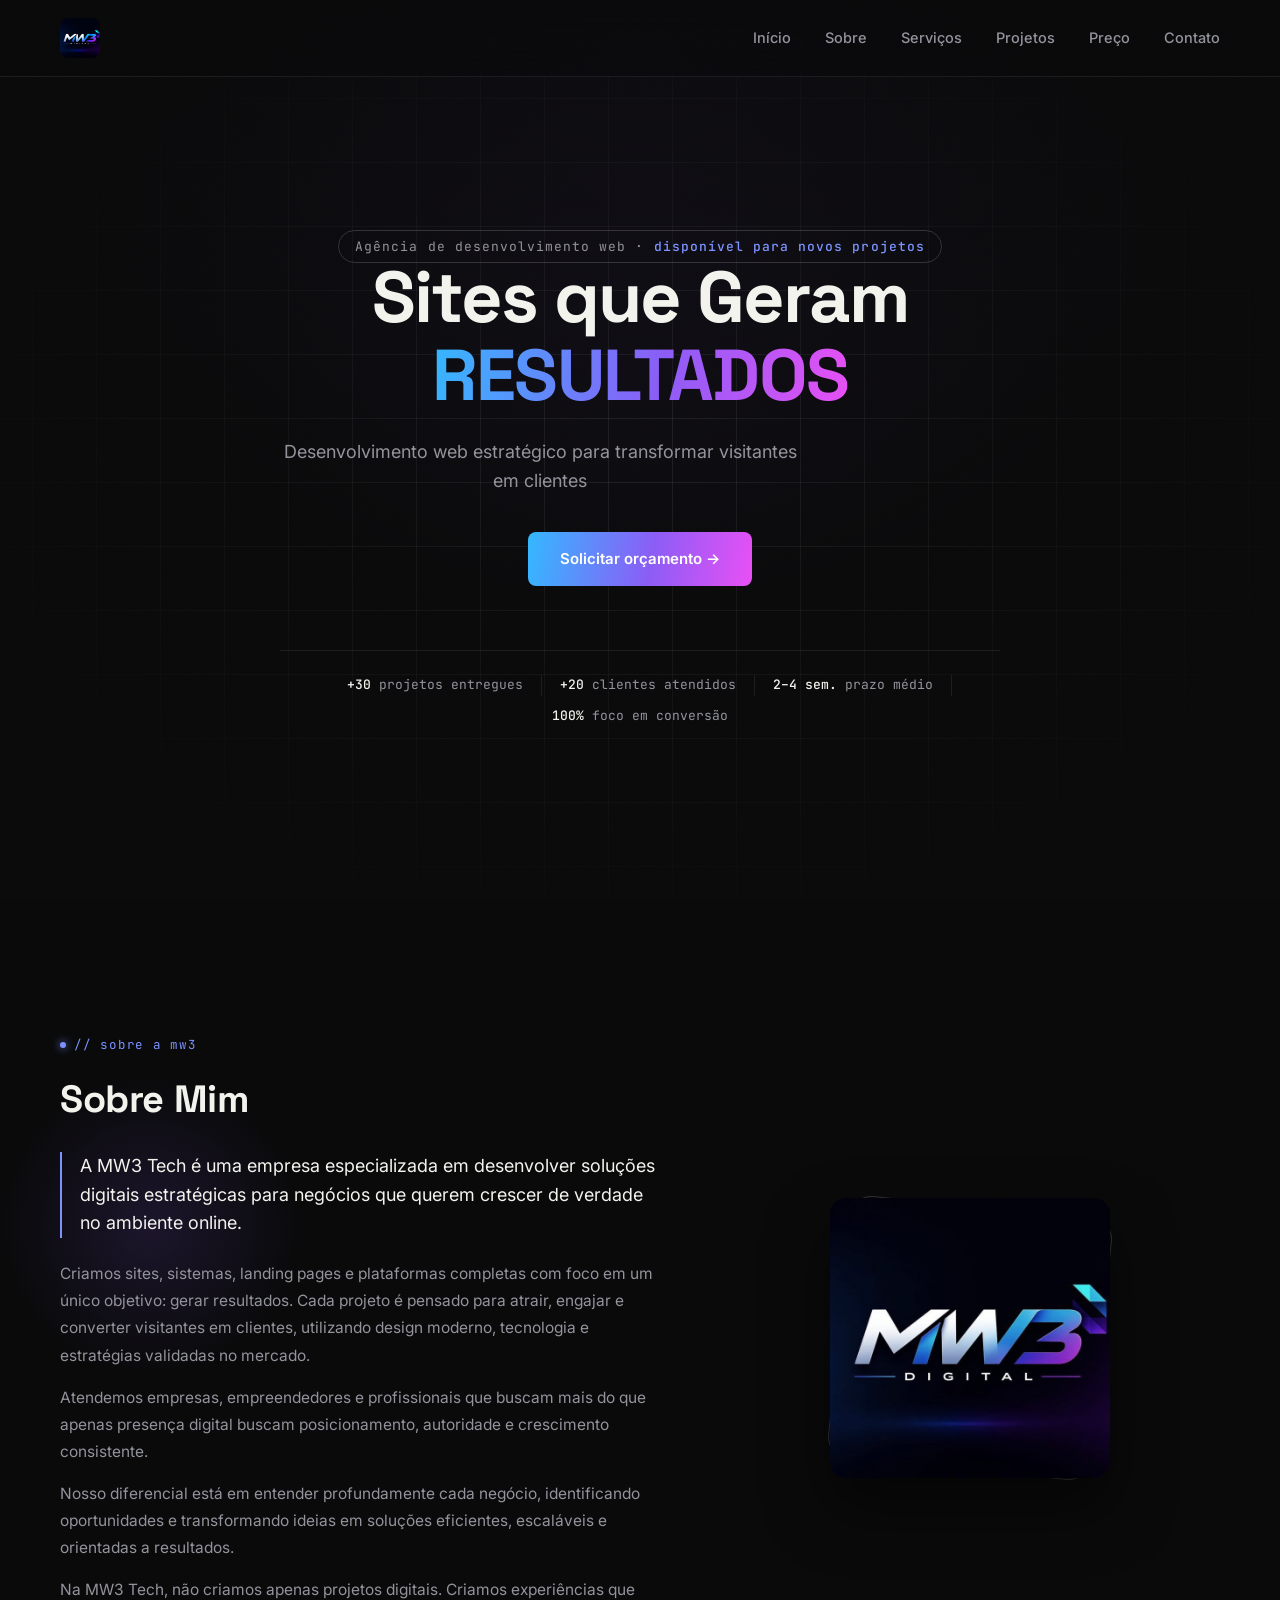
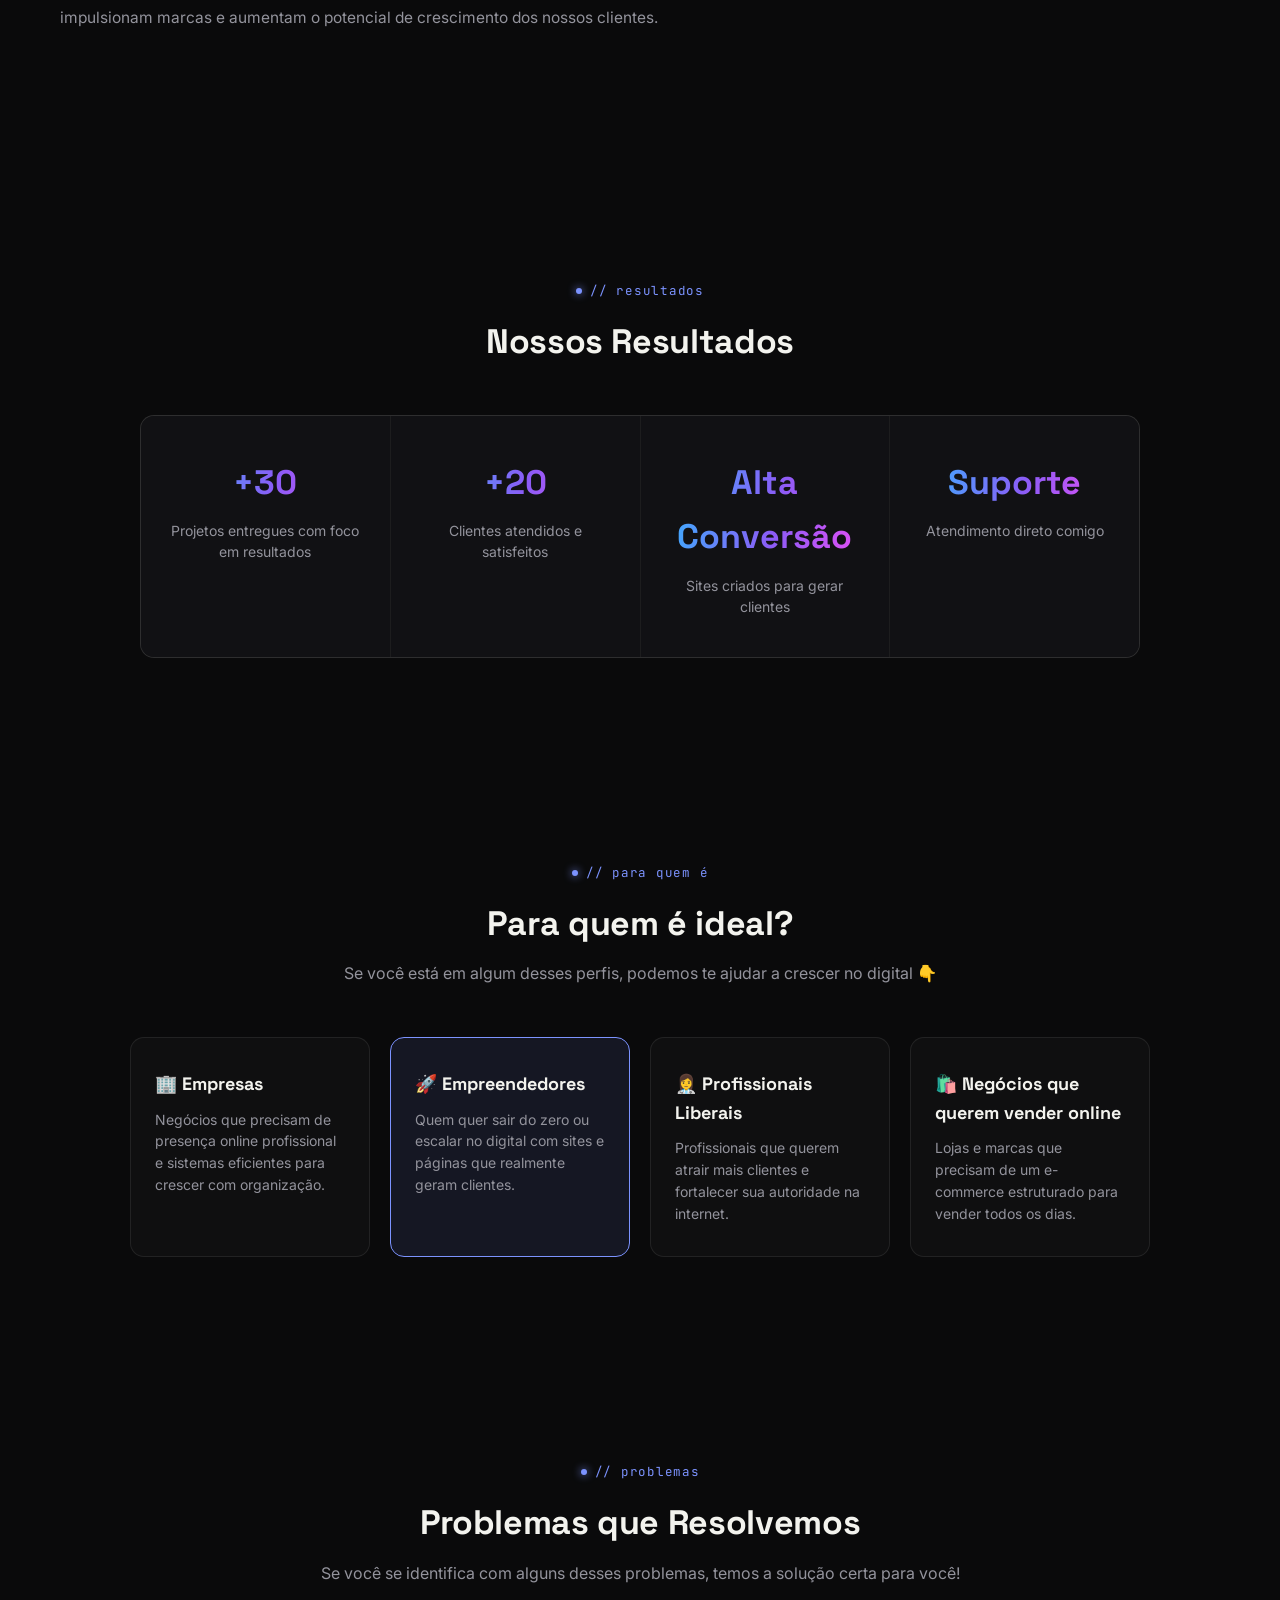
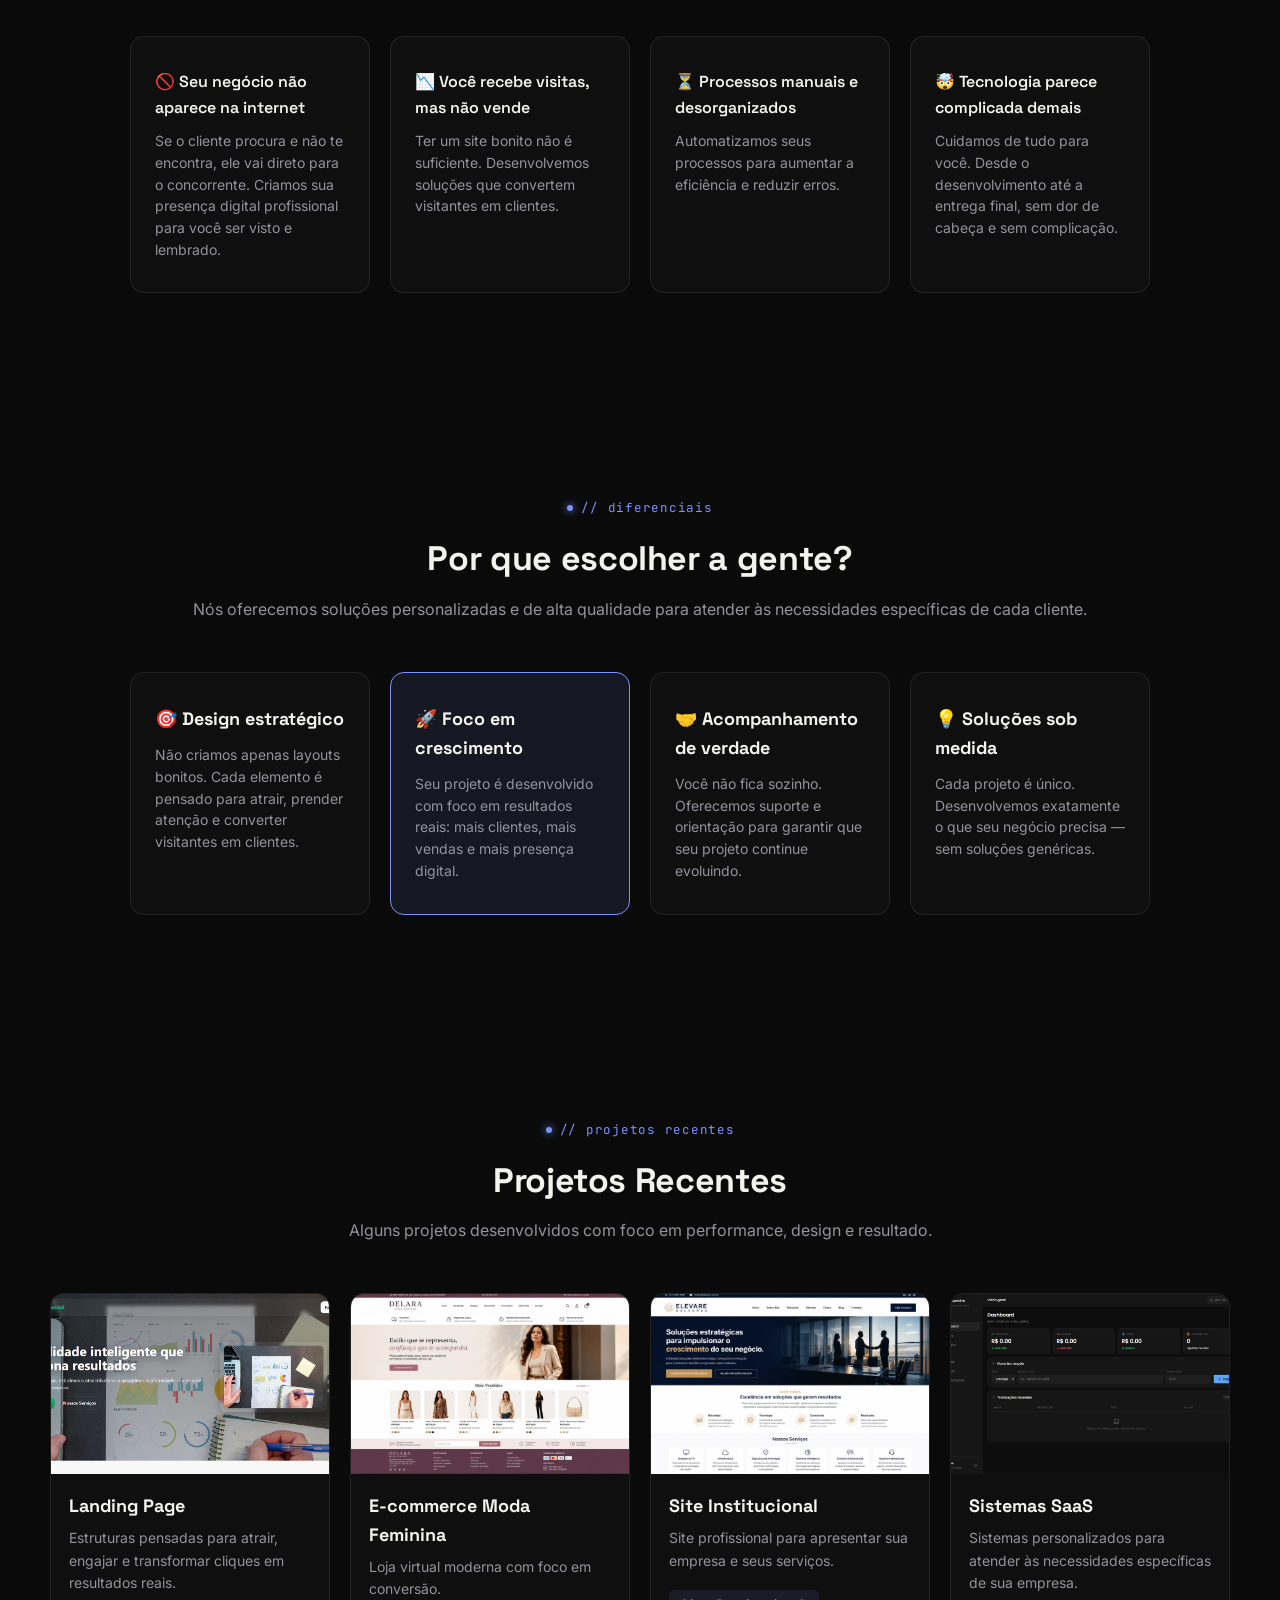
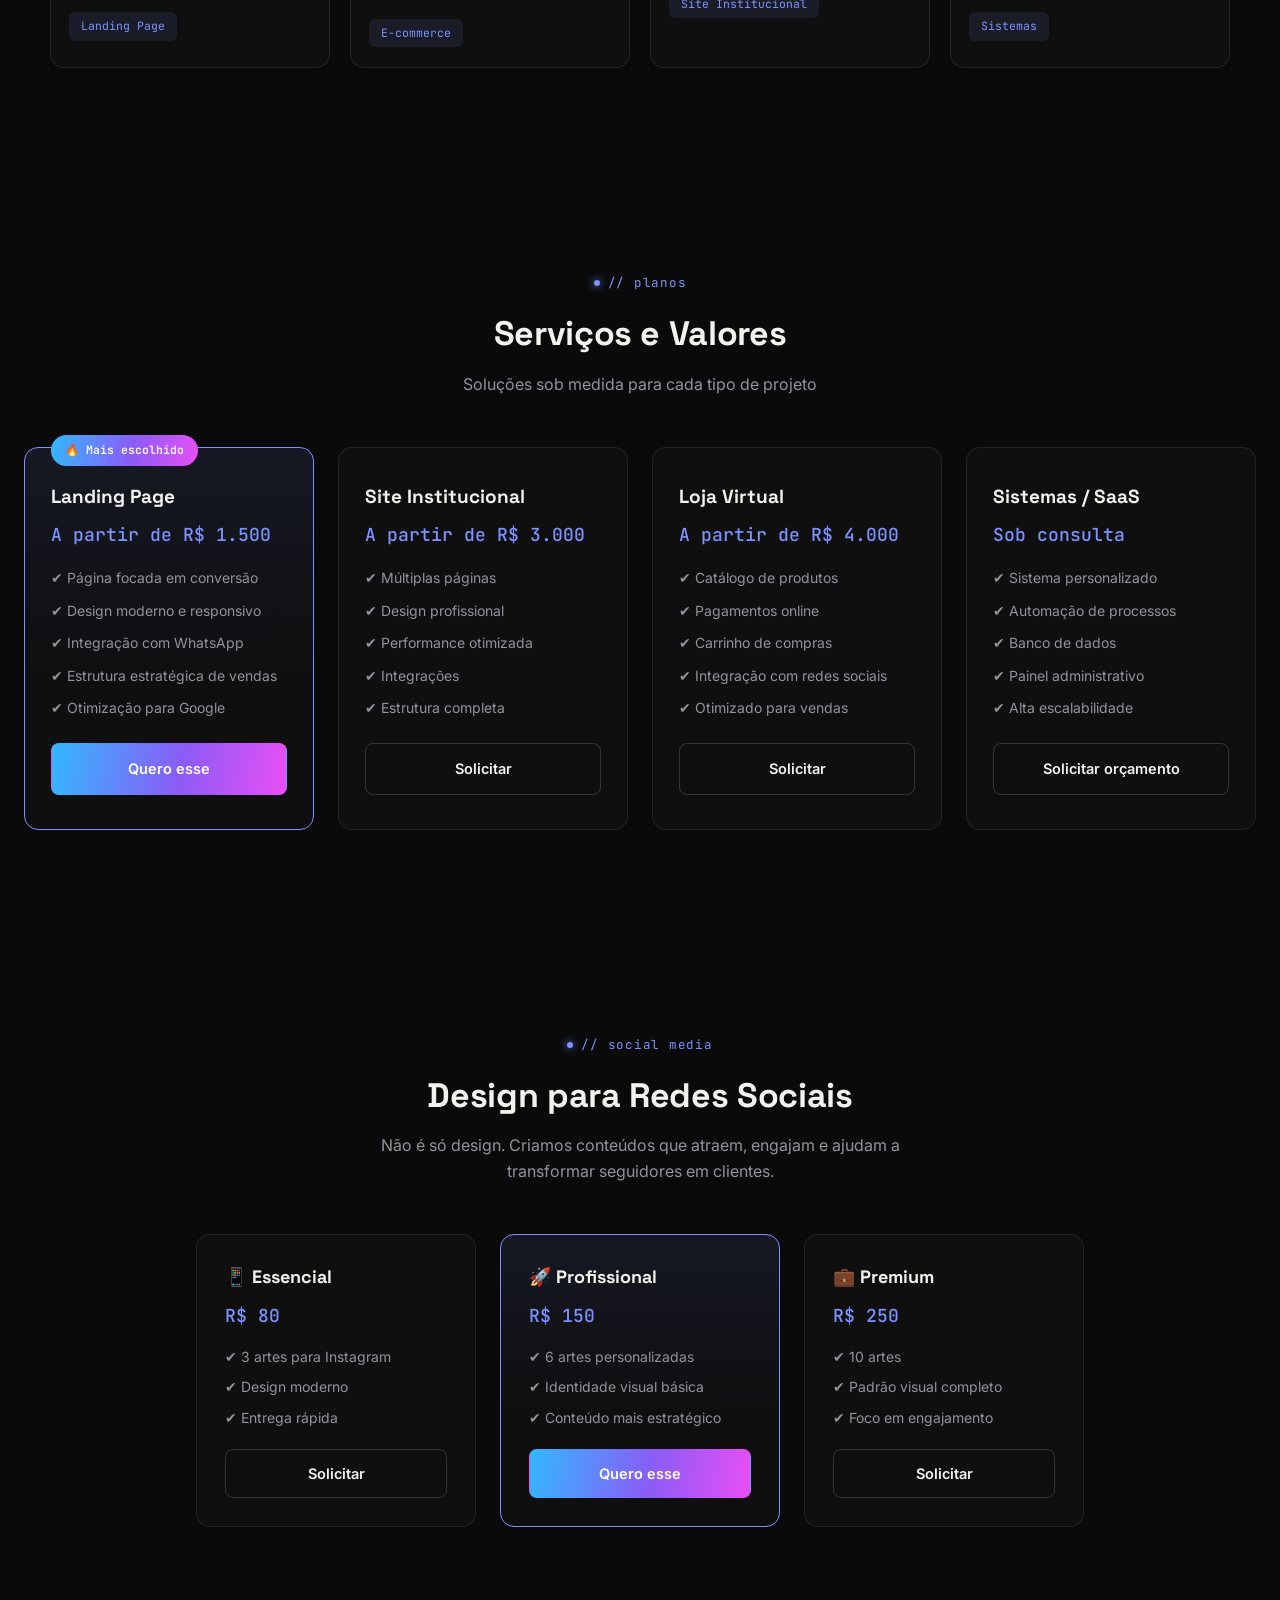
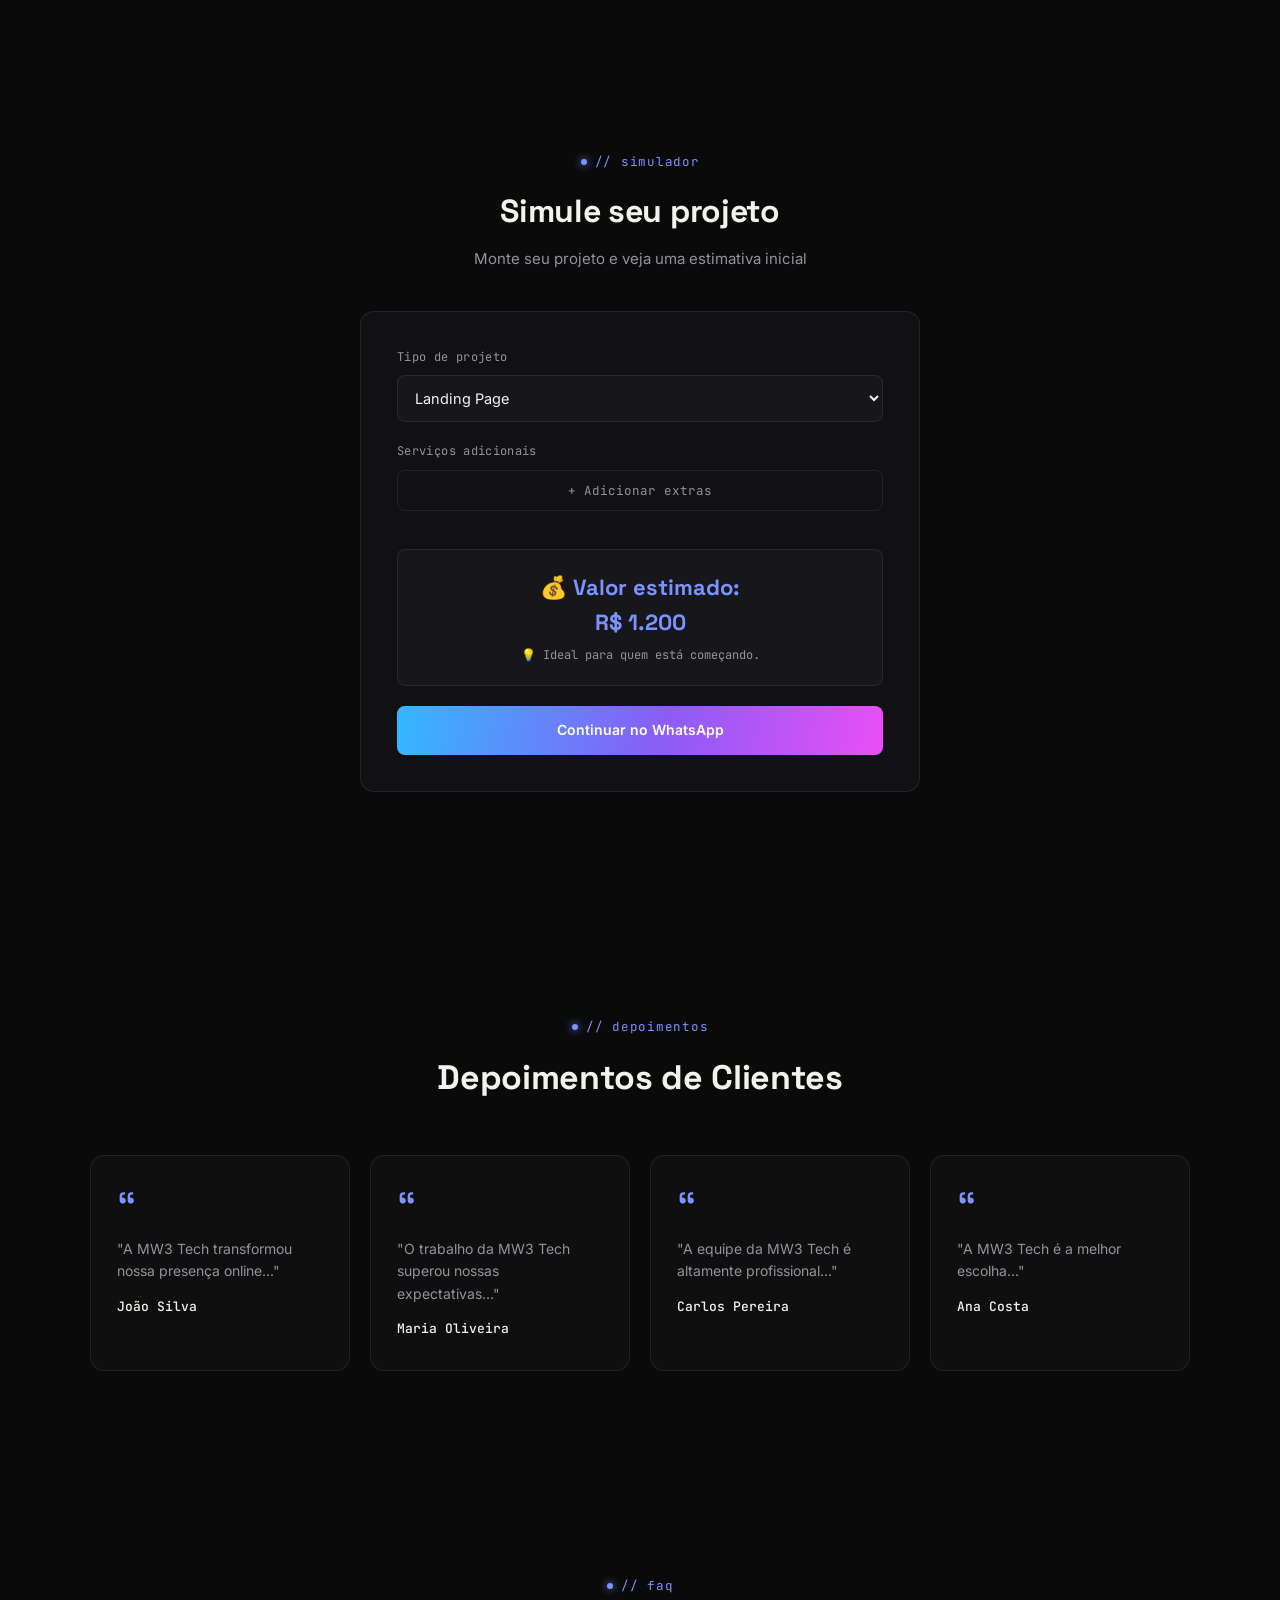
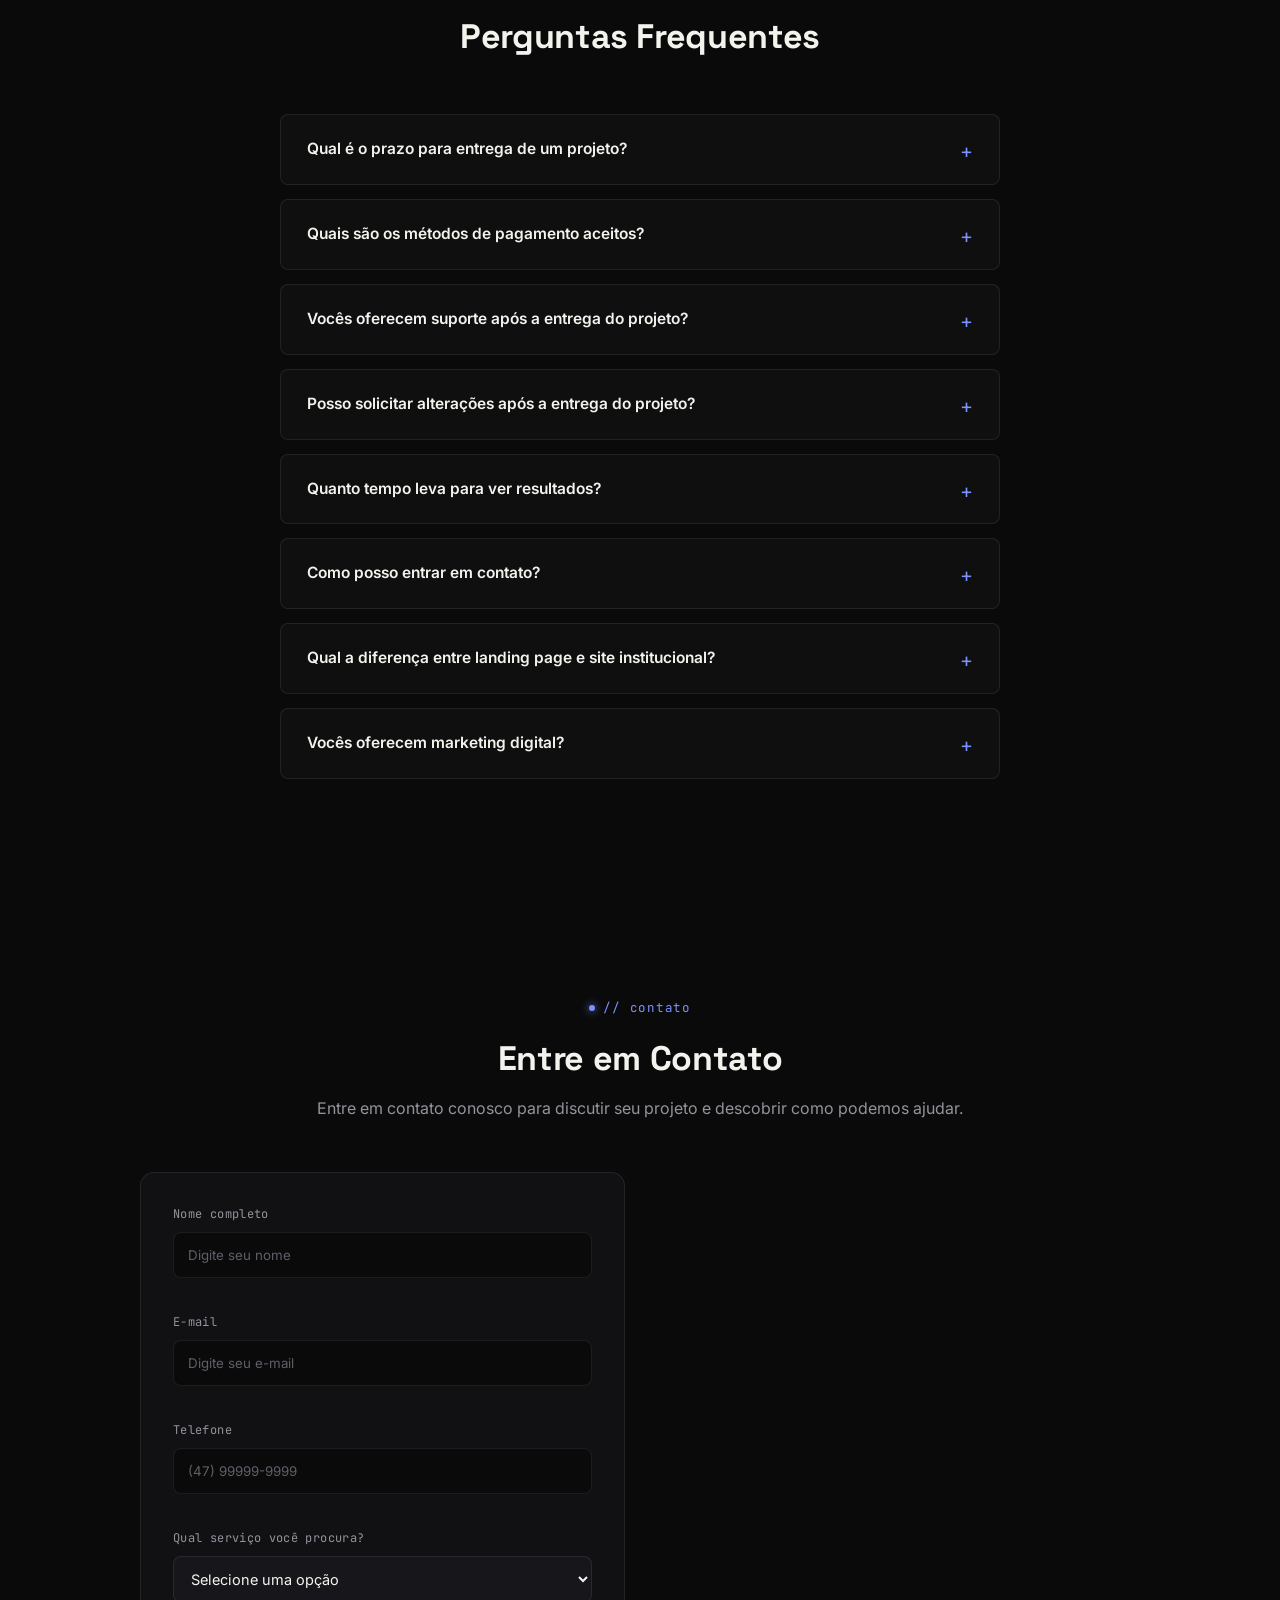
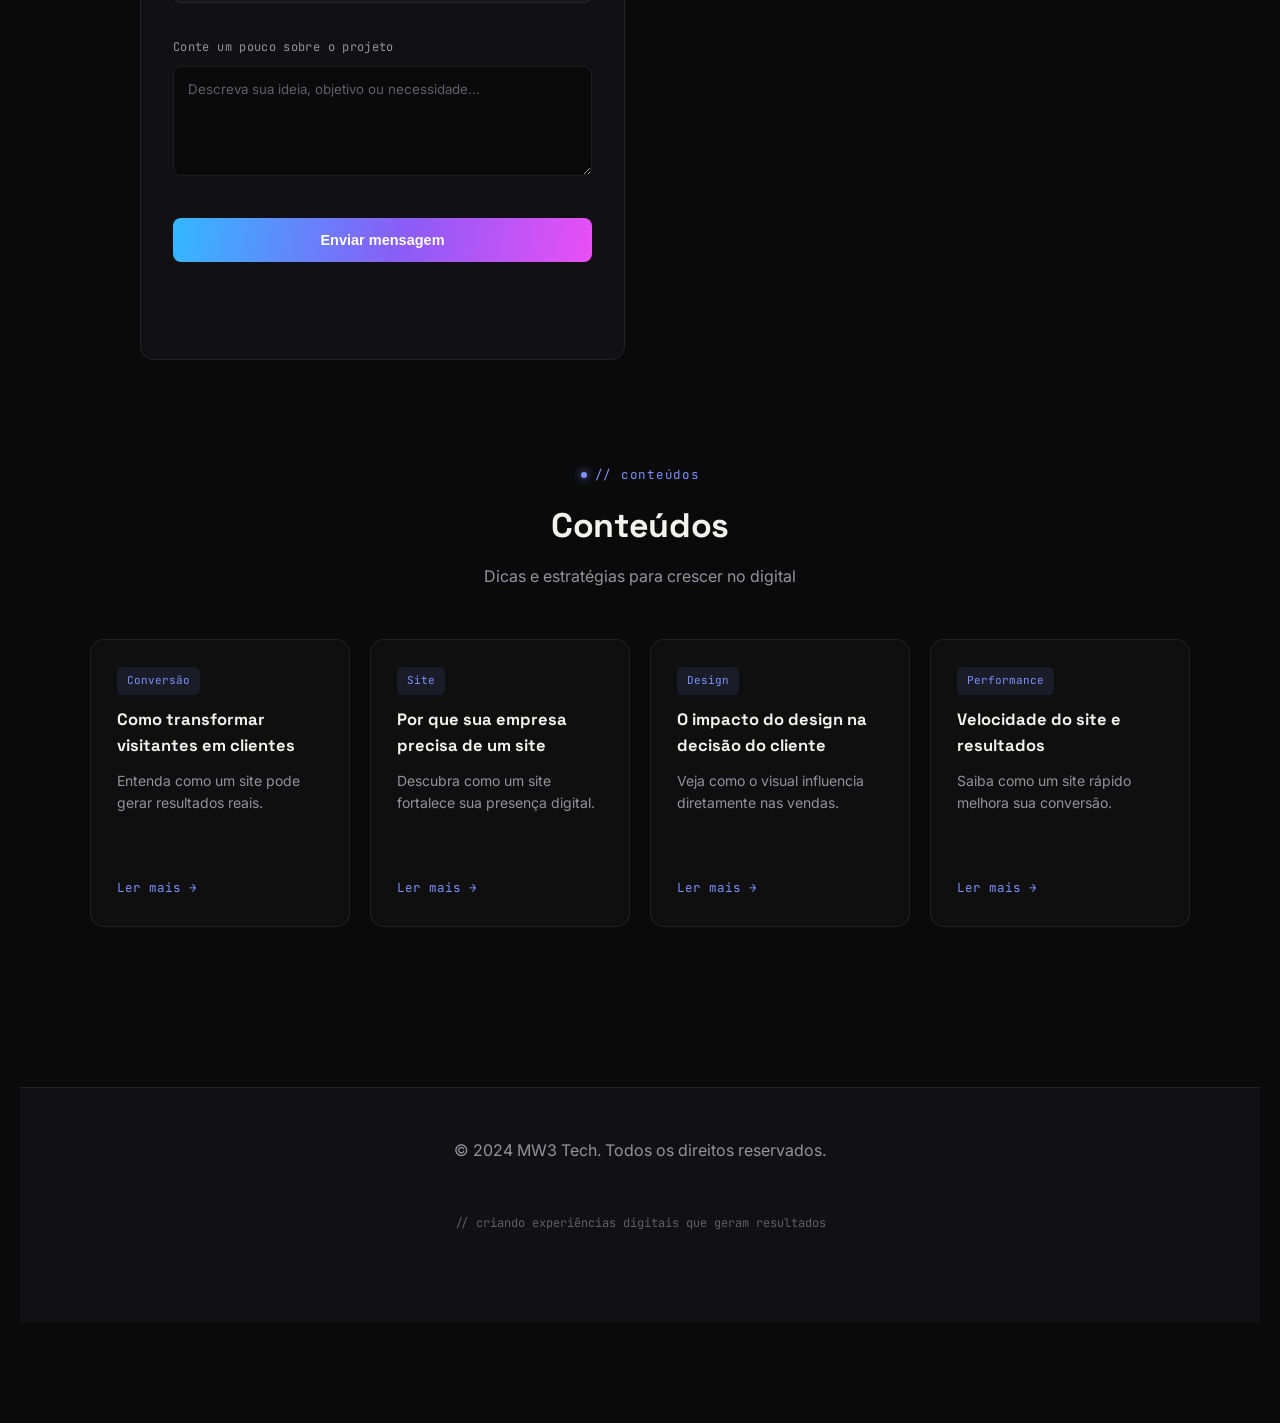
==== index.html @ eff92e8e "primeiro commit" ====
<!DOCTYPE html>
<html lang="pt-br">
<head>
    <meta charset="UTF-8">
    <meta name="viewport" content="width=device-width, initial-scale=1.0">
    <title>MW3 Digital</title>
    <link rel="preconnect" href="https://fonts.googleapis.com">
    <link href="https://fonts.googleapis.com/css2?family=Space+Grotesk:wght@500;600;700&family=Inter:wght@400;500;600;700&family=JetBrains+Mono:wght@400;500;600&display=swap" rel="stylesheet">
    <link rel="stylesheet" href="style.css">

</head>
<body>
    <header class="hero">

    <nav class="navbar">
        <div class="nav-brand">
            <img src="img/logo.jpg" alt="MW3 Digital" class="nav-logo">
        </div>

        <ul class="nav-menu">
            <li><a href="#inicio">Início</a></li>
            <li><a href="#sobre">Sobre</a></li>
            <li><a href="#servicos">Serviços</a></li>
            <li><a href="#projetos">Projetos</a></li>
            <li><a href="#preco">Preço</a></li>
            <li><a href="#contato">Contato</a></li>
        </ul>
    </nav>

    <div class="hero-content">

    

        <span class="hero-eyebrow">Agência de desenvolvimento web · <strong>disponível para novos projetos</strong></span>

        <h1 class="hero-title">
            Sites que Geram <br>
            <span>RESULTADOS</span>
        </h1>
        <p class="hero-subtitle">
            Desenvolvimento web estratégico para transformar visitantes em clientes
        </p>

        <a href="#contato" class="hero-btn">Solicitar orçamento →</a>

        <div class="hero-stats">
            <span><b>+30</b> projetos entregues</span>
            <span><b>+20</b> clientes atendidos</span>
            <span><b>2–4 sem.</b> prazo médio</span>
            <span><b>100%</b> foco em conversão</span>
        </div>
    </div>
</header>
    <section id="sobre" class="sobre">
        <div class="container">
            <span class="eyebrow">// sobre a mw3</span>
            <h2>Sobre Mim</h2>
            <p class="highlight">A MW3 Tech é uma empresa especializada em desenvolver soluções digitais estratégicas para negócios que querem crescer de verdade no ambiente online.</p>
            <p>Criamos sites, sistemas, landing pages e plataformas completas com foco em um único objetivo: gerar resultados. Cada projeto é pensado para atrair, engajar e converter visitantes em clientes, utilizando design moderno, tecnologia e estratégias validadas no mercado.</p>
            <p>Atendemos empresas, empreendedores e profissionais que buscam mais do que apenas presença digital buscam posicionamento, autoridade e crescimento consistente.</p>
            <p>Nosso diferencial está em entender profundamente cada negócio, identificando oportunidades e transformando ideias em soluções eficientes, escaláveis e orientadas a resultados.</p>
            <p>Na MW3 Tech, não criamos apenas projetos digitais. Criamos experiências que impulsionam marcas e aumentam o potencial de crescimento dos nossos clientes.</p>
        </div>
        <div class="sobre-image">
            <img src="img/logo.jpg" alt="Foto de perfil">
        </div>
    </section>

   <section id="resultados" class="resultados">
    <span class="eyebrow" style="justify-content:center; width:100%;">// resultados</span>
    <h2>Nossos Resultados</h2>

    <div class="resultados-container">
        <div class="box">
            <h3>+30</h3>
            <p>Projetos entregues com foco em resultados</p>
        </div>

        <div class="box">
            <h3>+20</h3>
            <p>Clientes atendidos e satisfeitos</p>
        </div>

        <div class="box">
            <h3>Alta Conversão</h3>
            <p>Sites criados para gerar clientes</p>
        </div>

        <div class="box">
            <h3>Suporte</h3>
            <p>Atendimento direto comigo</p>
        </div>
    </div>
</section>

   
 <section id="publico" class="publico">
    <span class="eyebrow" style="justify-content:center; width:100%;">// para quem é</span>
    <h2>Para quem é ideal?</h2>

    <p class="subtitulo">
        Se você está em algum desses perfis, podemos te ajudar a crescer no digital 👇
    </p>

    <div class="publico-container">

        <div class="box">
            <h3>🏢 Empresas</h3>
            <p>Negócios que precisam de presença online profissional e sistemas eficientes para crescer com organização.</p>
        </div>

        <div class="box destaque">
            <h3>🚀 Empreendedores</h3>
            <p>Quem quer sair do zero ou escalar no digital com sites e páginas que realmente geram clientes.</p>
        </div>

        <div class="box">
            <h3>👩‍⚕️ Profissionais Liberais</h3>
            <p>Profissionais que querem atrair mais clientes e fortalecer sua autoridade na internet.</p>
        </div>

        <div class="box">
            <h3>🛍️ Negócios que querem vender online</h3>
            <p>Lojas e marcas que precisam de um e-commerce estruturado para vender todos os dias.</p>
        </div>

    </div>
</section>

<section id="problemas" class="problemas">
    <span class="eyebrow" style="justify-content:center; width:100%;">// problemas</span>
    <h2>Problemas que Resolvemos</h2>

    <p class="substitulo">
        Se você se identifica com alguns desses problemas, temos a solução certa para você!
    </p>

    <div class="problemas-container">

        <div class="box">
            <h3>🚫 Seu negócio não aparece na internet</h3>
            <p>Se o cliente procura e não te encontra, ele vai direto para o concorrente. Criamos sua presença digital profissional para você ser visto e lembrado.</p>
        </div>

        <div class="box">
            <h3>📉 Você recebe visitas, mas não vende</h3>
            <p>Ter um site bonito não é suficiente. Desenvolvemos soluções que convertem visitantes em clientes.</p>
        </div>

        <div class="box">
            <h3>⏳ Processos manuais e desorganizados</h3>
            <p>Automatizamos seus processos para aumentar a eficiência e reduzir erros.</p>
        </div>

        <div class="box">
            <h3>🤯 Tecnologia parece complicada demais</h3>
            <p>Cuidamos de tudo para você. Desde o desenvolvimento até a entrega final, sem dor de cabeça e sem complicação.</p>
        </div>

    </div>
</section>

    <section id="diferenciais" class="diferenciais">
    <span class="eyebrow" style="justify-content:center; width:100%;">// diferenciais</span>
    <h2>Por que escolher a gente?</h2>

    <p class="substitulo">
        Nós oferecemos soluções personalizadas e de alta qualidade para atender às necessidades específicas de cada cliente.
    </p>

    <div class="diferenciais-container">

        <div class="box">
            <h3>🎯 Design estratégico</h3>
            <p>Não criamos apenas layouts bonitos. Cada elemento é pensado para atrair, prender atenção e converter visitantes em clientes.</p>
        </div>

        <div class="box destaque">
            <h3>🚀 Foco em crescimento</h3>
            <p>Seu projeto é desenvolvido com foco em resultados reais: mais clientes, mais vendas e mais presença digital.</p>
        </div>

        <div class="box">
            <h3>🤝 Acompanhamento de verdade</h3>
            <p>Você não fica sozinho. Oferecemos suporte e orientação para garantir que seu projeto continue evoluindo.</p>
        </div>

        <div class="box">
            <h3>💡 Soluções sob medida</h3>
            <p>Cada projeto é único. Desenvolvemos exatamente o que seu negócio precisa — sem soluções genéricas.</p>
        </div>

    </div>
</section>
 <section id="projetos" class="projetos">
    <span class="eyebrow" style="justify-content:center; width:100%;">// projetos recentes</span>
    <h2>Projetos Recentes</h2>
    <p class="subtitulo">
        Alguns projetos desenvolvidos com foco em performance, design e resultado.
    </p>

    <div class="projetos-container"> 

        <div class="card">
            <div class="img-box">
                <img src="img/landing page.png" class="img-real">
            </div>
            <h3>Landing Page</h3>
            <p>Estruturas pensadas para atrair, engajar e transformar cliques em resultados reais.</p>
            <span class="tag">Landing Page</span>
        </div>

            <div class="card">
            <div class="img-box">
                <img src="img/loja virtual.jpg" class="img-real">
            </div>
            <h3>E-commerce Moda Feminina</h3>
            <p>Loja virtual moderna com foco em conversão.</p>
            <span class="tag">E-commerce</span>
        </div>
        <div class="card">
            <div class="img-box">
                <img src="img/site institucional.jpg" class="img-real">
            </div>
            <h3>Site Institucional</h3>
            <p>Site profissional para apresentar sua empresa e seus serviços.</p>
            <span class="tag">Site Institucional</span>
        </div>
        <div class="card">
            <div class="img-box">
                <img src="img/saas.jpeg" class="img-real">
            </div>
            <h3>Sistemas SaaS</h3>
            <p>Sistemas personalizados para atender às necessidades específicas de sua empresa.</p>
            <span class="tag">Sistemas</span>
        </div>

    </div> 
</section>
     
   <section id="preco" class="preco">
    <span class="eyebrow" style="justify-content:center; width:100%;">// planos</span>
    <h2>Serviços e Valores</h2>
    <p class="subtitulo">
        Soluções sob medida para cada tipo de projeto
    </p>

    <div class="pricing-grid">

        <div class="pricing-card destaque">
            <span class="badge">🔥 Mais escolhido</span>
            <h3>Landing Page</h3>
            <p class="price">A partir de R$ 1.500</p>

               <ul>
                <li>✔ Página focada em conversão</li>
                <li>✔ Design moderno e responsivo</li>
                <li>✔ Integração com WhatsApp</li>
                <li>✔ Estrutura estratégica de vendas</li>
                <li>✔ Otimização para Google</li>
                </ul>

            <a href="#" class="btn-plan">Quero esse</a>
        </div>

        <div class="pricing-card">
            <h3>Site Institucional</h3>
            <p class="price">A partir de R$ 3.000</p>

            <ul>
                <li>✔ Múltiplas páginas</li>
                <li>✔ Design profissional</li>
                <li>✔ Performance otimizada</li>
                <li>✔ Integrações</li>
                <li>✔ Estrutura completa</li>
            </ul>

            <a href="#" class="btn-plan">Solicitar</a>
        </div>

        <div class="pricing-card">
            <h3>Loja Virtual</h3>
            <p class="price">A partir de R$ 4.000</p>

            <ul>
                <li>✔ Catálogo de produtos</li>
                <li>✔ Pagamentos online</li>
                <li>✔ Carrinho de compras</li>
                <li>✔ Integração com redes sociais</li>
                <li>✔ Otimizado para vendas</li>
            </ul>

            <a href="#" class="btn-plan">Solicitar</a>
        </div>

        <div class="pricing-card">
            <h3>Sistemas / SaaS</h3>
            <p class="price">Sob consulta</p>

            <ul>
                <li>✔ Sistema personalizado</li>
                <li>✔ Automação de processos</li>
                <li>✔ Banco de dados</li>
                <li>✔ Painel administrativo</li>
                <li>✔ Alta escalabilidade</li>
            </ul>

            <a href="#" class="btn-plan">Solicitar orçamento</a>
        </div>

    </div>
</section>

<section class="social">
    <span class="eyebrow" style="justify-content:center; width:100%;">// social media</span>
    <h2>Design para Redes Sociais</h2>
    <p class="subtitulo">
        Não é só design. Criamos conteúdos que atraem, engajam e ajudam a transformar seguidores em clientes.
    </p>

    <div class="social-container">

        <div class="card">
            <h3>📱 Essencial</h3>
            <p class="price">R$ 80</p>

            <ul>
                <li>✔ 3 artes para Instagram</li>
                <li>✔ Design moderno</li>
                <li>✔ Entrega rápida</li>
            </ul>

            <a href="#" class="btn">Solicitar</a>
        </div>

        <div class="card destaque">
            <h3>🚀 Profissional</h3>
            <p class="price">R$ 150</p>

            <ul>
                <li>✔ 6 artes personalizadas</li>
                <li>✔ Identidade visual básica</li>
                <li>✔ Conteúdo mais estratégico</li>
            </ul>

            <a href="#" class="btn">Quero esse</a>
        </div>

        <div class="card">
            <h3>💼 Premium</h3>
            <p class="price">R$ 250</p>

            <ul>
                <li>✔ 10 artes</li>
                <li>✔ Padrão visual completo</li>
                <li>✔ Foco em engajamento</li>
            </ul>

            <a href="#" class="btn">Solicitar</a>
        </div>

    </div>
</section>
 <section class="calculadora">
    <div class="calc-container">

        <span class="eyebrow">// simulador</span>
        <h2>Simule seu projeto</h2>
        <p class="calc-desc">
            Monte seu projeto e veja uma estimativa inicial
        </p>

        <div class="calc-box">

            <div class="form-group">
                <label>Tipo de projeto</label>
                <select id="tipo">
                    <option value="1200">Landing Page</option>
                    <option value="2500">Site Institucional</option>
                    <option value="3500">Loja Virtual</option>
                    <option value="4000">Sistema Web / SaaS</option>
                    <option value="4500">Aplicação Web</option>
                </select>
            </div>

            <div class="form-group">
                <label>Serviços adicionais</label>

                <button type="button" id="toggleExtras" class="btn-toggle">
                    + Adicionar extras
                </button>

                <div class="extras" id="extras">

                    <p class="extra-title">🔹 Funcionalidades</p>

                    <label class="extra-item">
                        <input type="checkbox" value="1200" data-nome="Painel administrativo">
                        <span>Painel administrativo</span>
                    </label>

                    <p class="extra-title">🔹 Serviços extras</p>

                    <label class="extra-item">
                        <input type="checkbox" value="120" data-nome="Sessão estratégica">
                        <span>Sessão estratégica</span>
                    </label>

                    <label class="extra-item">
                        <input type="checkbox" value="150" data-nome="Pacote Instagram">
                        <span>Pacote Instagram</span>
                    </label>

                    <p class="extra-title">🔹 Serviços recorrentes</p>

                    <label class="extra-item">
                        <input type="checkbox" value="30" data-nome="Hospedagem mensal">
                        <span>Hospedagem mensal</span>
                    </label>

                    <label class="extra-item">
                        <input type="checkbox" value="150" data-nome="Manutenção mensal">
                        <span>Manutenção mensal</span>
                    </label>

                    <label class="extra-item">
                        <input type="checkbox" value="40" data-nome="Domínio">
                        <span>Domínio</span>
                    </label>

                </div>
            </div>

            <div class="resultado-box">
                <p id="resultado">Seu orçamento aparecerá aqui</p>
                <span id="sugestao" class="sugestao"></span>
            </div>

            <a id="btn-whats" target="_blank" class="btn-whats" style="display:none;">
                Continuar no WhatsApp
            </a>

        </div>
    </div>
</section>
  <section id="depoimentos" class="depoimentos">
    <span class="eyebrow" style="justify-content:center; width:100%;">// depoimentos</span>
    <h2>Depoimentos de Clientes</h2>

    <div class="depoimentos-container">

        <div class="box">
            <p>"A MW3 Tech transformou nossa presença online..."</p>
            <h3>João Silva</h3>
        </div>

        <div class="box">
            <p>"O trabalho da MW3 Tech superou nossas expectativas..."</p>
            <h3>Maria Oliveira</h3>
        </div>

        <div class="box">
            <p>"A equipe da MW3 Tech é altamente profissional..."</p>
            <h3>Carlos Pereira</h3>
        </div>

        <div class="box">
            <p>"A MW3 Tech é a melhor escolha..."</p>
            <h3>Ana Costa</h3>
        </div>

    </div>
</section>
  
 <section class="faq">
    <span class="eyebrow">// faq</span>
    <h2>Perguntas Frequentes</h2>

    <div class="box">
        <h3>Qual é o prazo para entrega de um projeto?</h3>
        <p>O prazo de entrega varia conforme a complexidade do projeto. Geralmente, leva de 2 a 4 semanas para um site institucional.</p>
    </div>

    <div class="box">
        <h3>Quais são os métodos de pagamento aceitos?</h3>
        <p>Aceitamos pagamentos via cartão de crédito, débito, PIX e transferência bancária.</p>
    </div>

    <div class="box">
        <h3>Vocês oferecem suporte após a entrega do projeto?</h3>
        <p>Sim, oferecemos suporte contínuo para garantir estabilidade, manutenção e atualizações do projeto.</p>
    </div>

    <div class="box">
        <h3>Posso solicitar alterações após a entrega do projeto?</h3>
        <p>Sim, realizamos ajustes para garantir que o projeto fique exatamente como você precisa.</p>
    </div>

    <div class="box">
        <h3>Quanto tempo leva para ver resultados?</h3>
        <p>Depende do projeto e estratégia aplicada, mas melhorias podem ser percebidas nas primeiras semanas.</p>
    </div>

    <div class="box">
        <h3>Como posso entrar em contato?</h3>
        <p>Você pode entrar em contato pelo formulário do site, e-mail ou WhatsApp.</p>
    </div>

    <div class="box">
        <h3>Qual a diferença entre landing page e site institucional?</h3>
        <p>Landing page é focada em conversão. Site institucional apresenta sua empresa e serviços.</p>
    </div>

    <div class="box">
        <h3>Vocês oferecem marketing digital?</h3>
        <p>Sim, trabalhamos com SEO, redes sociais e estratégias de crescimento digital.</p>
    </div>

</section>

     <section id="contato" class="contato">
    <span class="eyebrow">// contato</span>
    <h2>Entre em Contato</h2>
    <p>Entre em contato conosco para discutir seu projeto e descobrir como podemos ajudar.</p>
 
    <div class="contato-container">

    <form id="form-contato" action="https://formspree.io/f/mpqvpvvk" method="POST">

        <div class="form-group">
            <label for="nome">Nome completo</label>
            <input type="text" id="nome" name="nome" placeholder="Digite seu nome" required>
        </div>

        <div class="form-group">
            <label for="email">E-mail</label>
            <input type="email" id="email" name="email" placeholder="Digite seu e-mail" required>
        </div>

        <div class="form-group">
            <label for="telefone">Telefone</label>
            <input type="tel" id="telefone" name="telefone" placeholder="(47) 99999-9999" required>
        </div>

        <div class="form-group">
            <label for="servico">Qual serviço você procura?</label>
            <select id="servico" name="servico" required>
                <option value="" disabled selected>Selecione uma opção</option>
                <option value="Landing Page">Landing Page</option>
                <option value="Site Institucional">Site Institucional</option>
                <option value="Loja Virtual">Loja Virtual</option>
                <option value="Sistema Web">Sistema Web</option>
                <option value="Biolink">Biolink</option>
                <option value="Cardápio Digital">Cardápio Digital</option>
                <option value="Outro serviço">Outro serviço</option>
            </select>
        </div>

        <div class="form-group">
            <label for="mensagem">Conte um pouco sobre o projeto</label>
            <textarea id="mensagem" name="mensagem" rows="5" placeholder="Descreva sua ideia, objetivo ou necessidade..." required></textarea>
        </div>

        <button type="submit">Enviar mensagem</button>

        <p id="form-status"></p>

    </form>
</div>
  
  <section class="blog">
    <span class="eyebrow" style="justify-content:center; width:100%;">// conteúdos</span>
    <h2>Conteúdos</h2>
    
    <p class="subtitulo">
        Dicas e estratégias para crescer no digital
    </p>

        <div class="blog-container">
 
        <div class="card">
            <span class="tag">Conversão</span>
            <h3>Como transformar visitantes em clientes</h3>
            <p>Entenda como um site pode gerar resultados reais.</p>
            <a href="https://www.google.com/search?q=como+transformar+visitantes+em+clientes+no+site&hl=pt-BR" target="_blank" rel="noopener">Ler mais →</a>
        </div>
 
        <div class="card">
            <span class="tag">Site</span>
            <h3>Por que sua empresa precisa de um site</h3>
            <p>Descubra como um site fortalece sua presença digital.</p>
            <a href="https://www.google.com/search?q=por+que+minha+empresa+precisa+de+um+site&hl=pt-BR" target="_blank" rel="noopener">Ler mais →</a>
        </div>
 
        <div class="card">
            <span class="tag">Design</span>
            <h3>O impacto do design na decisão do cliente</h3>
            <p>Veja como o visual influencia diretamente nas vendas.</p>
            <a href="https://www.google.com/search?q=impacto+do+design+na+decisao+de+compra+do+cliente&hl=pt-BR" target="_blank" rel="noopener">Ler mais →</a>
        </div>
 
        <div class="card">
            <span class="tag">Performance</span>
            <h3>Velocidade do site e resultados</h3>
            <p>Saiba como um site rápido melhora sua conversão.</p>
            <a href="https://www.google.com/search?q=velocidade+do+site+e+taxa+de+conversao&hl=pt-BR" target="_blank" rel="noopener">Ler mais →</a>
        </div>
 
    </div>
</section>

   <footer>
    <p>&copy; 2024 MW3 Tech. Todos os direitos reservados.</p>
    <p class="footer-sub">// criando experiências digitais que geram resultados</p>
</footer>
    <script src="script.js"></script>
</body>
</html>
---- style.css ----
*{
  margin: 0;
  padding: 0;
  box-sizing: border-box;
}

:root{
  /* base */
  --bg: #0a0a0b;
  --bg-soft: #111114;
  --bg-elev: #17171b;

  /* texto */
  --ink: #f3f3ee;
  --muted: #93939c;
  --muted-dim: #5f5f68;

  /* acento — assinatura da marca, extraída da logo (chrome + blue/violet/magenta) */
  --accent: #7c93ff;
  --accent-dim: #5a6fe0;
  --accent-ink: #ffffff;
  --accent-soft: rgba(124, 147, 255, 0.1);
  --accent-soft-strong: rgba(124, 147, 255, 0.18);
  --accent-gradient: linear-gradient(100deg, #33b8ff 0%, #8b5cf6 55%, #e94ff5 100%);
  --accent-gradient-soft: linear-gradient(100deg, rgba(51,184,255,0.12), rgba(139,92,246,0.12) 55%, rgba(233,79,245,0.12) 100%);

  /* acento secundário — usado com moderação */
  --violet: #8b5cf6;
  --violet-soft: rgba(139, 92, 246, 0.14);

  /* linhas / superfícies */
  --line: rgba(255, 255, 255, 0.08);
  --line-strong: rgba(255, 255, 255, 0.16);
  --card: rgba(255, 255, 255, 0.025);
  --card-hover: rgba(255, 255, 255, 0.05);

  /* tipografia */
  --font-display: 'Space Grotesk', 'Inter', sans-serif;
  --font-body: 'Inter', sans-serif;
  --font-mono: 'JetBrains Mono', 'SFMono-Regular', monospace;

  --radius: 14px;
  --radius-sm: 8px;
}

html{
  scroll-behavior: smooth;
}

body{
  font-family: var(--font-body);
  background: var(--bg);
  color: var(--ink);
  line-height: 1.6;
  overflow-x: hidden;
}

::selection{
  background: var(--accent);
  color: var(--accent-ink);
}

::-webkit-scrollbar{ width: 10px; }
::-webkit-scrollbar-track{ background: var(--bg); }
::-webkit-scrollbar-thumb{
  background: var(--bg-elev);
  border-radius: 10px;
  border: 2px solid var(--bg);
}

a{ color: inherit; }

:focus-visible{
  outline: 2px solid var(--accent);
  outline-offset: 3px;
}

img{ max-width: 100%; display: block; }


body::before{
  content: "";
  position: fixed;
  inset: 0;
  z-index: 2;
  pointer-events: none;
  opacity: 0.035;
  mix-blend-mode: overlay;
  background-image: url("data:image/svg+xml,%3Csvg xmlns='http://www.w3.org/2000/svg' width='120' height='120'%3E%3Cfilter id='n'%3E%3CfeTurbulence type='fractalNoise' baseFrequency='0.9' numOctaves='2' stitchTiles='stitch'/%3E%3C/filter%3E%3Crect width='100%25' height='100%25' filter='url(%23n)'/%3E%3C/svg%3E");
}



section h2,
.projetos h2, .preco h2, .social h2, .depoimentos h2,
.faq h2, .blog h2, .contato h2, .resultados h2,
.publico h2, .problemas h2, .diferenciais h2{
  font-family: var(--font-display);
  font-weight: 700;
  letter-spacing: -0.01em;
}

.eyebrow{
  display: inline-flex;
  align-items: center;
  gap: 8px;
  font-family: var(--font-mono);
  font-size: 12.5px;
  letter-spacing: 0.06em;
  color: var(--accent);
  margin-bottom: 14px;
}

.eyebrow::before{
  content: "";
  width: 6px;
  height: 6px;
  border-radius: 50%;
  background: var(--accent);
  box-shadow: 0 0 8px var(--accent);
}



.navbar{
  position: fixed;
  top: 0;
  width: 100%;
  z-index: 1000;

  display: flex;
  justify-content: space-between;
  align-items: center;
  padding: 18px 60px;

  background: rgba(10, 10, 11, 0.75);
  backdrop-filter: blur(16px) saturate(140%);
  border-bottom: 1px solid var(--line);
}

.nav-brand{
  display: flex;
  align-items: center;
  gap: 4px;
  font-family: var(--font-mono);
}

.nav-logo{
  height: 40px;
  width: auto;
  border-radius: 8px;
}

.hero-logo{
  height: 96px;
  width: auto;
  margin-bottom: 32px;
  border-radius: 20px;
  animation: fadeUp 0.8s ease forwards;
  opacity: 0;
}

.logo-text{
  font-size: 20px;
  font-weight: 700;
  letter-spacing: 0.02em;
  color: var(--ink);
}
.logo-dot{
  color: var(--accent);
  font-size: 20px;
}

.nav-menu{
  display: flex;
  gap: 34px;
  list-style: none;
}
.nav-menu a{
  font-family: var(--font-body);
  font-size: 14.5px;
  font-weight: 500;
  color: var(--muted);
  text-decoration: none;
  position: relative;
  transition: color 0.25s ease;
}
.nav-menu a::after{
  content: '';
  position: absolute;
  width: 0%;
  height: 1px;
  background: var(--accent);
  left: 0;
  bottom: -6px;
  transition: width 0.25s ease;
}

.nav-menu a:hover{
  color: var(--ink);
}

.nav-menu a:hover::after{
  width: 100%;
}

.hero{
  min-height: 100vh;
  display: flex;
  flex-direction: column;
  align-items: center;
  justify-content: center;
  text-align: center;
  padding: 140px 20px 80px;

  background:
    radial-gradient(circle at 50% 0%, rgba(139,92,246,0.1), transparent 55%),
    linear-gradient(var(--line) 1px, transparent 1px),
    linear-gradient(90deg, var(--line) 1px, transparent 1px),
    var(--bg);
  background-size: auto, 64px 64px, 64px 64px, auto;
  background-position: center;
  position: relative;
  overflow: hidden;
  isolation: isolate;
}

.hero::before{
  content: "";
  position: absolute;
  inset: 0;
  background: radial-gradient(ellipse at center, transparent 0%, var(--bg) 78%);
  z-index: -1;
}

.hero-eyebrow{
  font-family: var(--font-mono);
  font-size: 13px;
  letter-spacing: 0.08em;
  color: var(--muted);
  border: 1px solid var(--line-strong);
  padding: 7px 16px;
  border-radius: 100px;
  margin-bottom: 28px;
  animation: fadeUp 0.8s ease forwards;
  opacity: 0;
}

.hero-eyebrow strong{
  color: var(--accent);
  font-weight: 500;
}

.hero-title{
  font-family: var(--font-display);
  font-size: 72px;
  font-weight: 700;
  color: var(--ink);
  line-height: 1.08;
  letter-spacing: -0.025em;
  max-width: 900px;

  animation: fadeUp 0.9s 0.1s ease forwards;
  opacity: 0;
}

.hero-title span{
  background: var(--accent-gradient);
  -webkit-background-clip: text;
  background-clip: text;
  -webkit-text-fill-color: transparent;
  font-style: normal;
}

.hero-subtitle{
  margin-top: 24px;
  font-size: 18px;
  color: var(--muted);
  max-width: 520px;

  animation: fadeUp 0.9s 0.22s ease forwards;
  opacity: 0;
}

.hero-btn{
  margin-top: 36px;
  padding: 15px 32px;
  background: var(--accent-gradient);
  border-radius: var(--radius-sm);
  color: var(--accent-ink);
  font-family: var(--font-body);
  font-weight: 600;
  font-size: 15px;
  text-decoration: none;
  display: inline-block;
  transition: transform 0.25s ease, box-shadow 0.25s ease;

  animation: fadeUp 0.9s 0.32s ease forwards;
  opacity: 0;
}

.hero-btn:hover{
  transform: translateY(-3px);
  box-shadow: 0 12px 30px rgba(139,92,246,0.35);
}

@keyframes fadeUp{
  from{ opacity: 0; transform: translateY(18px); }
  to{ opacity: 1; transform: translateY(0); }
}


.hero-stats{
  margin-top: 64px;
  display: flex;
  flex-wrap: wrap;
  align-items: center;
  justify-content: center;
  gap: 10px 0;
  font-family: var(--font-mono);
  font-size: 13px;
  color: var(--muted);
  border-top: 1px solid var(--line);
  padding-top: 24px;
  max-width: 720px;

  animation: fadeUp 0.9s 0.42s ease forwards;
  opacity: 0;
}

.hero-stats span{
  padding: 0 18px;
}

.hero-stats span b{
  color: var(--ink);
  font-weight: 500;
}

.hero-stats span:not(:last-child){
  border-right: 1px solid var(--line);
}


@media(max-width: 768px) {
  .hero-title {
    font-size: 40px;
  }

  .navbar {
    padding: 15px 20px;
  }

  .nav-menu {
    gap: 15px;
    font-size: 13px;
  }

  .hero-stats span{
    padding: 0 12px;
  }
}


.sobre {
  display: grid;
  grid-template-columns: 1.2fr 1fr;
  gap: 60px;
  align-items: center;
  padding: 130px 60px;
  position: relative;
}

.sobre .container {
  max-width: 600px;
}

.sobre h2 {
  font-size: 38px;
  margin-bottom: 22px;
  color: var(--ink);
}

.sobre .highlight {
  font-family: var(--font-body);
  font-size: 18px;
  color: var(--ink);
  margin-bottom: 22px;
  line-height: 1.6;

  padding-left: 18px;
  border-left: 2px solid var(--accent);
}

.sobre p {
  color: var(--muted);
  margin-bottom: 15px;
  line-height: 1.75;
  font-size: 15.5px;
}

.sobre-image {
  display: flex;
  justify-content: center;
  align-items: center;
  position: relative;
}

.sobre-image::before{
  content: "";
  position: absolute;
  width: 260px;
  height: 260px;
  border: 1px solid var(--line-strong);
  border-radius: 20px;
  transform: rotate(6deg);
  z-index: 0;
}

.sobre-image img {
  width: 280px;
  border-radius: 16px;
  position: relative;
  z-index: 1;

  filter: grayscale(30%);
  box-shadow: 0 30px 60px rgba(0,0,0,0.5);
  transition: 0.4s;
}

.sobre-image img:hover {
  transform: translateY(-6px);
  filter: grayscale(0%);
}

.sobre::before {
  content: "";
  position: absolute;
  width: 300px;
  height: 300px;
  background: radial-gradient(circle, var(--violet-soft), transparent 70%);
  top: 20%;
  left: 0%;
  z-index: -1;
}

@media(max-width: 900px) {
  .sobre {
    grid-template-columns: 1fr;
    text-align: center;
    padding: 90px 24px;
  }

  .sobre .container {
    max-width: 100%;
  }

  .sobre .highlight {
    border-left: none;
    border-top: 2px solid var(--accent);
    padding-left: 0;
    padding-top: 14px;
  }

  .sobre-image{ margin-top: 30px; }
  .sobre-image::before{ display: none; }

  .sobre-image img {
    width: 200px;
  }
}


.resultados {
  padding: 100px 20px;
  text-align: center;
  position: relative;
}

.resultados h2 {
  font-size: 34px;
  color: var(--ink);
  margin-bottom: 46px;
}

.resultados-container {
  display: flex;
  justify-content: center;
  flex-wrap: wrap;
  gap: 1px;
  max-width: 1000px;
  margin: 0 auto;
  background: var(--line);
  border: 1px solid var(--line);
  border-radius: var(--radius);
  overflow: hidden;
}

.resultados .box {
  flex: 1 1 220px;
  padding: 40px 24px;
  background: var(--bg-soft);
  transition: 0.3s;
}

.resultados .box:hover {
  background: var(--bg-elev);
}

.resultados .box h3 {
  font-family: var(--font-display);
  font-size: 34px;
  font-weight: 700;
  background: var(--accent-gradient);
  -webkit-background-clip: text;
  background-clip: text;
  -webkit-text-fill-color: transparent;
  margin-bottom: 10px;
}

.resultados .box p {
  color: var(--muted);
  font-size: 14px;
  line-height: 1.5;
}

@media(max-width: 768px) {
  .resultados-container{ border-radius: var(--radius-sm); }
}


.publico {
  padding: 100px 20px;
  text-align: center;
  position: relative;
}

.publico h2 {
  font-size: 34px;
  color: var(--ink);
  margin-bottom: 10px;
}

.publico .subtitulo {
  color: var(--muted);
  margin-bottom: 50px;
  font-size: 16px;
}

.publico-container {
  display: flex;
  justify-content: center;
  flex-wrap: wrap;
  gap: 20px;
  max-width: 1100px;
  margin: 0 auto;
}

.publico .box {
  width: 240px;
  padding: 32px 24px;
  border-radius: var(--radius);
  text-align: left;

  background: var(--card);
  border: 1px solid var(--line);

  transition: 0.3s;
}

.publico .box:hover {
  transform: translateY(-6px);
  border-color: var(--line-strong);
  background: var(--card-hover);
}

.publico .box.destaque{
  border-color: var(--accent);
  background: var(--accent-soft);
}

.publico .box h3 {
  font-family: var(--font-display);
  font-size: 18px;
  color: var(--ink);
  margin-bottom: 10px;
}

.publico .box p {
  color: var(--muted);
  font-size: 14px;
  line-height: 1.55;
}

@media(max-width: 768px) {
  .publico .box {
    width: 100%;
    max-width: 320px;
  }
}


.problemas {
  padding: 100px 20px;
  text-align: center;
  position: relative;
}

.problemas h2 {
  font-size: 34px;
  color: var(--ink);
  margin-bottom: 10px;
}

.problemas .substitulo {
  color: var(--muted);
  margin-bottom: 50px;
  font-size: 16px;
}

.problemas-container {
  display: flex;
  justify-content: center;
  flex-wrap: wrap;
  gap: 20px;
  max-width: 1100px;
  margin: 0 auto;
}

.problemas .box {
  width: 240px;
  padding: 32px 24px;
  border-radius: var(--radius);
  text-align: left;

  background: var(--card);
  border: 1px solid var(--line);

  transition: 0.3s;
}

.problemas .box:hover {
  transform: translateY(-6px);
  border-color: rgba(255, 107, 107, 0.35);
  background: rgba(255, 107, 107, 0.05);
}

.problemas .box h3 {
  font-family: var(--font-display);
  font-size: 16px;
  color: var(--ink);
  margin-bottom: 10px;
  font-weight: 600;
}

.problemas .box p {
  color: var(--muted);
  font-size: 14px;
  line-height: 1.55;
}

@media(max-width: 768px) {
  .problemas .box {
    width: 100%;
    max-width: 320px;
  }
}


.diferenciais {
  padding: 100px 20px;
  text-align: center;
  position: relative;
}

.diferenciais h2 {
  font-size: 34px;
  color: var(--ink);
  margin-bottom: 10px;
}

.diferenciais .substitulo {
  color: var(--muted);
  margin-bottom: 50px;
  font-size: 16px;
}

.diferenciais-container {
  display: flex;
  justify-content: center;
  flex-wrap: wrap;
  gap: 20px;
  max-width: 1100px;
  margin: 0 auto;
}

.diferenciais .box {
  width: 240px;
  padding: 32px 24px;
  border-radius: var(--radius);
  text-align: left;

  background: var(--card);
  border: 1px solid var(--line);

  transition: 0.3s;
}

.diferenciais .box:hover {
  transform: translateY(-6px);
  border-color: var(--line-strong);
  background: var(--card-hover);
}

.diferenciais .box h3 {
  font-family: var(--font-display);
  font-size: 18px;
  color: var(--ink);
  margin-bottom: 10px;
}

.diferenciais .box p {
  color: var(--muted);
  font-size: 14px;
  line-height: 1.55;
}

.diferenciais .box.destaque {
  border-color: var(--accent);
  background: var(--accent-soft);
}

@media(max-width: 768px) {
  .diferenciais .box {
    width: 100%;
    max-width: 320px;
  }
}


.projetos {
  padding: 100px 20px;
  text-align: center;
  position: relative;
}

.projetos h2 {
  font-size: 34px;
  color: var(--ink);
  margin-bottom: 10px;
}

.projetos .subtitulo {
  color: var(--muted);
  margin-bottom: 50px;
  font-size: 16px;
}

.projetos-container {
  display: flex;
  justify-content: center;
  flex-wrap: wrap;
  gap: 20px;
  max-width: 1200px;
  margin: 0 auto;
}

.projetos .card {
  width: 280px;
  border-radius: var(--radius);
  overflow: hidden;

  background: var(--card);
  border: 1px solid var(--line);

  text-align: left;
  transition: 0.3s;
}

.projetos .card:hover {
  transform: translateY(-8px);
  border-color: var(--line-strong);
}

.img-box {
  width: 100%;
  height: 180px;
  overflow: hidden;
  background: linear-gradient(135deg, var(--bg-elev), var(--bg-soft));
}

.img-box img {
  width: 100%;
  height: 100%;
  object-fit: cover;
  transition: 0.4s;
}

.projetos .card:hover img {
  transform: scale(1.06);
}

.projetos .card h3 {
  font-family: var(--font-display);
  color: var(--ink);
  font-size: 18px;
  margin: 18px 18px 6px;
}

.projetos .card p {
  color: var(--muted);
  font-size: 14px;
  margin: 0 18px 18px;
}

.projetos .tag {
  display: inline-block;
  margin: 0 18px 20px;
  padding: 5px 12px;
  font-family: var(--font-mono);
  font-size: 11.5px;

  background: var(--accent-soft);
  color: var(--accent);

  border-radius: 6px;
}

.projetos .card.destaque {
  border-color: var(--accent);
}

@media(max-width: 768px) {
  .projetos .card {
    width: 100%;
    max-width: 320px;
  }
}


.preco {
  padding: 100px 20px;
  text-align: center;
}

.preco h2 {
  font-size: 34px;
  color: var(--ink);
  margin-bottom: 10px;
}

.preco .subtitulo {
  color: var(--muted);
  margin-bottom: 50px;
}

.pricing-grid {
  display: flex;
  flex-wrap: wrap;
  justify-content: center;
  gap: 24px;
  max-width: 1300px;
  margin: 0 auto;
}

.pricing-card {
  width: 290px;
  background: var(--card);
  border: 1px solid var(--line);
  border-radius: var(--radius);
  padding: 34px 26px;
  text-align: left;

  position: relative;
  transition: 0.3s;
}

.pricing-card:hover {
  transform: translateY(-8px);
  border-color: var(--line-strong);
}

.pricing-card.destaque {
  border: 1px solid var(--accent);
  background: linear-gradient(180deg, var(--accent-soft), var(--card) 60%);
}

.badge {
  position: absolute;
  top: -13px;
  left: 26px;
  background: var(--accent-gradient);
  color: var(--accent-ink);
  font-family: var(--font-mono);
  font-size: 11.5px;
  font-weight: 600;
  padding: 6px 14px;
  border-radius: 100px;
}

.pricing-card h3 {
  font-family: var(--font-display);
  color: var(--ink);
  font-size: 19px;
  margin-bottom: 8px;
}

.price {
  font-family: var(--font-mono);
  font-size: 18px;
  color: var(--accent);
  font-weight: 500;
  margin-bottom: 18px;
}

.pricing-card ul {
  list-style: none;
  margin-bottom: 24px;
}

.pricing-card ul li {
  color: var(--muted);
  font-size: 14px;
  margin-bottom: 10px;
}

.btn-plan {
  display: block;
  text-align: center;
  padding: 13px;
  border-radius: var(--radius-sm);
  text-decoration: none;
  font-weight: 600;
  font-size: 14.5px;

  background: transparent;
  border: 1px solid var(--line-strong);
  color: var(--ink);

  transition: 0.25s;
}

.pricing-card.destaque .btn-plan{
  background: var(--accent-gradient);
  border-color: transparent;
  color: var(--accent-ink);
}

.btn-plan:hover {
  border-color: var(--accent);
  color: var(--accent);
}

.pricing-card.destaque .btn-plan:hover{
  color: var(--accent-ink);
  transform: scale(1.02);
}


.social {
  padding: 100px 20px;
  text-align: center;
}

.social h2 {
  font-size: 34px;
  color: var(--ink);
  margin-bottom: 10px;
}

.social .subtitulo {
  color: var(--muted);
  margin-bottom: 50px;
  max-width: 600px;
  margin-left: auto;
  margin-right: auto;
}

.social-container {
  display: flex;
  justify-content: center;
  flex-wrap: wrap;
  gap: 24px;
}

.social .card {
  width: 280px;
  background: var(--card);
  border: 1px solid var(--line);
  border-radius: var(--radius);
  padding: 28px;
  text-align: left;
  position: relative;
  transition: 0.3s;
}

.social .card:hover {
  transform: translateY(-8px);
  border-color: var(--line-strong);
}

.social .card.destaque {
  border: 1px solid var(--accent);
  background: linear-gradient(180deg, var(--accent-soft), var(--card) 60%);
}

.social .card h3 {
  font-family: var(--font-display);
  color: var(--ink);
  margin-bottom: 10px;
  font-size: 18px;
}

.social .price {
  color: var(--accent);
  font-weight: 500;
  margin-bottom: 15px;
}

.social ul {
  list-style: none;
  margin-bottom: 20px;
}

.social ul li {
  color: var(--muted);
  font-size: 14px;
  margin-bottom: 8px;
}

.social .btn {
  display: block;
  text-align: center;
  padding: 12px;
  border-radius: var(--radius-sm);
  text-decoration: none;
  font-weight: 600;
  font-size: 14.5px;
  color: var(--ink);

  border: 1px solid var(--line-strong);
  background: transparent;

  transition: 0.25s;
}

.social .card.destaque .btn{
  background: var(--accent-gradient);
  border-color: transparent;
  color: var(--accent-ink);
}

.social .btn:hover {
  border-color: var(--accent);
  color: var(--accent);
}

.social .card.destaque .btn:hover{
  color: var(--accent-ink);
}


.calculadora {
  padding: 120px 20px;
  text-align: center;
}

.calc-container {
  max-width: 560px;
  margin: auto;
}

.calculadora h2 {
  font-size: 32px;
  color: var(--ink);
  margin-bottom: 10px;
}

.calc-desc {
  color: var(--muted);
  margin-bottom: 40px;
  font-size: 15px;
}

.calc-box {
  background: var(--bg-soft);
  border: 1px solid var(--line);

  padding: 36px;
  border-radius: var(--radius);
}

.form-group {
  text-align: left;
  margin-bottom: 20px;
}

.form-group label {
  font-family: var(--font-mono);
  font-size: 12px;
  letter-spacing: 0.03em;
  color: var(--muted);
  margin-bottom: 8px;
  display: block;
}

select {
  width: 100%;
  padding: 13px;
  border-radius: var(--radius-sm);
  font-family: var(--font-body);
  font-size: 14.5px;

  background: var(--bg-elev);
  color: var(--ink);

  border: 1px solid var(--line);
  transition: 0.25s;
}

select:focus {
  border-color: var(--accent);
  box-shadow: 0 0 0 3px var(--accent-soft);
}

.btn-toggle {
  width: 100%;
  padding: 11px;
  border-radius: var(--radius-sm);

  background: transparent;
  border: 1px solid var(--line);

  color: var(--muted);
  font-family: var(--font-mono);
  font-size: 12.5px;
  cursor: pointer;

  transition: 0.25s;
}

.btn-toggle:hover {
  border-color: var(--accent);
  color: var(--accent);
}

.extras {
  margin-top: 12px;
}

.extra-title{
  font-family: var(--font-mono);
  font-size: 11.5px;
  color: var(--muted-dim);
  margin: 14px 0 8px;
}

.extra-item {
  display: flex;
  align-items: center;
  gap: 10px;
  margin-bottom: 10px;

  font-size: 13.5px;
  color: var(--ink);
}

.extra-item input[type="checkbox"]{
  accent-color: var(--accent);
  width: 15px;
  height: 15px;
}

.resultado-box {
  margin-top: 26px;
  padding: 20px;
  border-radius: var(--radius-sm);

  background: var(--bg-elev);
  border: 1px solid var(--line);
}

#resultado {
  font-family: var(--font-display);
  font-size: 22px;
  font-weight: 700;
  color: var(--accent);
}

.sugestao{
  display: block;
  margin-top: 6px;
  font-family: var(--font-mono);
  font-size: 12px;
  color: var(--muted);
}

.btn-whats {
  display: block;
  margin-top: 20px;
  padding: 13px;

  border-radius: var(--radius-sm);

  background: var(--accent-gradient);
  color: var(--accent-ink);

  text-decoration: none;
  font-size: 14px;
  font-weight: 600;

  transition: 0.25s;
}

.btn-whats:hover {
  transform: translateY(-2px);
  box-shadow: 0 12px 25px rgba(139,92,246,0.3);
}


.depoimentos {
  padding: 100px 20px;
  text-align: center;
  position: relative;
}

.depoimentos h2 {
  font-size: 34px;
  color: var(--ink);
  margin-bottom: 50px;
}

.depoimentos-container {
  display: flex;
  justify-content: center;
  flex-wrap: wrap;
  gap: 20px;
  max-width: 1200px;
  margin: 0 auto;
}

.depoimentos .box {
  width: 260px;
  padding: 30px 26px;
  border-radius: var(--radius);

  background: var(--card);
  border: 1px solid var(--line);

  transition: 0.3s;
  text-align: left;
  position: relative;
}

.depoimentos .box::before{
  content: "“";
  font-family: var(--font-display);
  font-size: 46px;
  color: var(--accent);
  line-height: 1;
  display: block;
  margin-bottom: 6px;
}

.depoimentos .box:hover {
  transform: translateY(-6px);
  border-color: var(--line-strong);
}

.depoimentos .box p {
  color: var(--muted);
  font-size: 14px;
  line-height: 1.6;
  margin-bottom: 14px;
}

.depoimentos .box h3 {
  font-family: var(--font-mono);
  color: var(--ink);
  font-size: 13px;
  font-weight: 500;
}


.faq {
  padding: 100px 20px;
  text-align: center;
}

.faq h2 {
  font-size: 34px;
  color: var(--ink);
  margin-bottom: 50px;
}

.faq .box {
  width: 70%;
  max-width: 720px;
  margin: 0 auto 14px;
  background: var(--card);
  border: 1px solid var(--line);
  border-radius: var(--radius-sm);

  padding: 22px 26px;
  cursor: pointer;
  text-align: left;

  transition: 0.25s;
}

.faq .box:hover {
  border-color: var(--line-strong);
}

.faq .box.ativo{
  border-color: var(--accent);
  background: var(--accent-soft);
}

.faq .box h3 {
  font-family: var(--font-body);
  color: var(--ink);
  font-size: 15.5px;
  font-weight: 600;
  margin-bottom: 0;
  position: relative;
  padding-right: 25px;
}

.faq .box h3::after {
  content: "+";
  position: absolute;
  right: 0;
  top: -2px;
  color: var(--accent);
  font-size: 20px;
  font-weight: 400;
  transition: 0.3s;
}

.faq .box p {
  color: var(--muted);
  font-size: 14px;
  line-height: 1.6;

  max-height: 0;
  overflow: hidden;
  opacity: 0;

  transition: 0.4s ease;
}

.faq .box.ativo p {
  max-height: 300px;
  opacity: 1;
  margin-top: 12px;
}

.faq .box.ativo h3::after {
  content: "−";
}

@media(max-width: 900px){
  .faq .box{ width: 100%; }
}


.blog {
  padding: 100px 20px;
  text-align: center;
}

.blog h2 {
  font-size: 34px;
  color: var(--ink);
  margin-bottom: 10px;
}

.blog .subtitulo {
  color: var(--muted);
  margin-bottom: 50px;
  font-size: 16px;
}

.blog-container {
  display: flex;
  flex-wrap: wrap;
  justify-content: center;
  gap: 20px;
  max-width: 1200px;
  margin: 0 auto;
}

.blog .card {
  width: 260px;
  padding: 26px;

  background: var(--card);
  border: 1px solid var(--line);
  border-radius: var(--radius);

  text-align: left;
  transition: 0.3s;
}

.blog .card:hover {
  transform: translateY(-6px);
  border-color: var(--line-strong);
}

.blog .tag {
  display: inline-block;
  font-family: var(--font-mono);
  font-size: 11px;
  padding: 5px 10px;
  border-radius: 6px;

  background: var(--accent-soft);
  color: var(--accent);

  margin-bottom: 12px;
}

.blog .card h3 {
  font-family: var(--font-display);
  color: var(--ink);
  font-size: 16.5px;
  margin-bottom: 10px;
}

.blog .card p {
  color: var(--muted);
  font-size: 14px;
  line-height: 1.6;
}

.blog .card a {
  display: inline-block;
  margin-top: 14px;

  font-family: var(--font-mono);
  font-size: 12.5px;
  color: var(--accent);
  text-decoration: none;
}

.blog .card a:hover {
  color: var(--ink);
}


.contato {
  padding: 100px 20px;
  text-align: center;
  position: relative;
}

.contato h2 {
  font-size: 34px;
  color: var(--ink);
  margin-bottom: 10px;
}

.contato p {
  max-width: 700px;
  margin: 0 auto 50px;
  color: var(--muted);
  line-height: 1.6;
  font-size: 16px;
}

.contato-container {
  display: grid;
  grid-template-columns: 1fr 1fr;
  gap: 30px;
  max-width: 1000px;
  margin: 0 auto;
  align-items: start;
}

.contato form {
  background: var(--bg-soft);
  border: 1px solid var(--line);
  padding: 32px;
  border-radius: var(--radius);
  display: flex;
  flex-direction: column;
  gap: 15px;
  transition: 0.3s;
}

.contato form:hover {
  border-color: var(--line-strong);
}

.contato input,
.contato textarea {
  width: 100%;
  padding: 14px;
  border-radius: var(--radius-sm);
  border: 1px solid var(--line);
  background: var(--bg);
  color: var(--ink);
  font-family: var(--font-body);
  outline: none;
  transition: 0.25s;
}

.contato input::placeholder,
.contato textarea::placeholder{
  color: var(--muted-dim);
}

.contato input:focus,
.contato textarea:focus {
  border-color: var(--accent);
  box-shadow: 0 0 0 3px var(--accent-soft);
}

.contato button {
  padding: 14px;
  border: none;
  border-radius: var(--radius-sm);
  background: var(--accent-gradient);
  color: var(--accent-ink);
  font-weight: 700;
  font-size: 14.5px;
  cursor: pointer;
  transition: 0.25s;
}

.contato button:hover {
  transform: translateY(-2px);
  box-shadow: 0 12px 25px rgba(139,92,246,0.3);
}

.contato-info {
  background: var(--bg-soft);
  border: 1px solid var(--line);
  padding: 32px;
  border-radius: var(--radius);
  text-align: left;
  transition: 0.3s;
}

.contato-info:hover {
  border-color: var(--line-strong);
}

.contato-info h3 {
  font-family: var(--font-display);
  color: var(--ink);
  margin-bottom: 10px;
}

.contato-info p {
  margin-bottom: 20px;
  color: var(--muted);
}

.btn-social {
  display: block;
  padding: 13px;
  margin-bottom: 12px;
  border-radius: var(--radius-sm);
  text-decoration: none;
  font-weight: 600;
  font-size: 14px;
  transition: 0.25s;
  text-align: center;
  color: var(--ink);
  border: 1px solid var(--line-strong);
}

.btn-whatsapp:hover {
  border-color: #22c55e;
  color: #22c55e;
}

.btn-instagram:hover {
  border-color: #ec4899;
  color: #ec4899;
}

@media (max-width: 900px) {
  .contato-container {
    grid-template-columns: 1fr;
  }

  .contato-info {
    text-align: center;
  }
}


.whatsapp-float {
  position: fixed;
  bottom: 25px;
  right: 25px;

  width: 58px;
  height: 58px;
  border-radius: 50%;

  background: #22c55e;
  color: #fff;

  display: flex;
  align-items: center;
  justify-content: center;

  font-size: 24px;
  text-decoration: none;

  box-shadow: 0 8px 24px rgba(34, 197, 94, 0.4);
  z-index: 9999;

  transition: 0.3s;
}

.whatsapp-float:hover {
  transform: scale(1.08);
  box-shadow: 0 10px 30px rgba(34, 197, 94, 0.55);
}

/* FOOTER */
footer {
  margin-top: 60px;
  padding: 50px 20px 40px;

  text-align: center;

  background: var(--bg-soft);
  border-top: 1px solid var(--line);

  color: var(--muted);

  font-size: 14px;
  position: relative;
}

footer p {
  margin: 0;
  color: var(--muted);
}

footer .footer-sub{
  margin-top: 8px;
  font-family: var(--font-mono);
  font-size: 12px;
  color: var(--muted-dim);
}
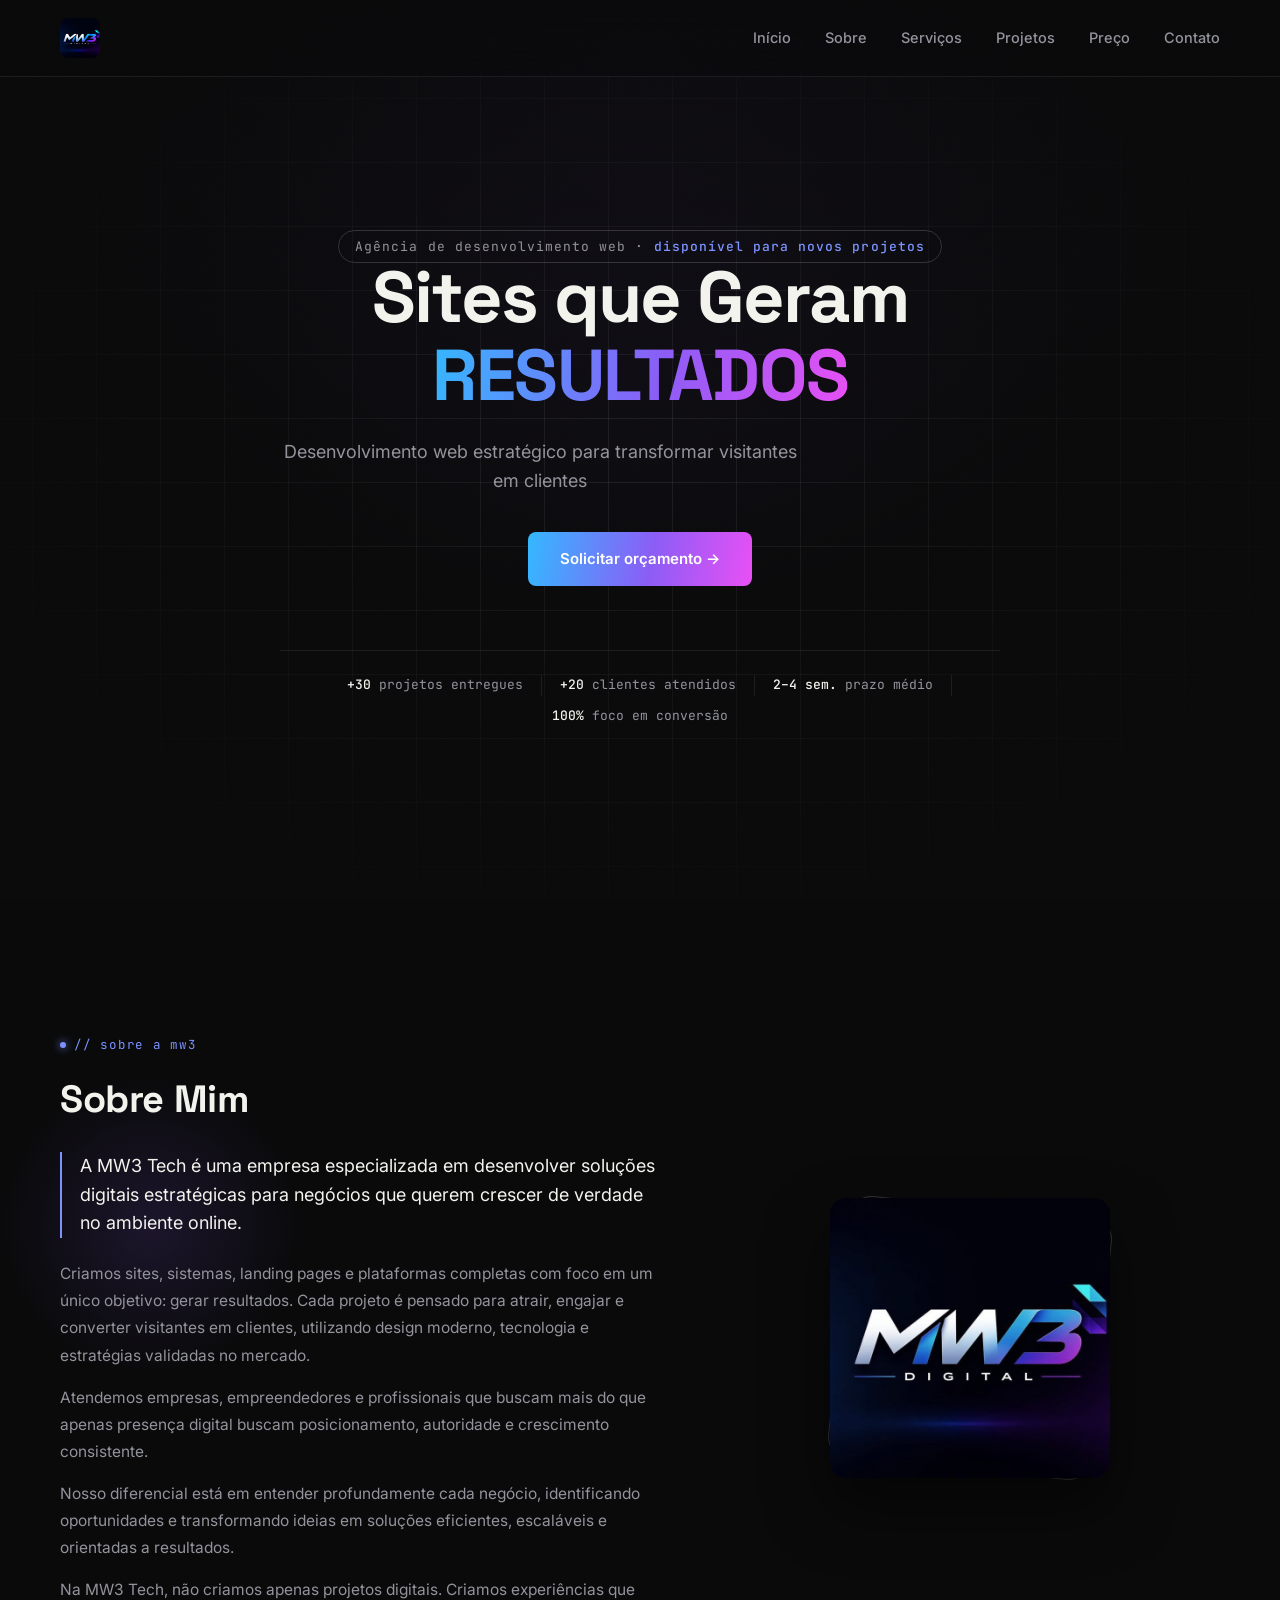
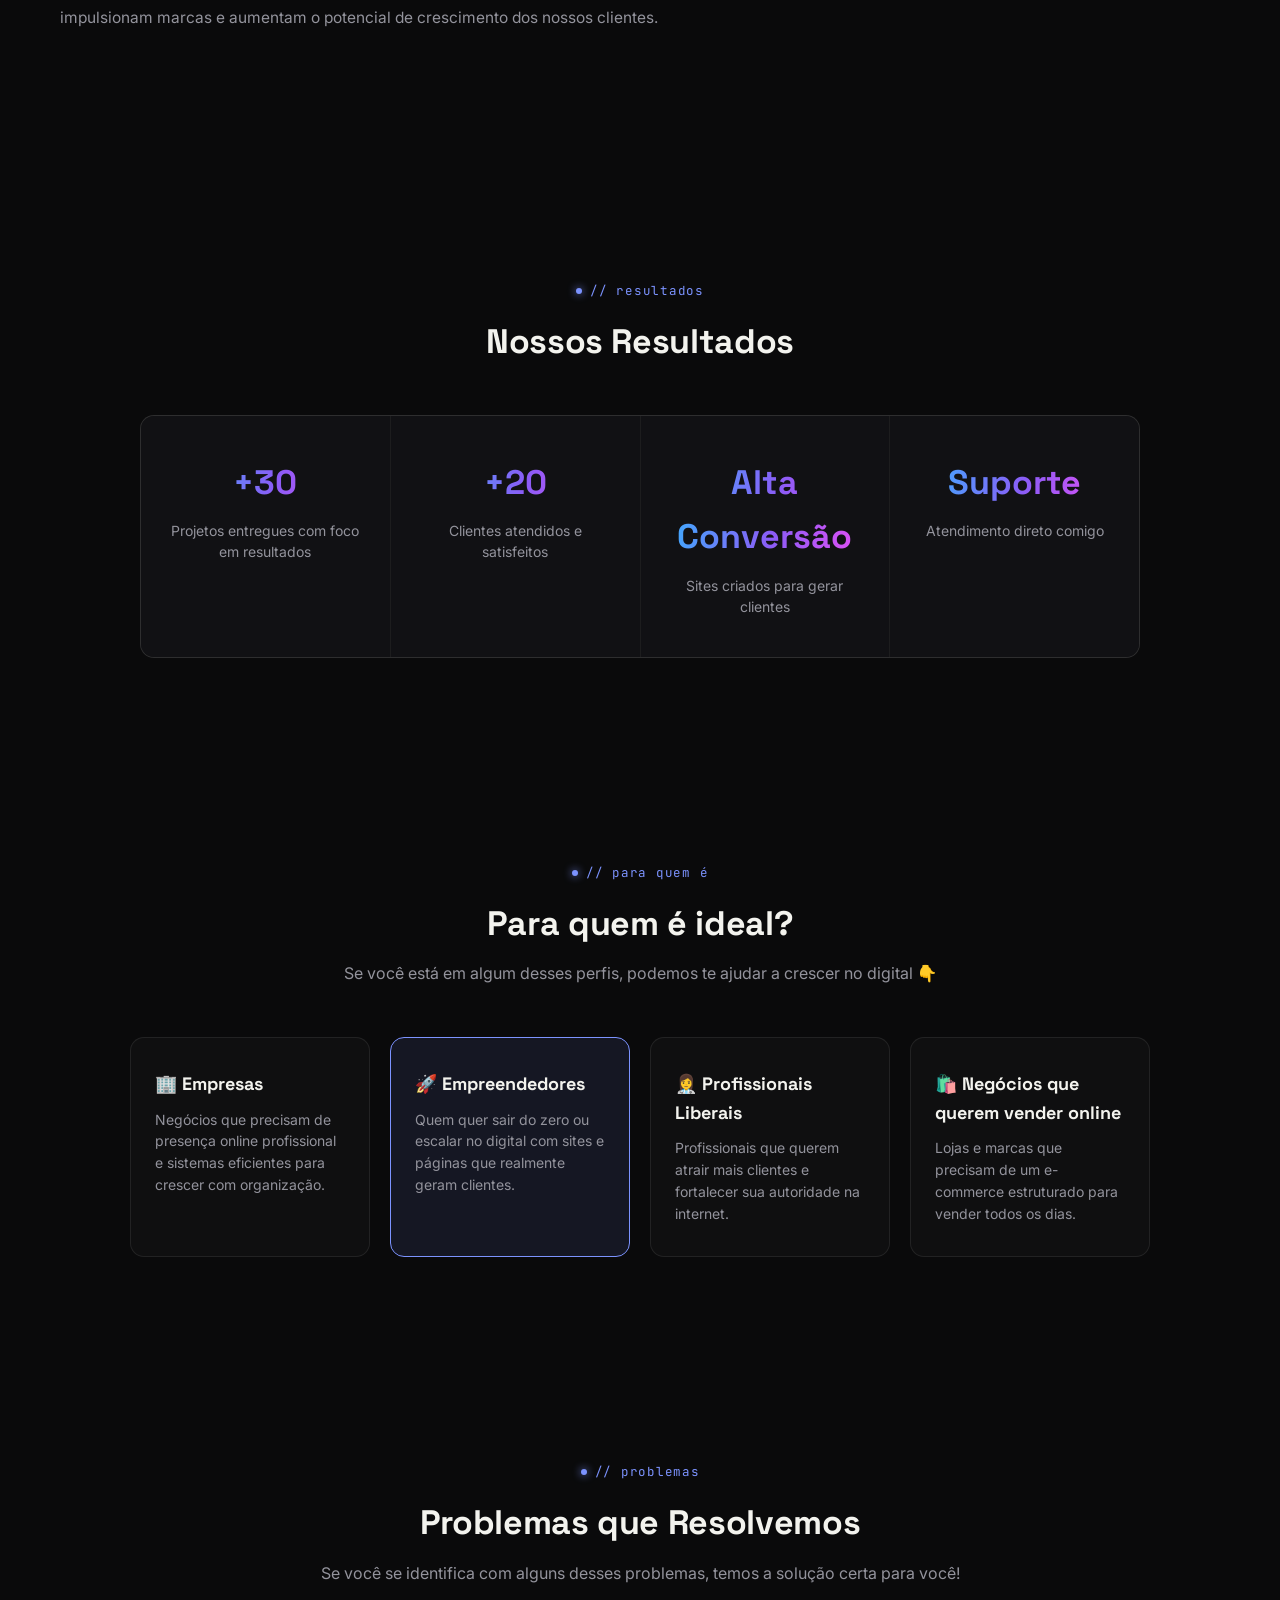
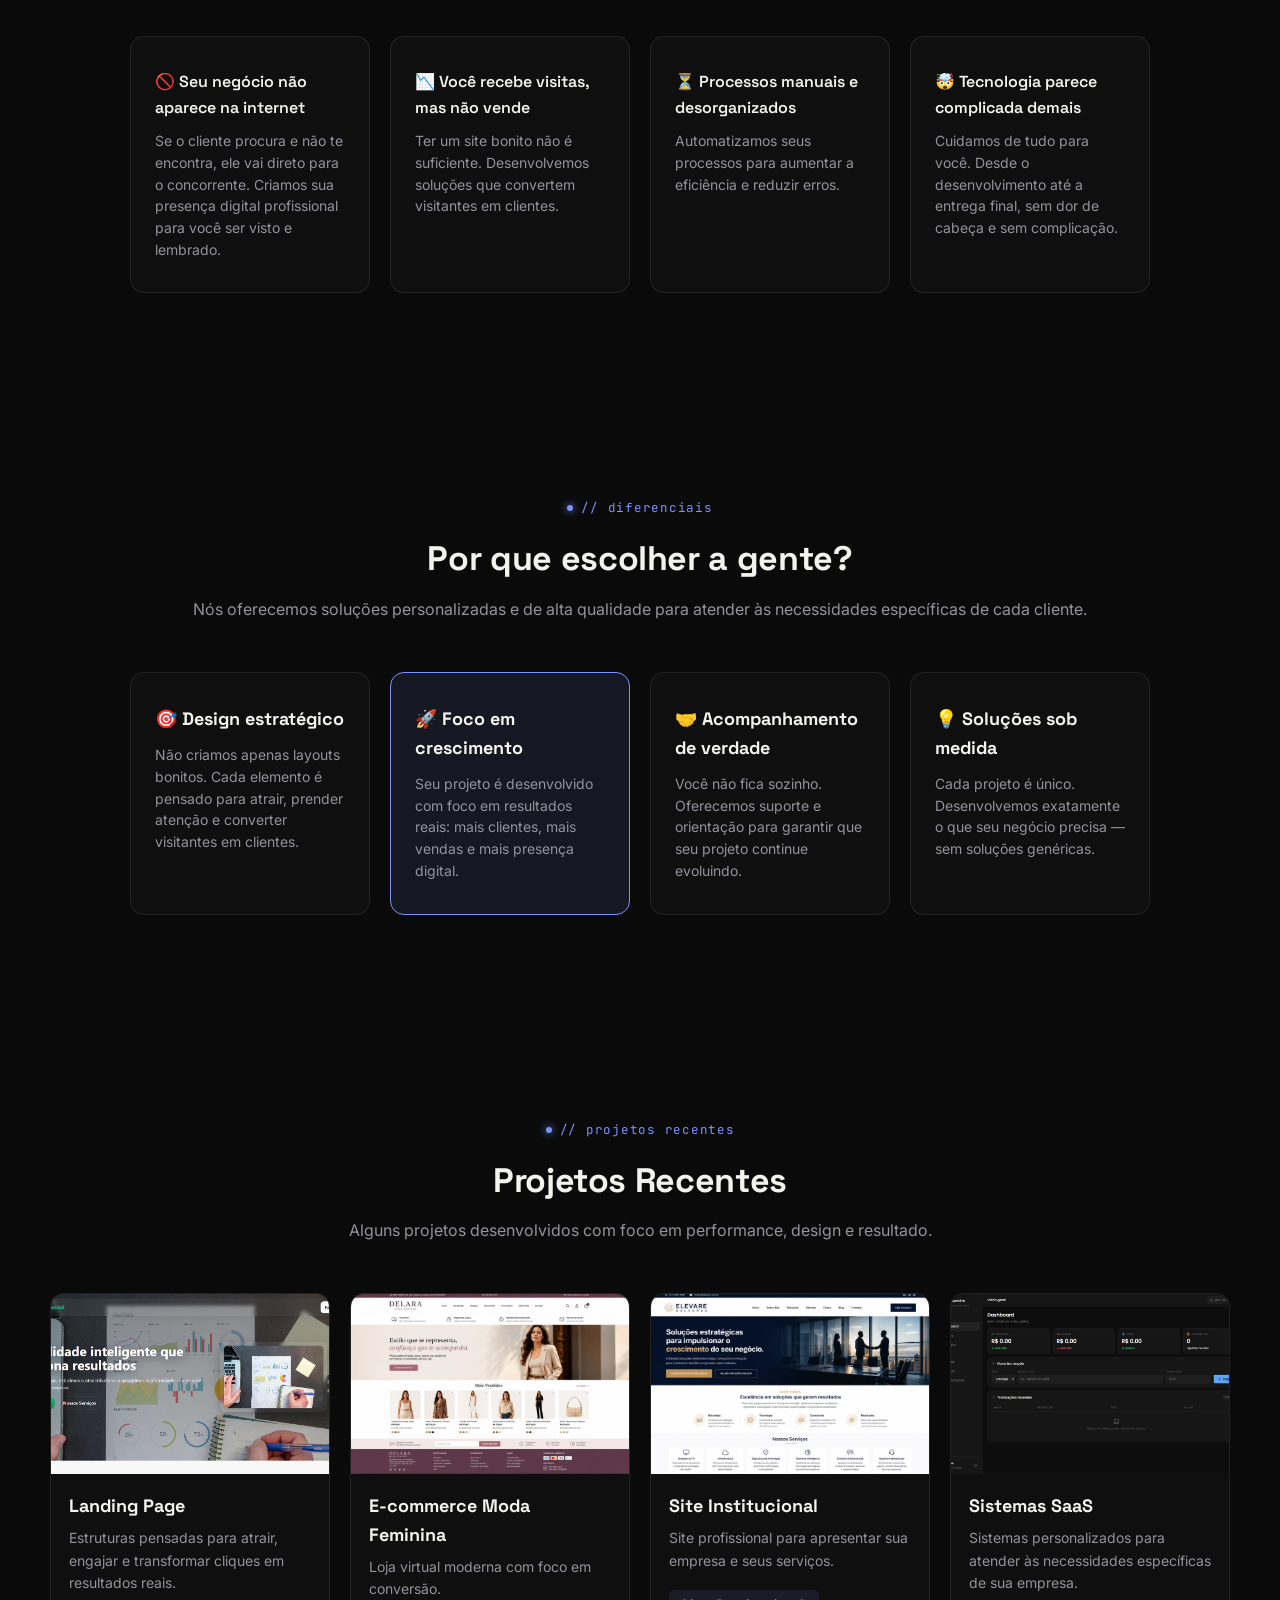
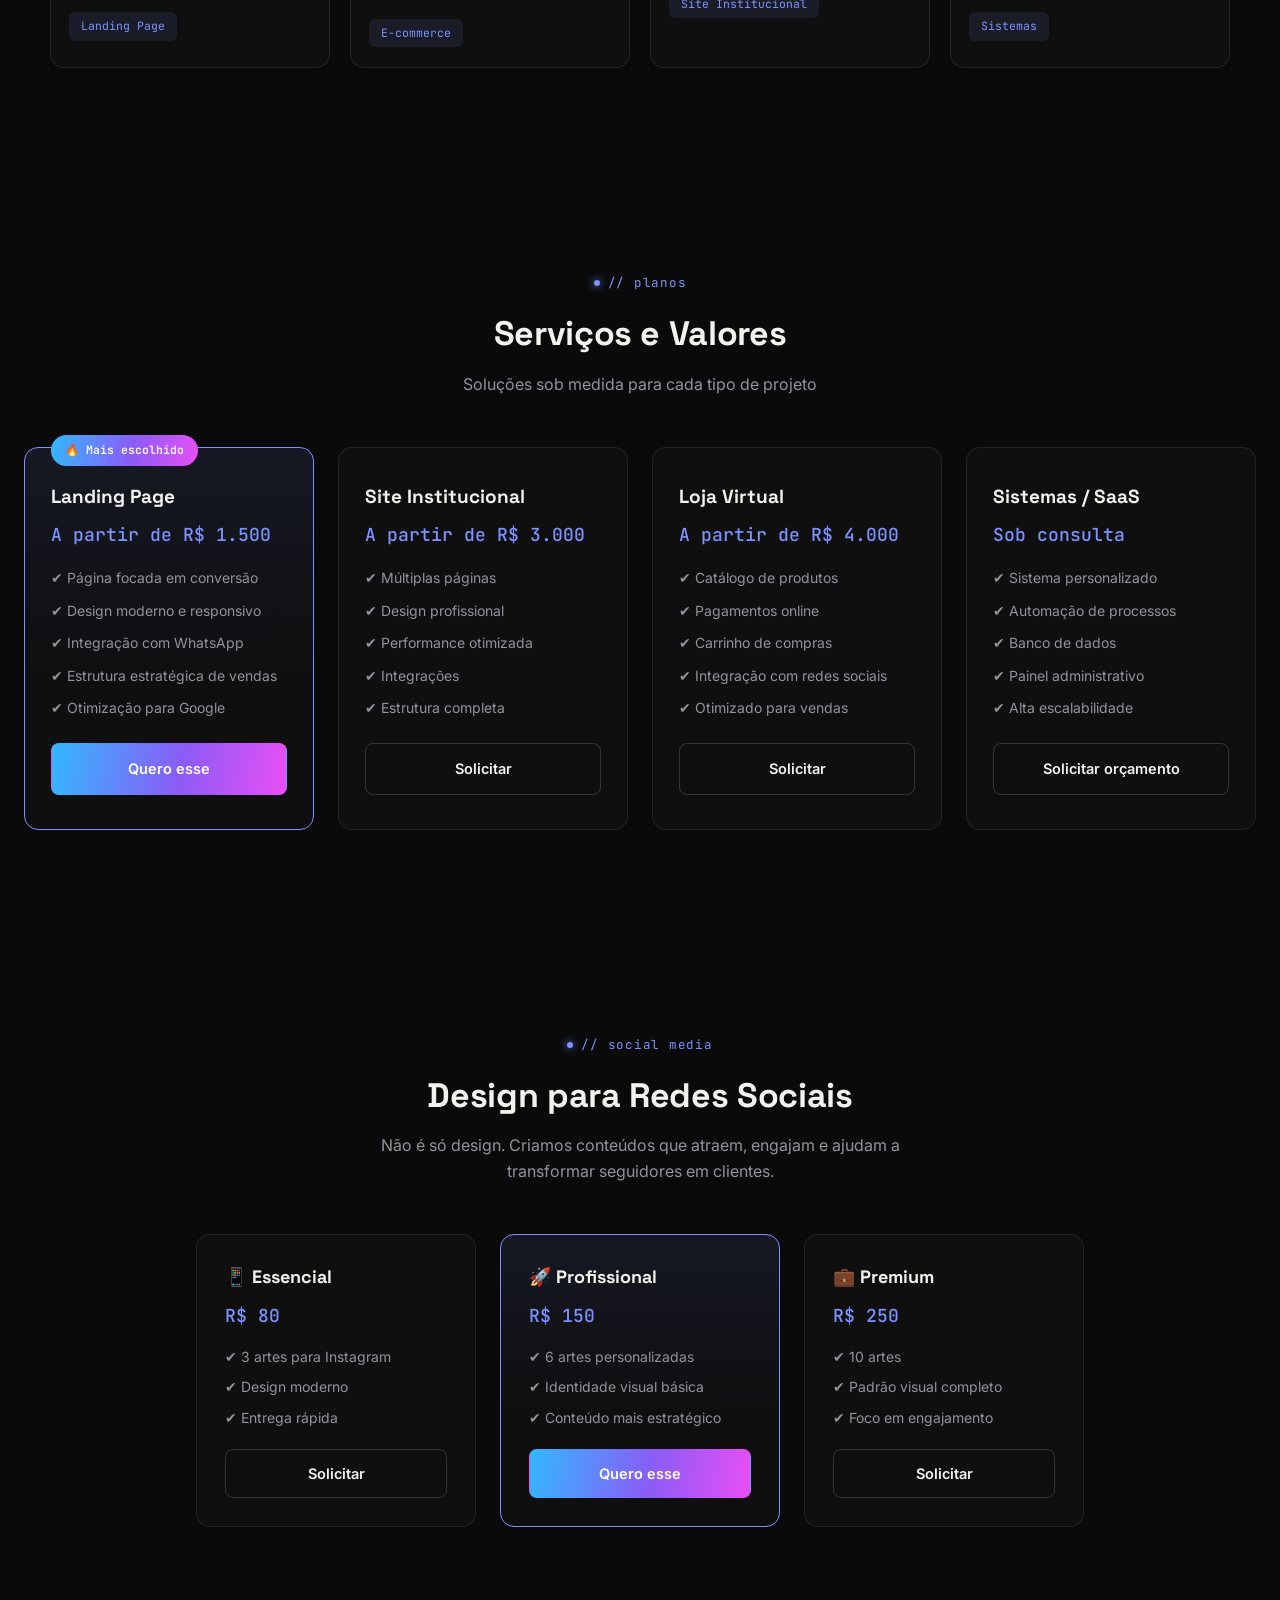
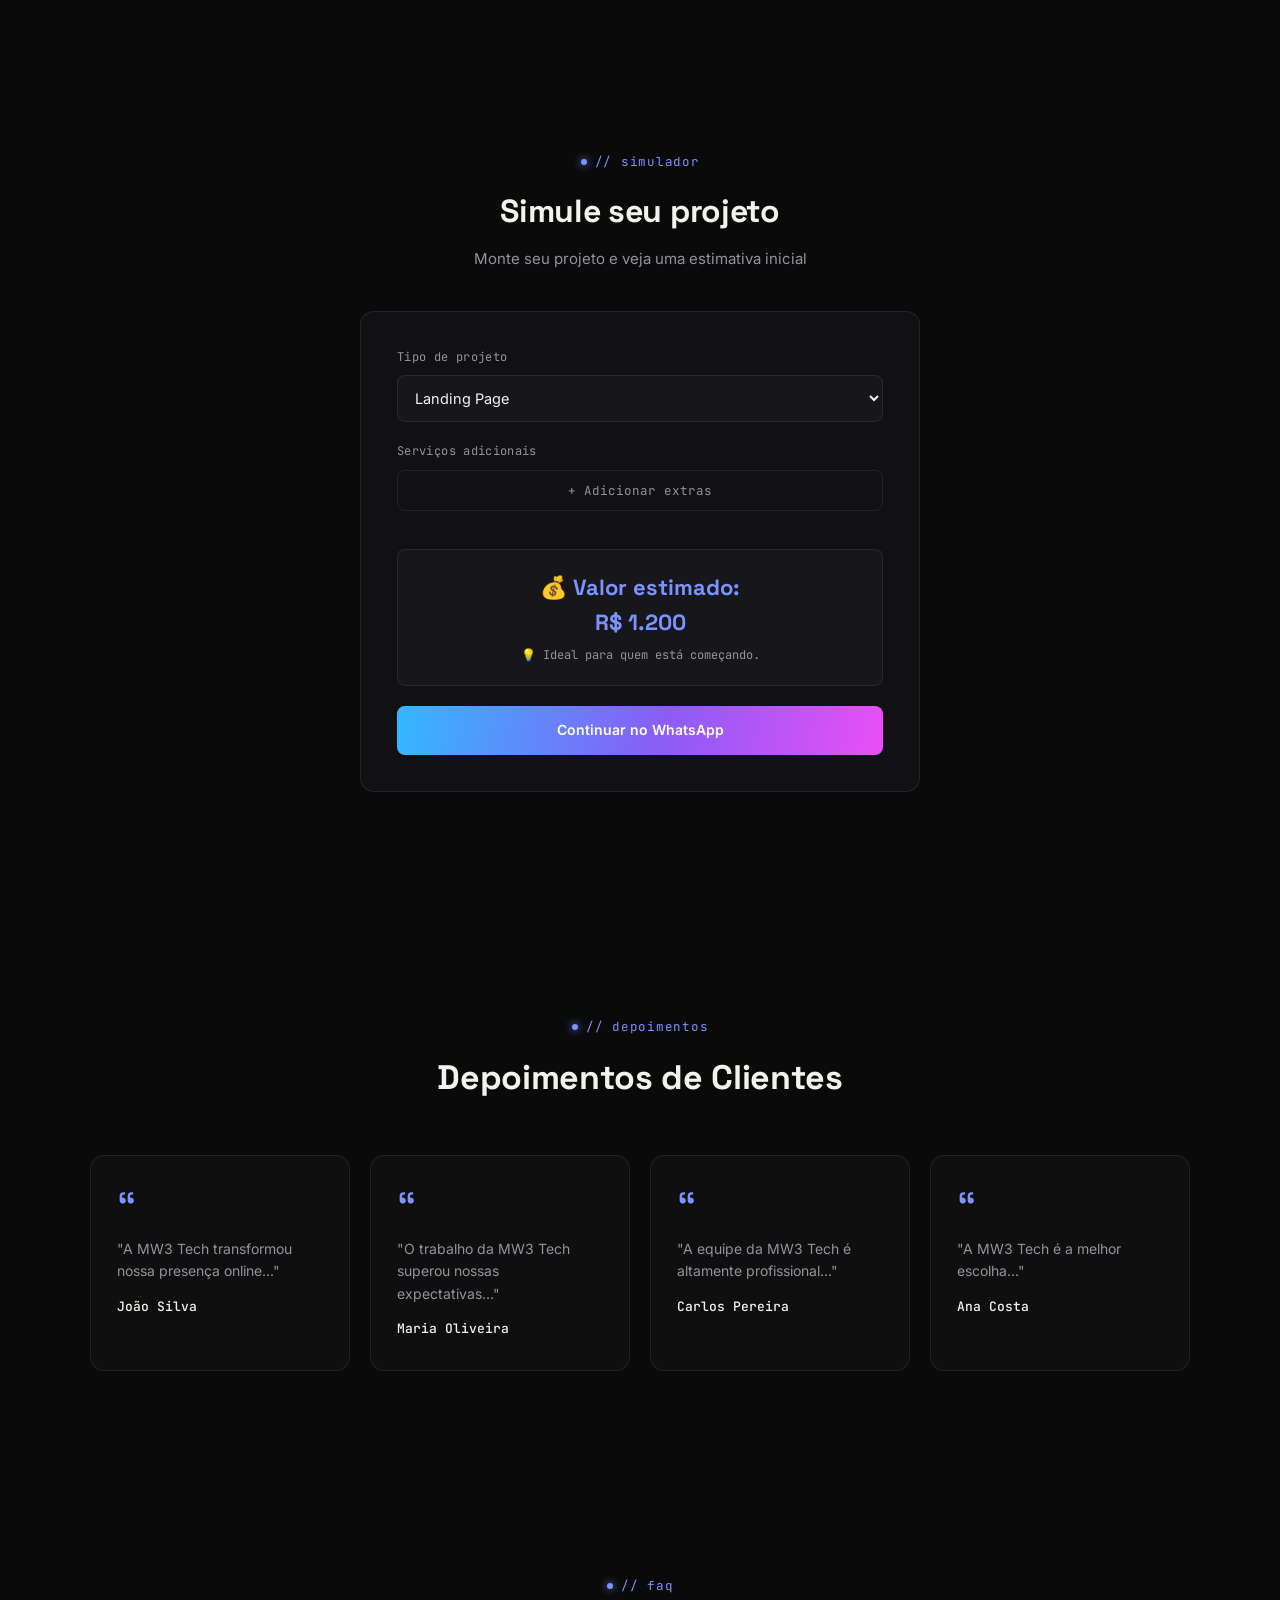
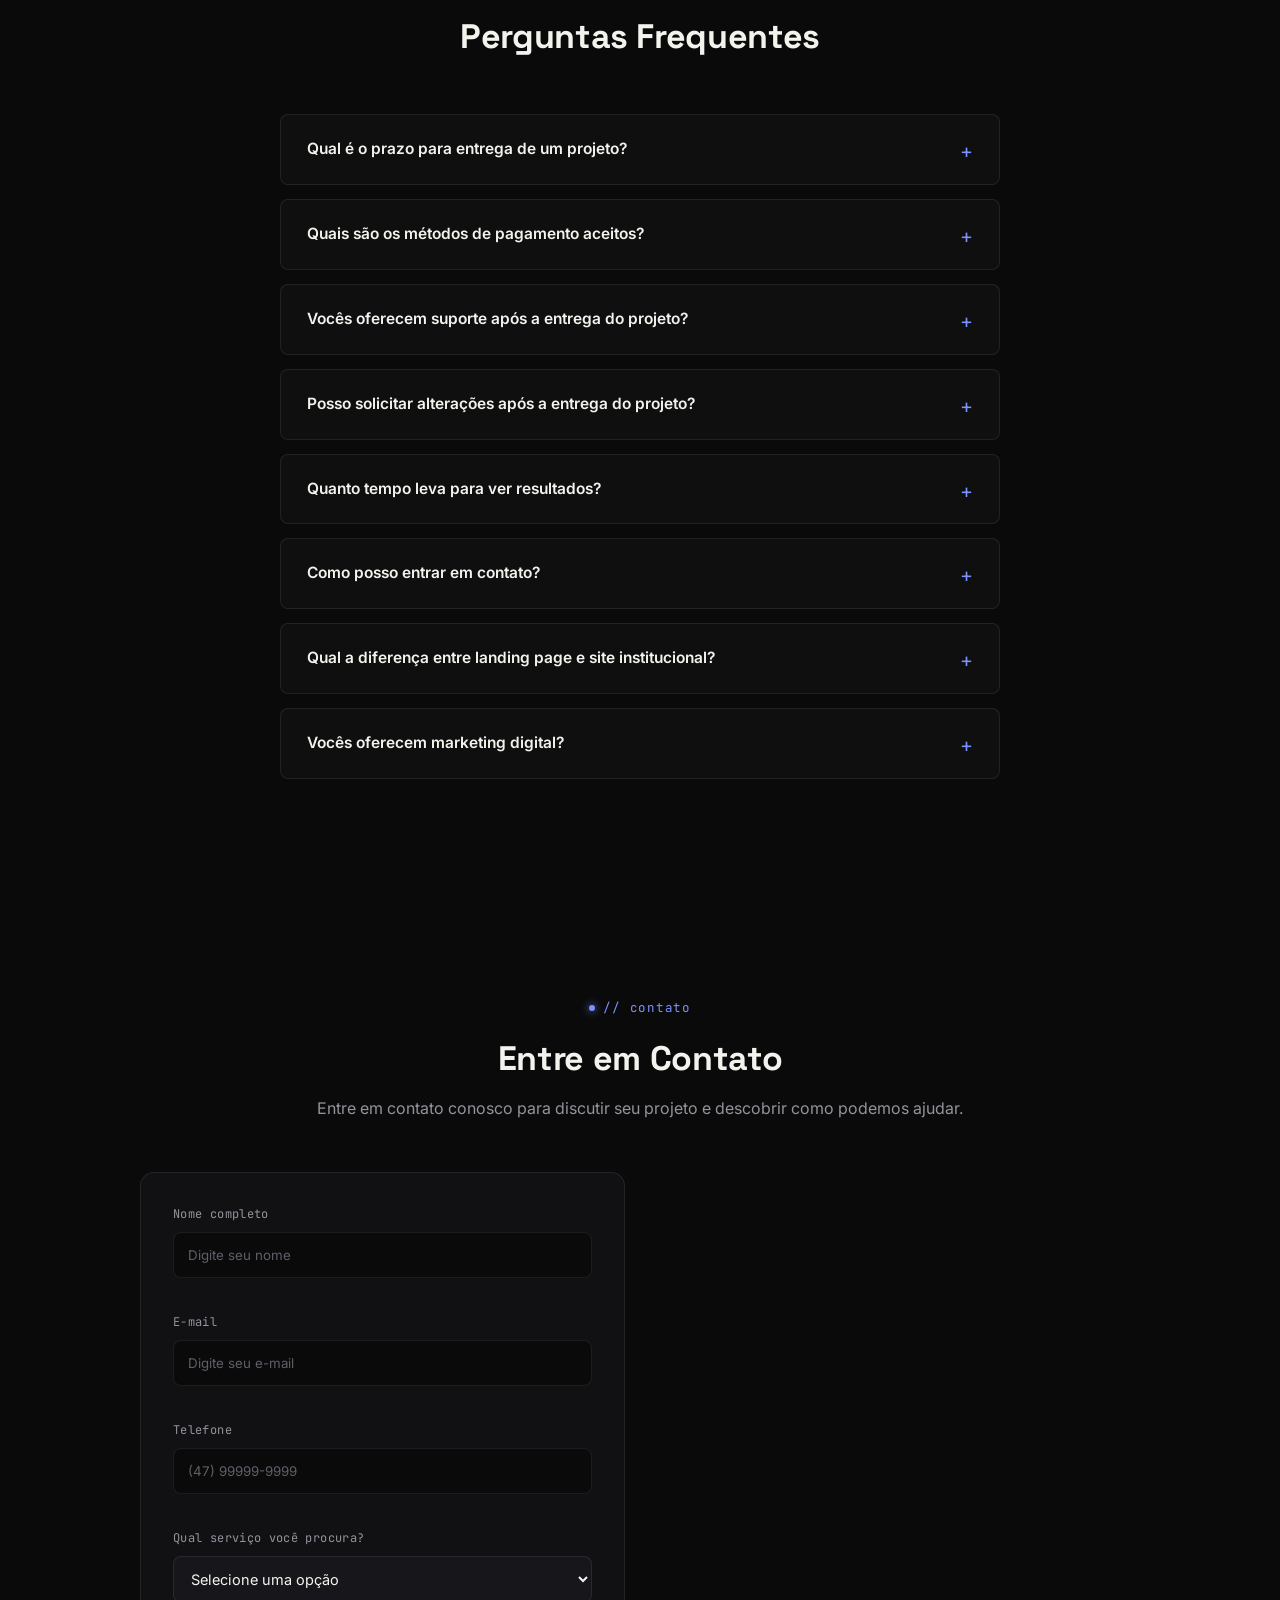
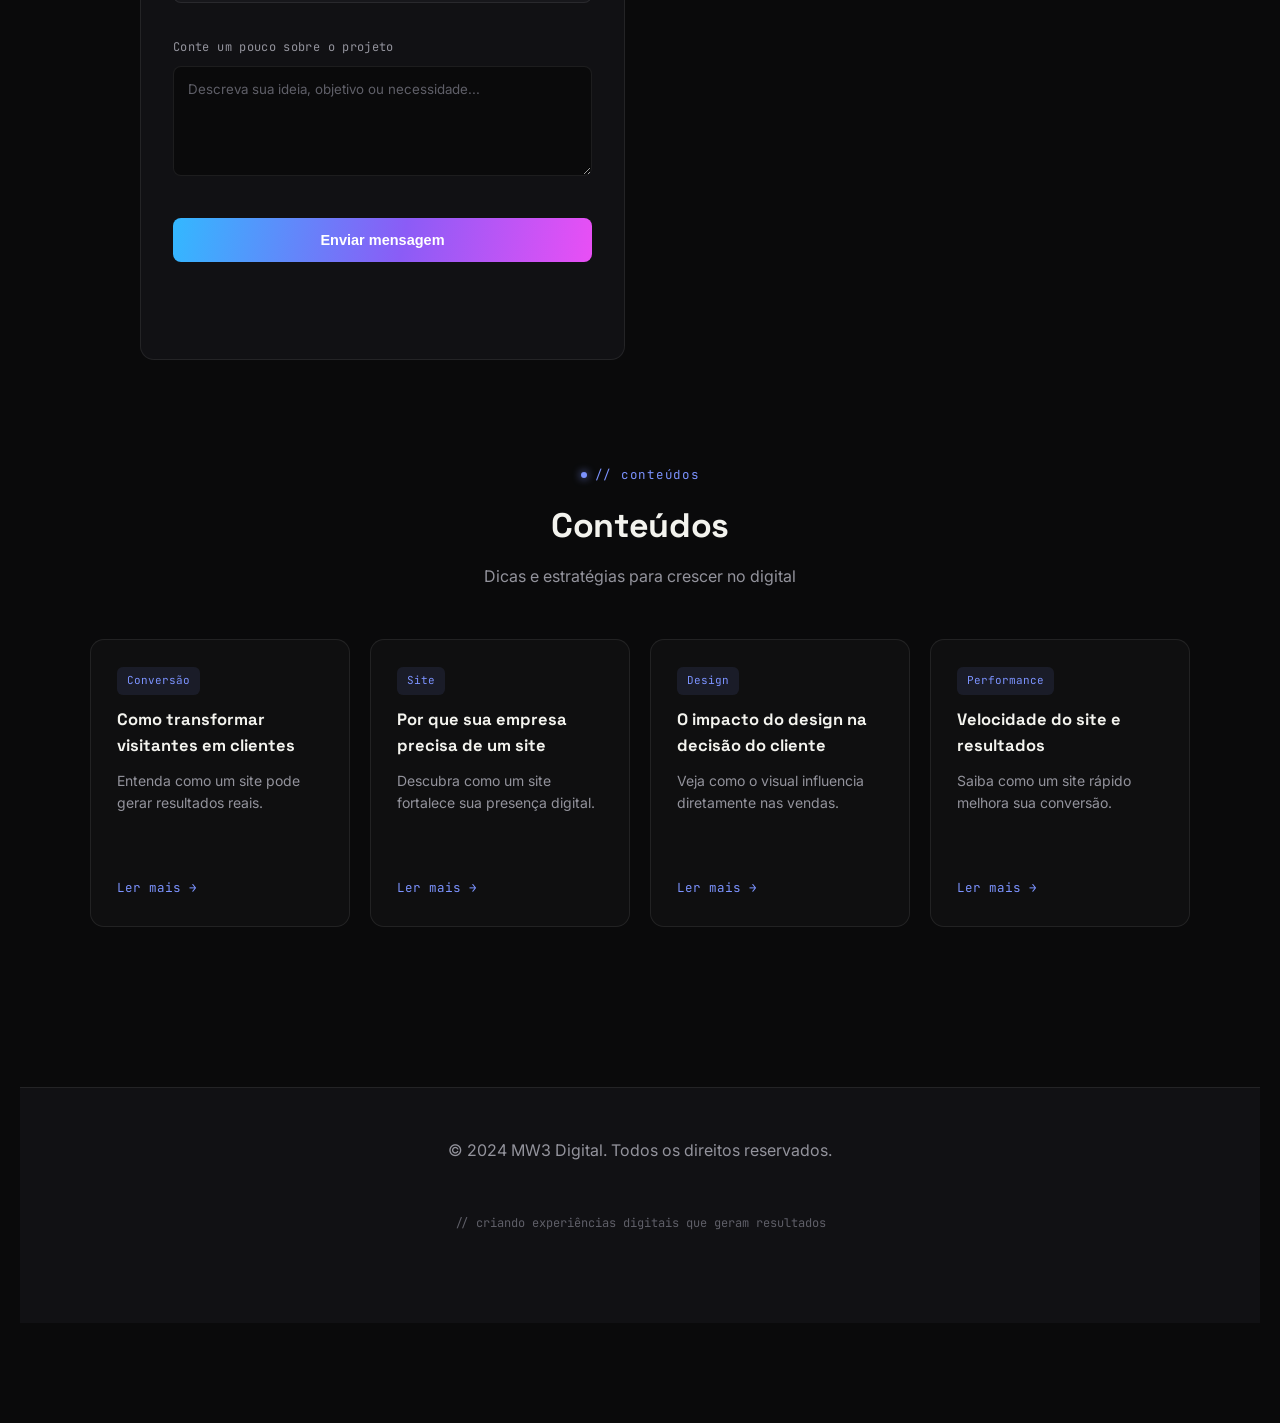
==== commit 22f8fb9c: "update index.html" ====
--- a/index.html
+++ b/index.html
@@ -610,7 +610,7 @@
 </section>
 
    <footer>
-    <p>&copy; 2024 MW3 Tech. Todos os direitos reservados.</p>
+    <p>&copy; 2024 MW3 Digital. Todos os direitos reservados.</p>
     <p class="footer-sub">// criando experiências digitais que geram resultados</p>
 </footer>
     <script src="script.js"></script>
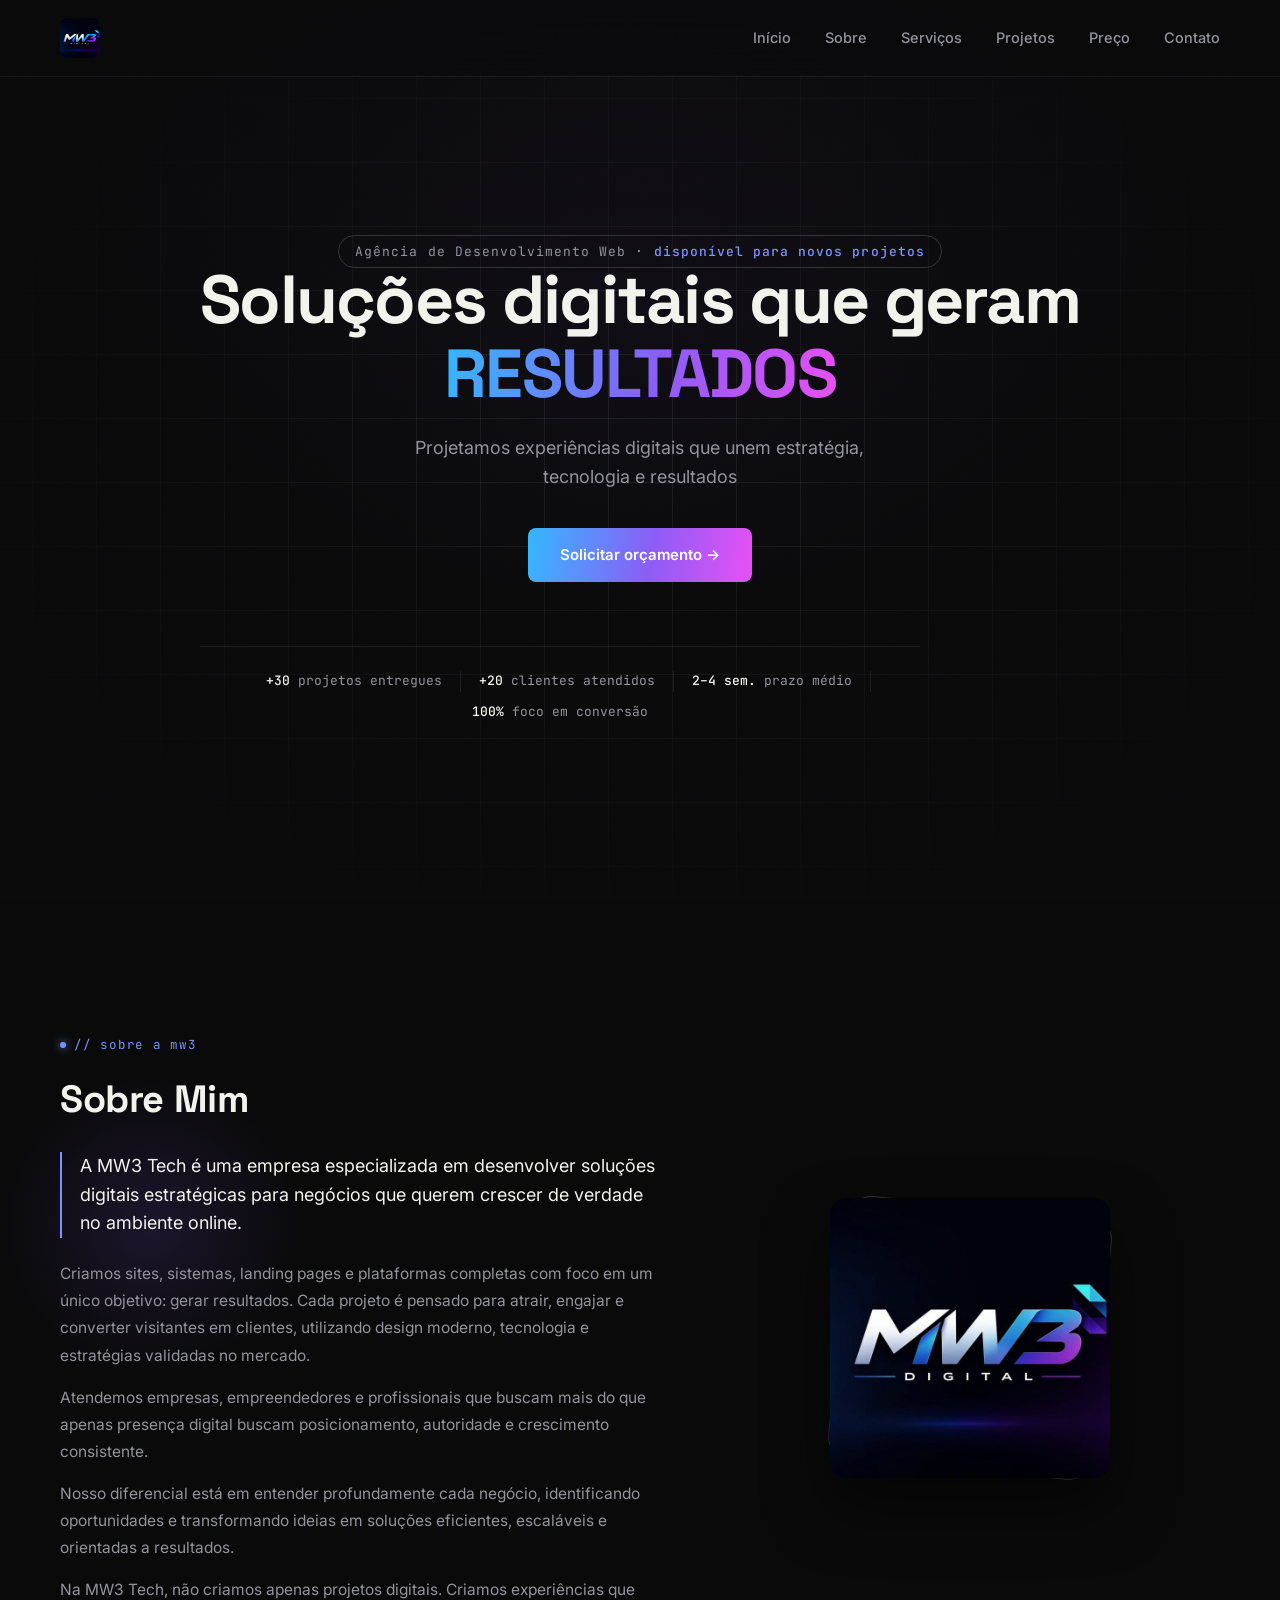
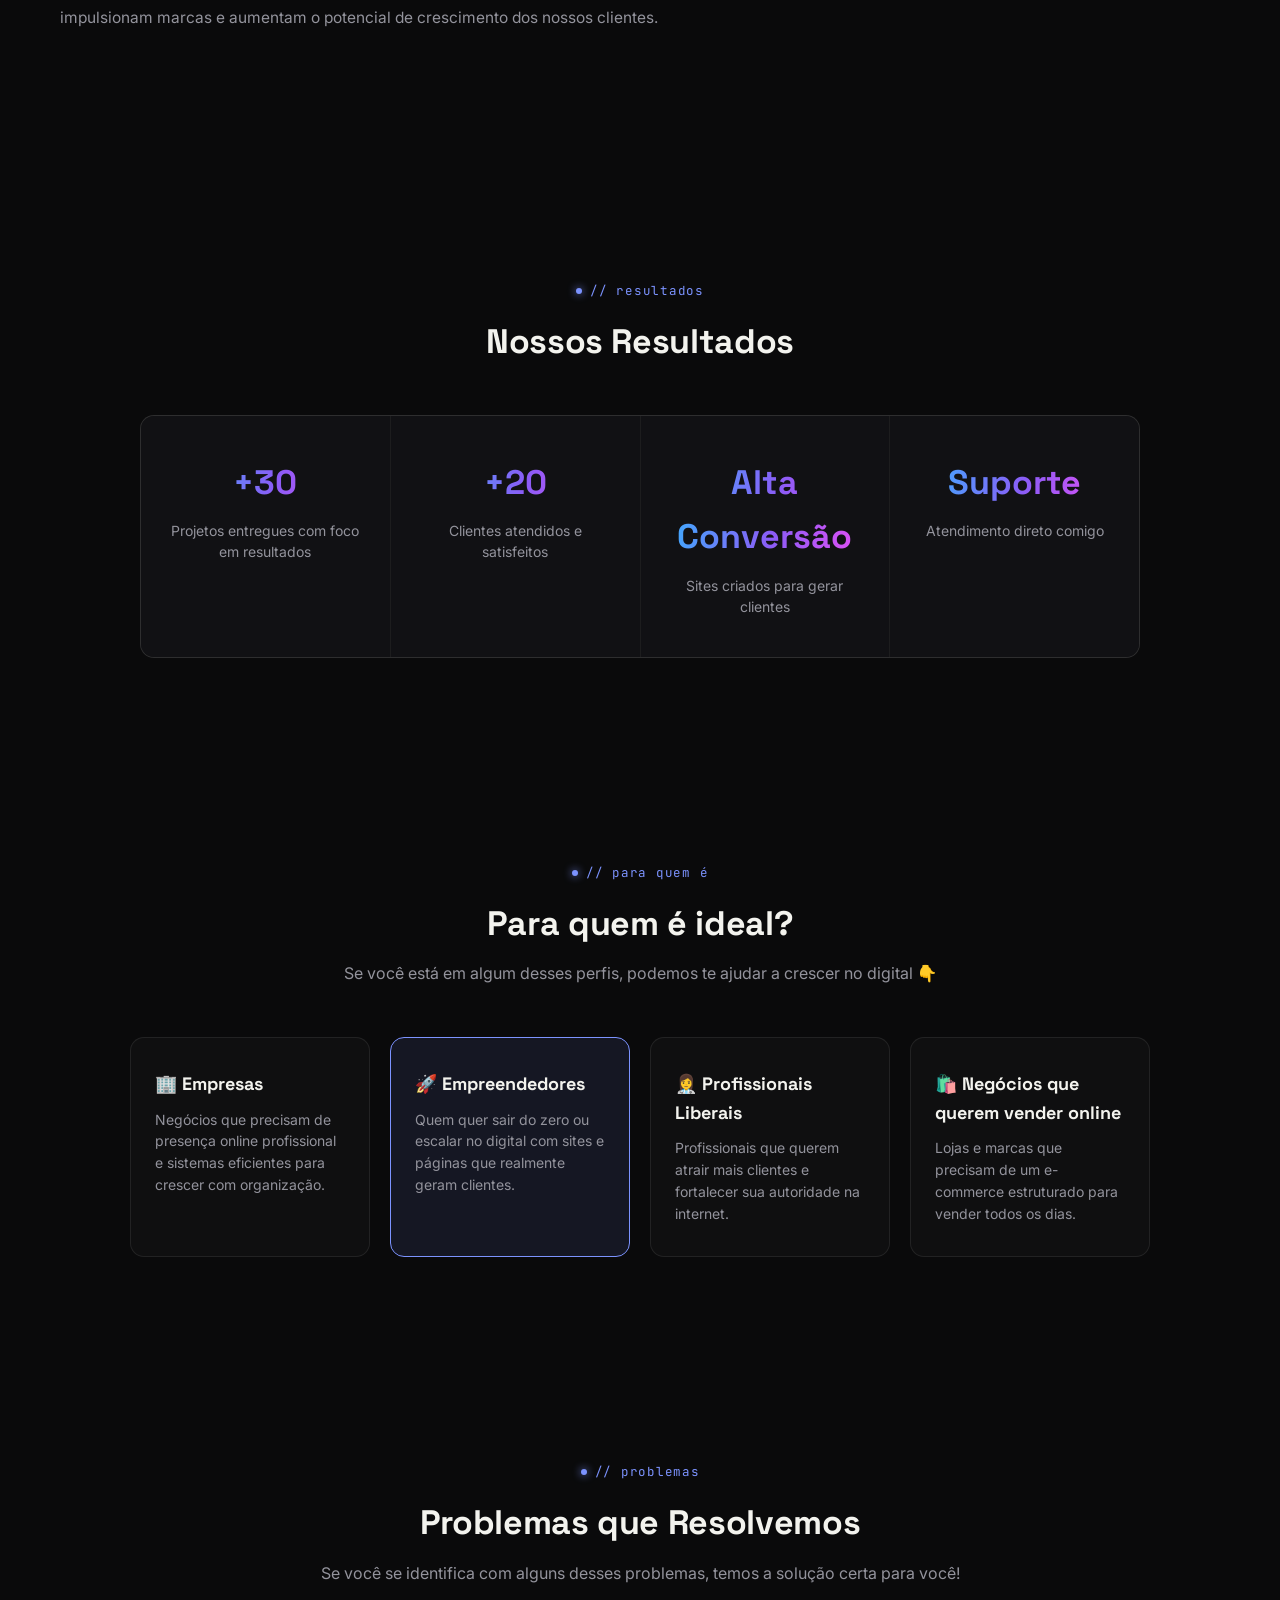
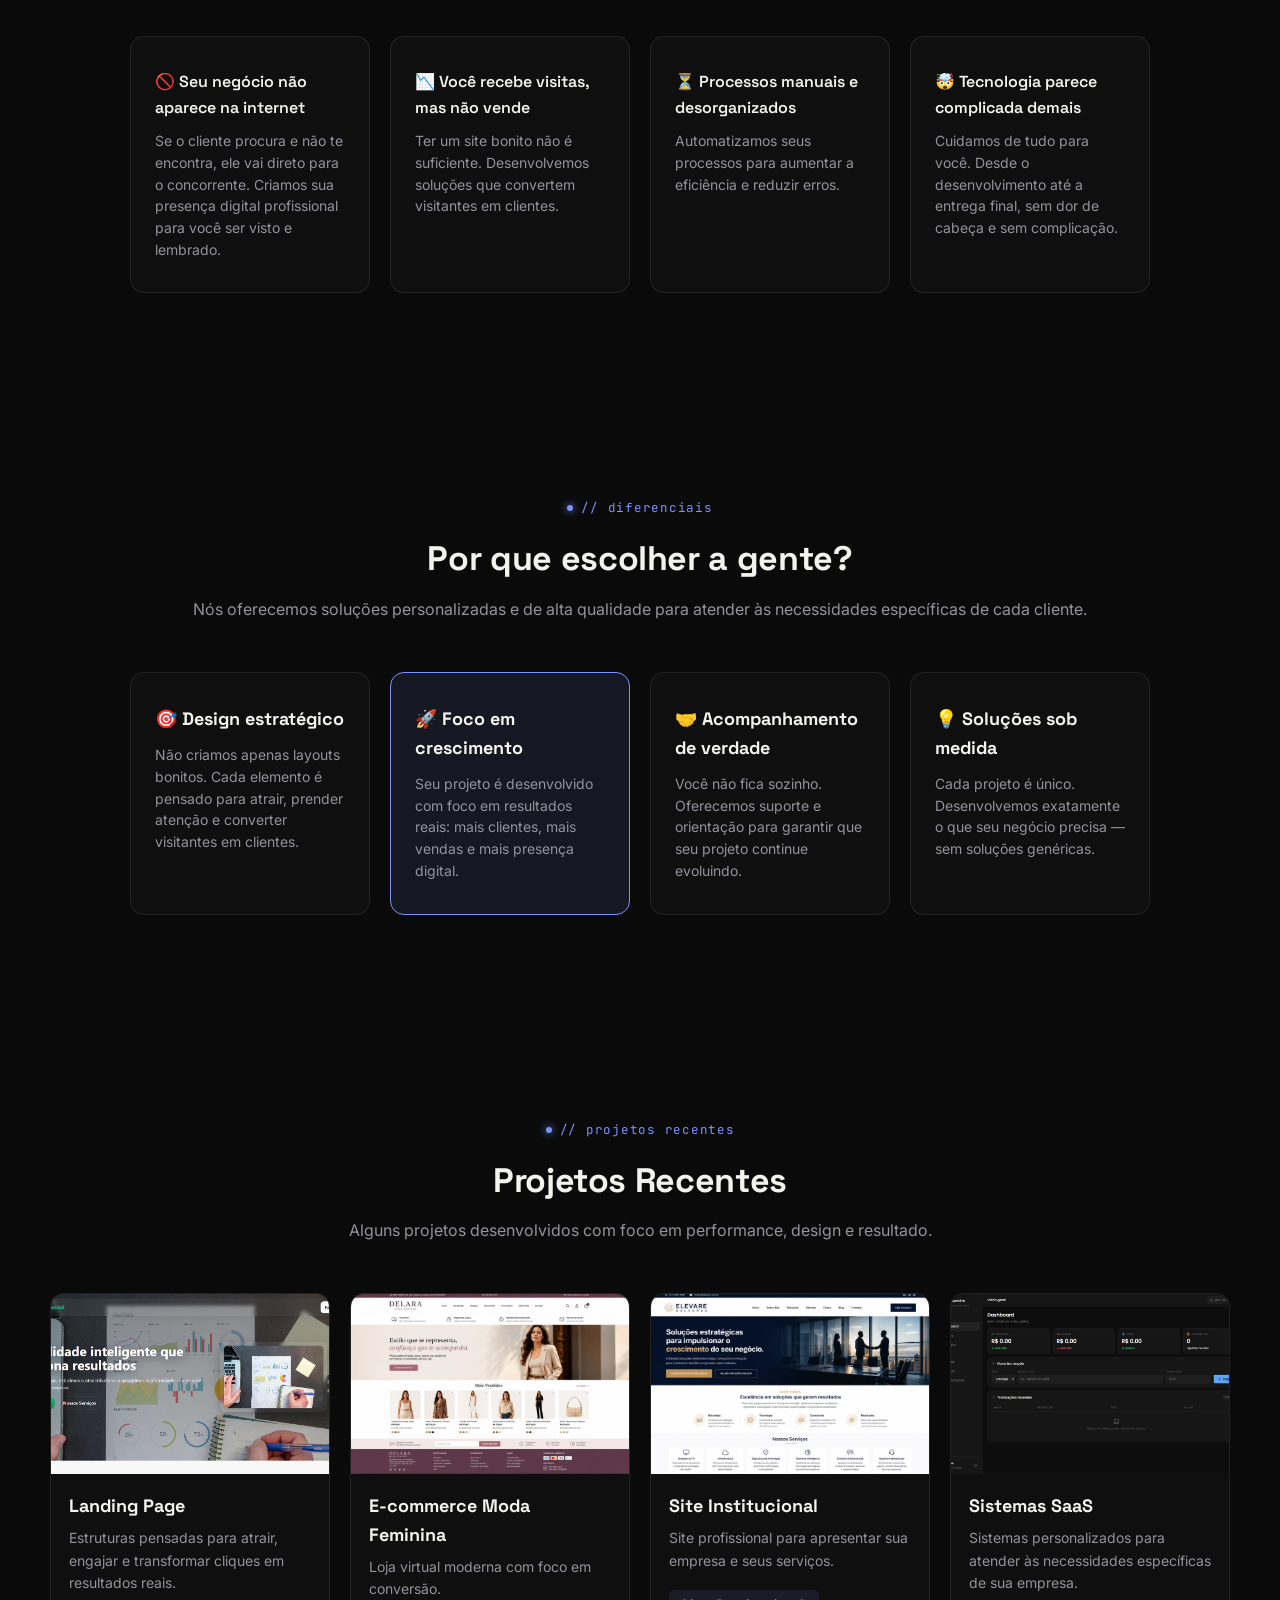
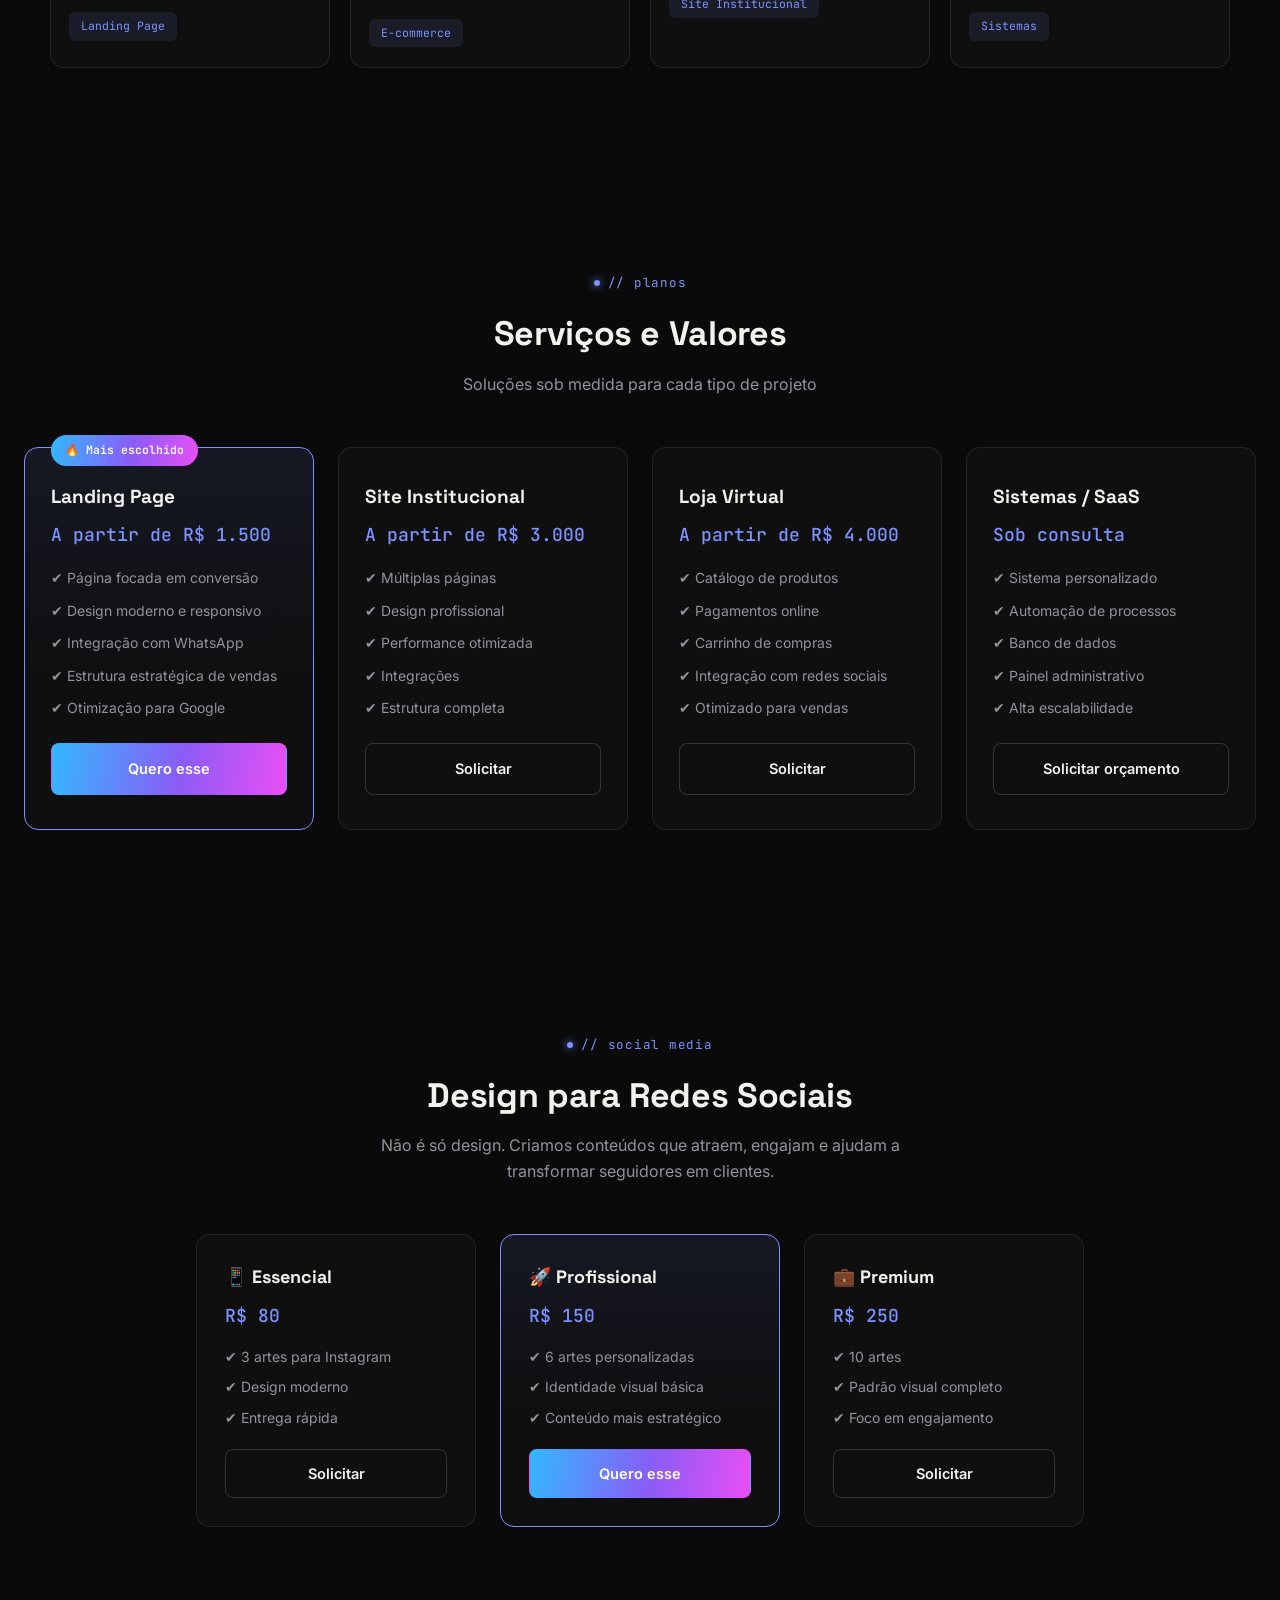
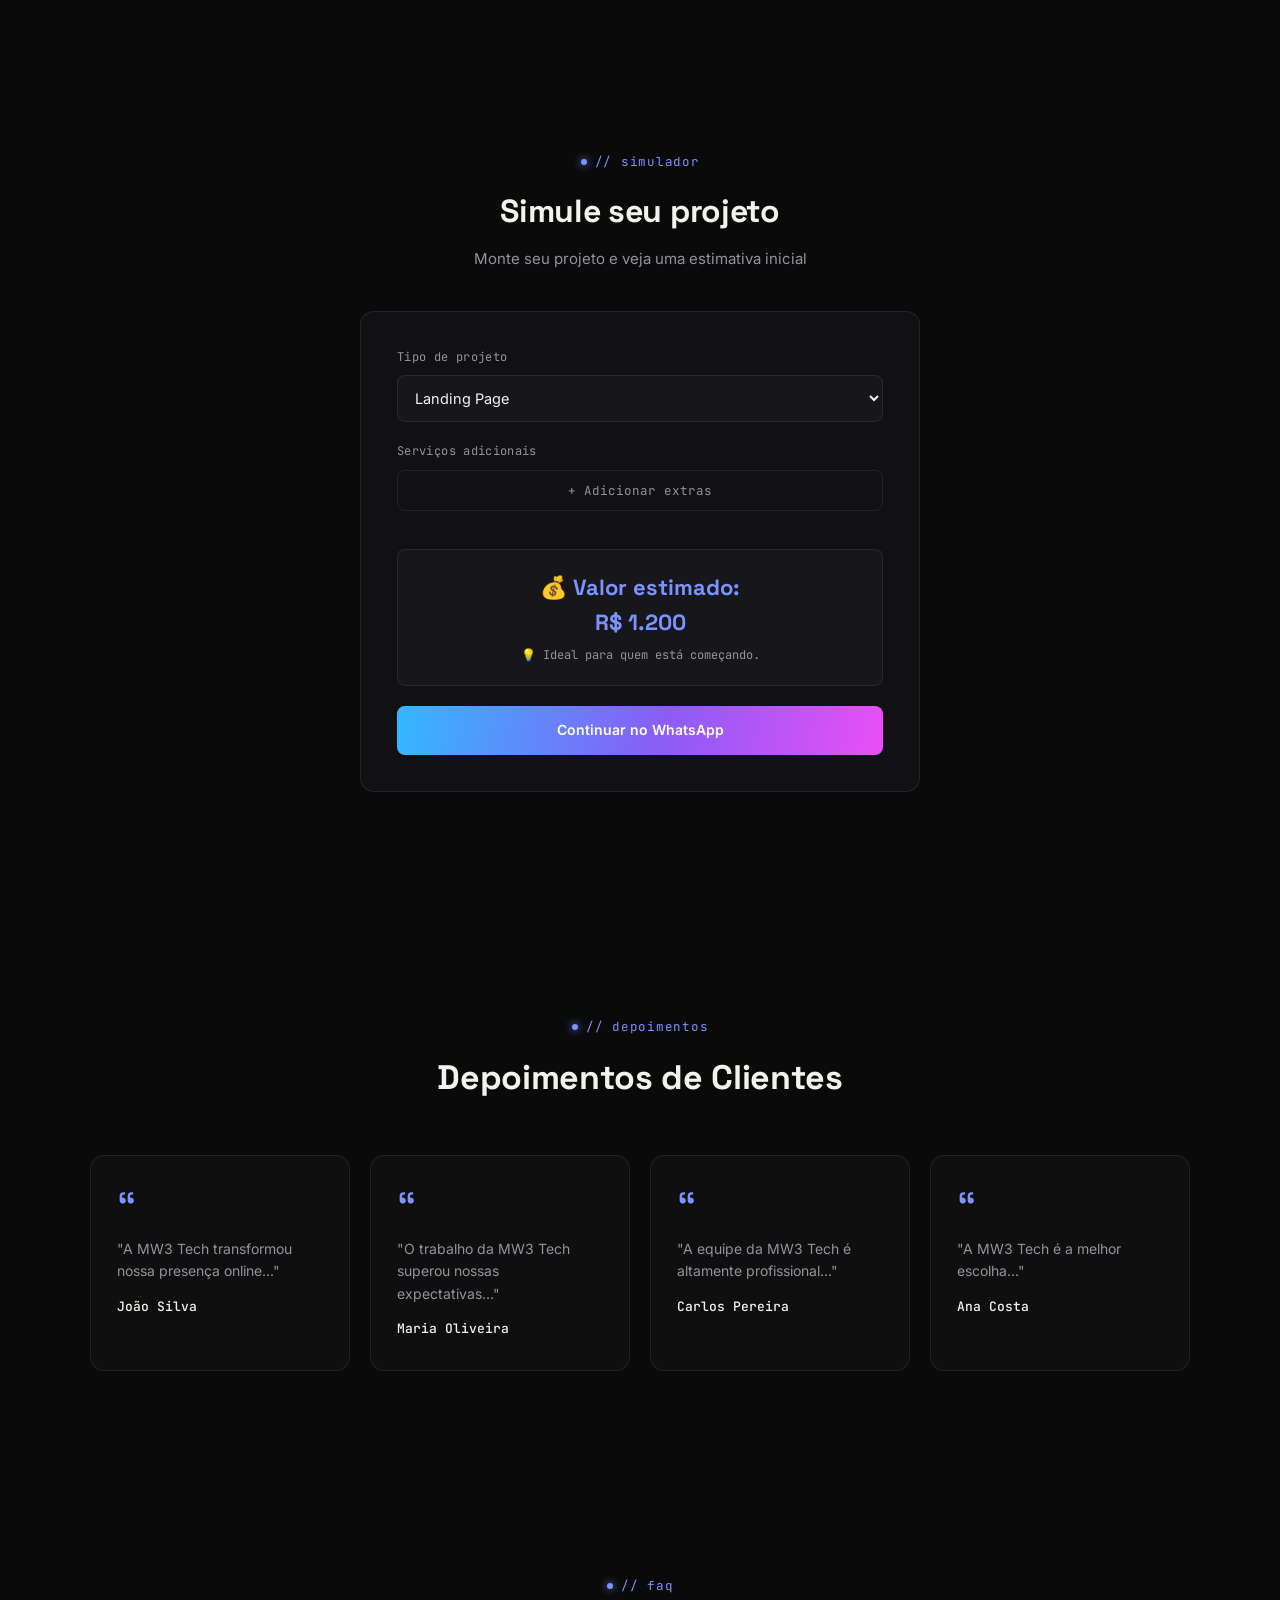
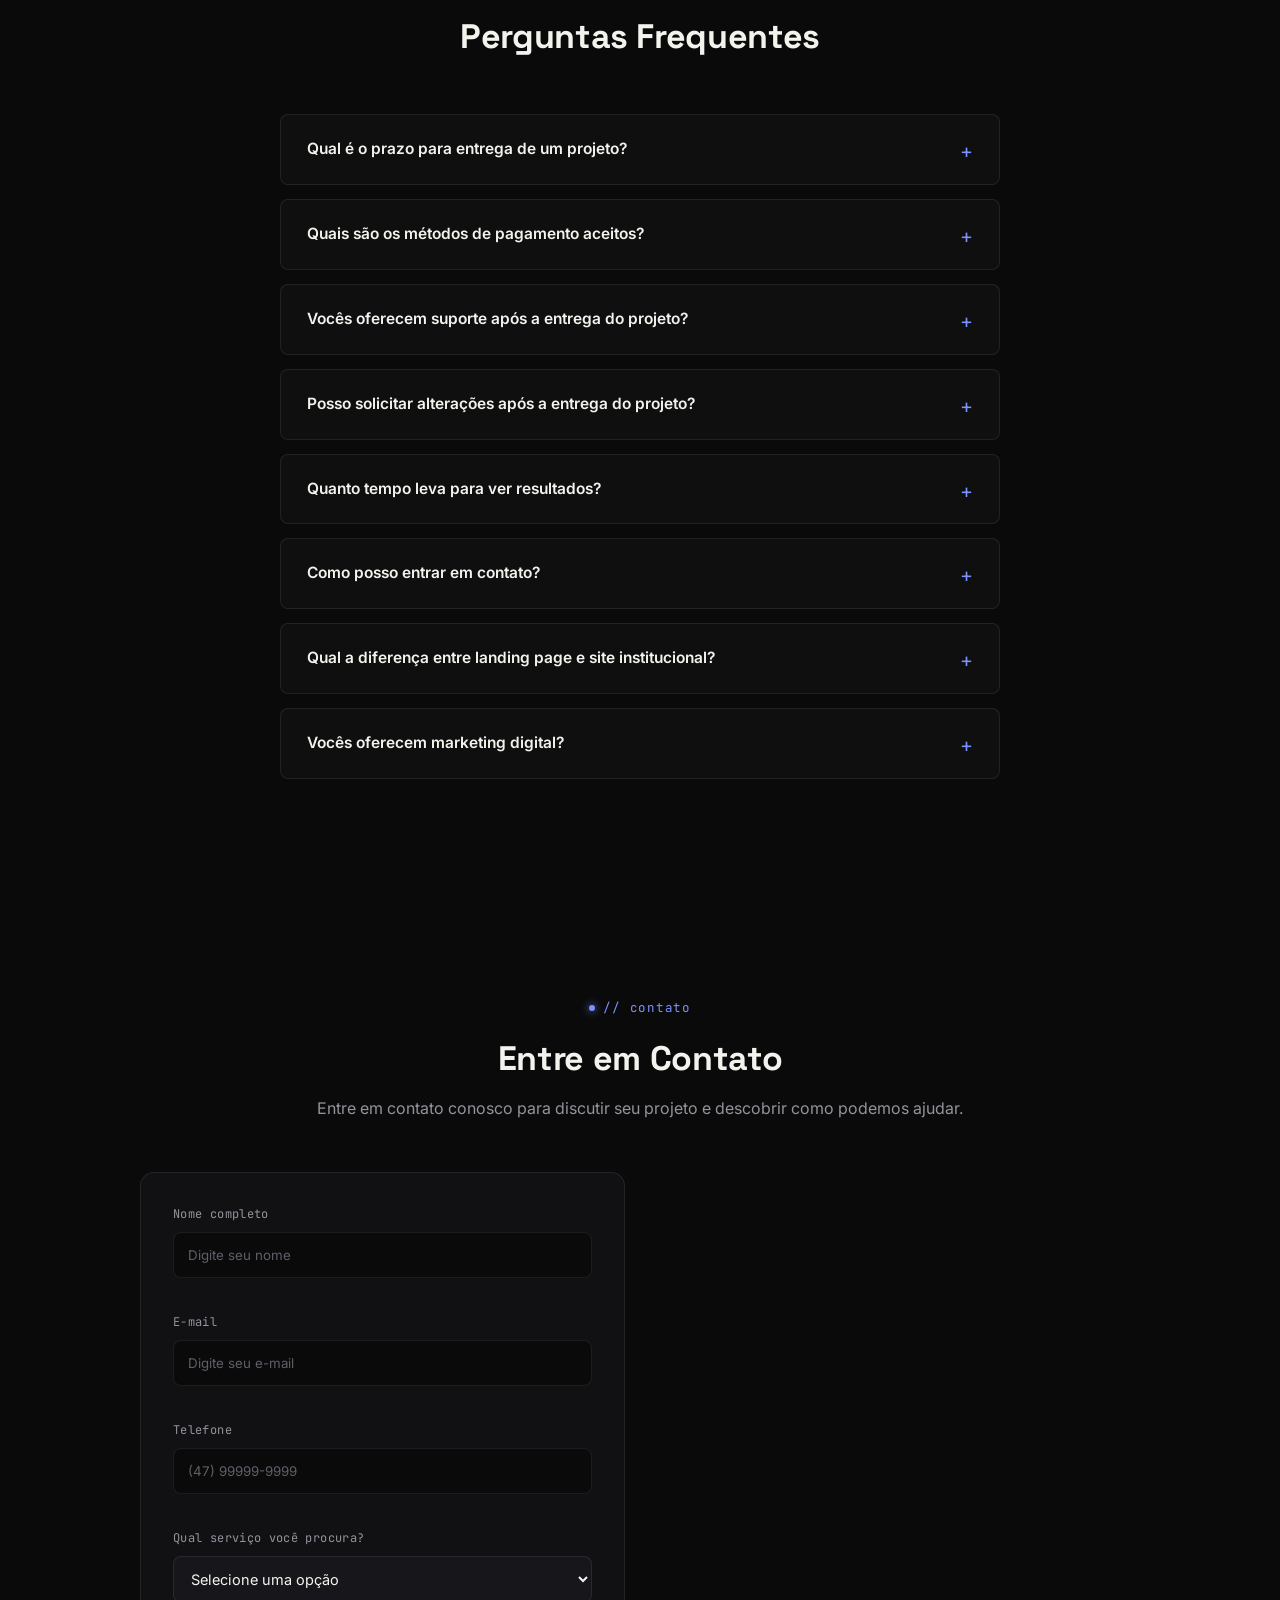
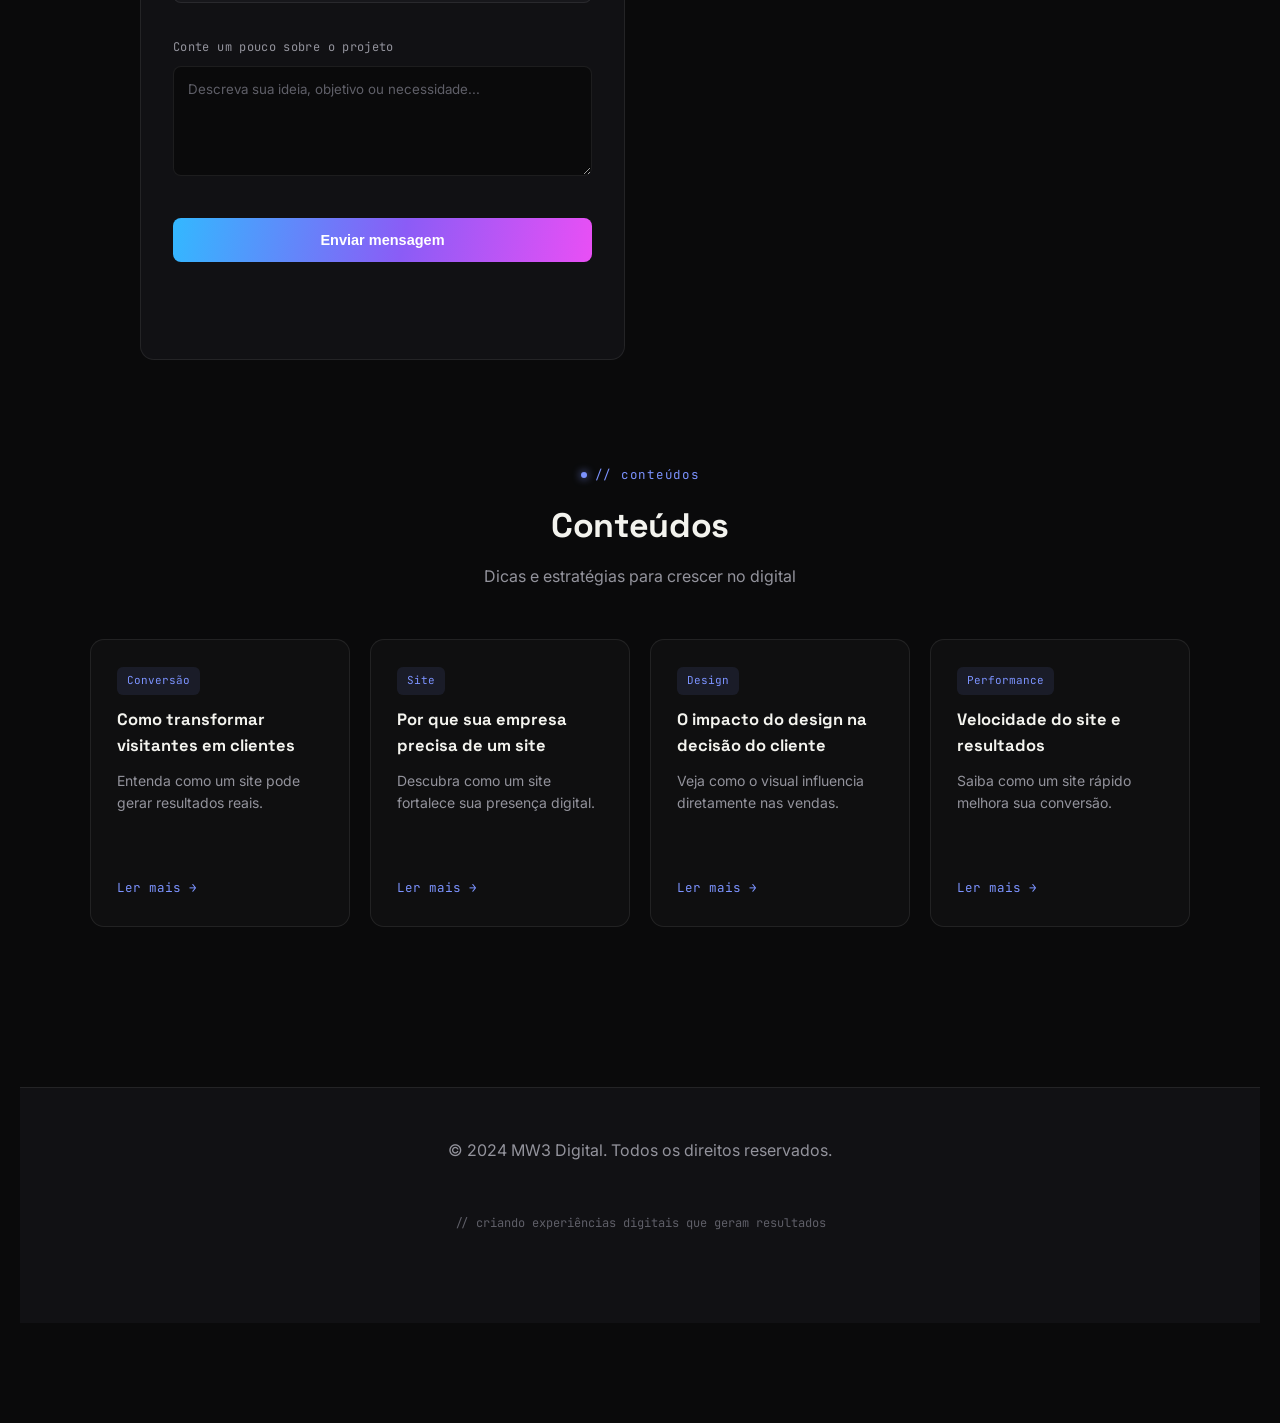
==== commit b74e687a: "Mudanças no html e css Alterações no textos no html e alinhamento no css" ====
--- a/index.html
+++ b/index.html
@@ -31,14 +31,14 @@
 
     
 
-        <span class="hero-eyebrow">Agência de desenvolvimento web · <strong>disponível para novos projetos</strong></span>
+        <span class="hero-eyebrow">Agência de Desenvolvimento Web · <strong>disponível para novos projetos</strong></span>
 
         <h1 class="hero-title">
-            Sites que Geram <br>
+            Soluções digitais que geram <br>
             <span>RESULTADOS</span>
         </h1>
         <p class="hero-subtitle">
-            Desenvolvimento web estratégico para transformar visitantes em clientes
+            Projetamos experiências digitais que unem estratégia, tecnologia e resultados
         </p>
 
         <a href="#contato" class="hero-btn">Solicitar orçamento →</a>
--- a/style.css
+++ b/style.css
@@ -6,17 +6,14 @@
 }
 
 :root{
-  /* base */
   --bg: #0a0a0b;
   --bg-soft: #111114;
   --bg-elev: #17171b;
 
-  /* texto */
   --ink: #f3f3ee;
   --muted: #93939c;
   --muted-dim: #5f5f68;
 
-  /* acento — assinatura da marca, extraída da logo (chrome + blue/violet/magenta) */
   --accent: #7c93ff;
   --accent-dim: #5a6fe0;
   --accent-ink: #ffffff;
@@ -25,17 +22,14 @@
   --accent-gradient: linear-gradient(100deg, #33b8ff 0%, #8b5cf6 55%, #e94ff5 100%);
   --accent-gradient-soft: linear-gradient(100deg, rgba(51,184,255,0.12), rgba(139,92,246,0.12) 55%, rgba(233,79,245,0.12) 100%);
 
-  /* acento secundário — usado com moderação */
   --violet: #8b5cf6;
   --violet-soft: rgba(139, 92, 246, 0.14);
 
-  /* linhas / superfícies */
   --line: rgba(255, 255, 255, 0.08);
   --line-strong: rgba(255, 255, 255, 0.16);
   --card: rgba(255, 255, 255, 0.025);
   --card-hover: rgba(255, 255, 255, 0.05);
 
-  /* tipografia */
   --font-display: 'Space Grotesk', 'Inter', sans-serif;
   --font-body: 'Inter', sans-serif;
   --font-mono: 'JetBrains Mono', 'SFMono-Regular', monospace;
@@ -254,7 +248,7 @@
 
 .hero-title{
   font-family: var(--font-display);
-  font-size: 72px;
+  font-size: 68px;
   font-weight: 700;
   color: var(--ink);
   line-height: 1.08;
@@ -278,6 +272,9 @@
   font-size: 18px;
   color: var(--muted);
   max-width: 520px;
+  text-align: center; 
+  margin-left: auto;
+  margin-right: auto; 
 
   animation: fadeUp 0.9s 0.22s ease forwards;
   opacity: 0;
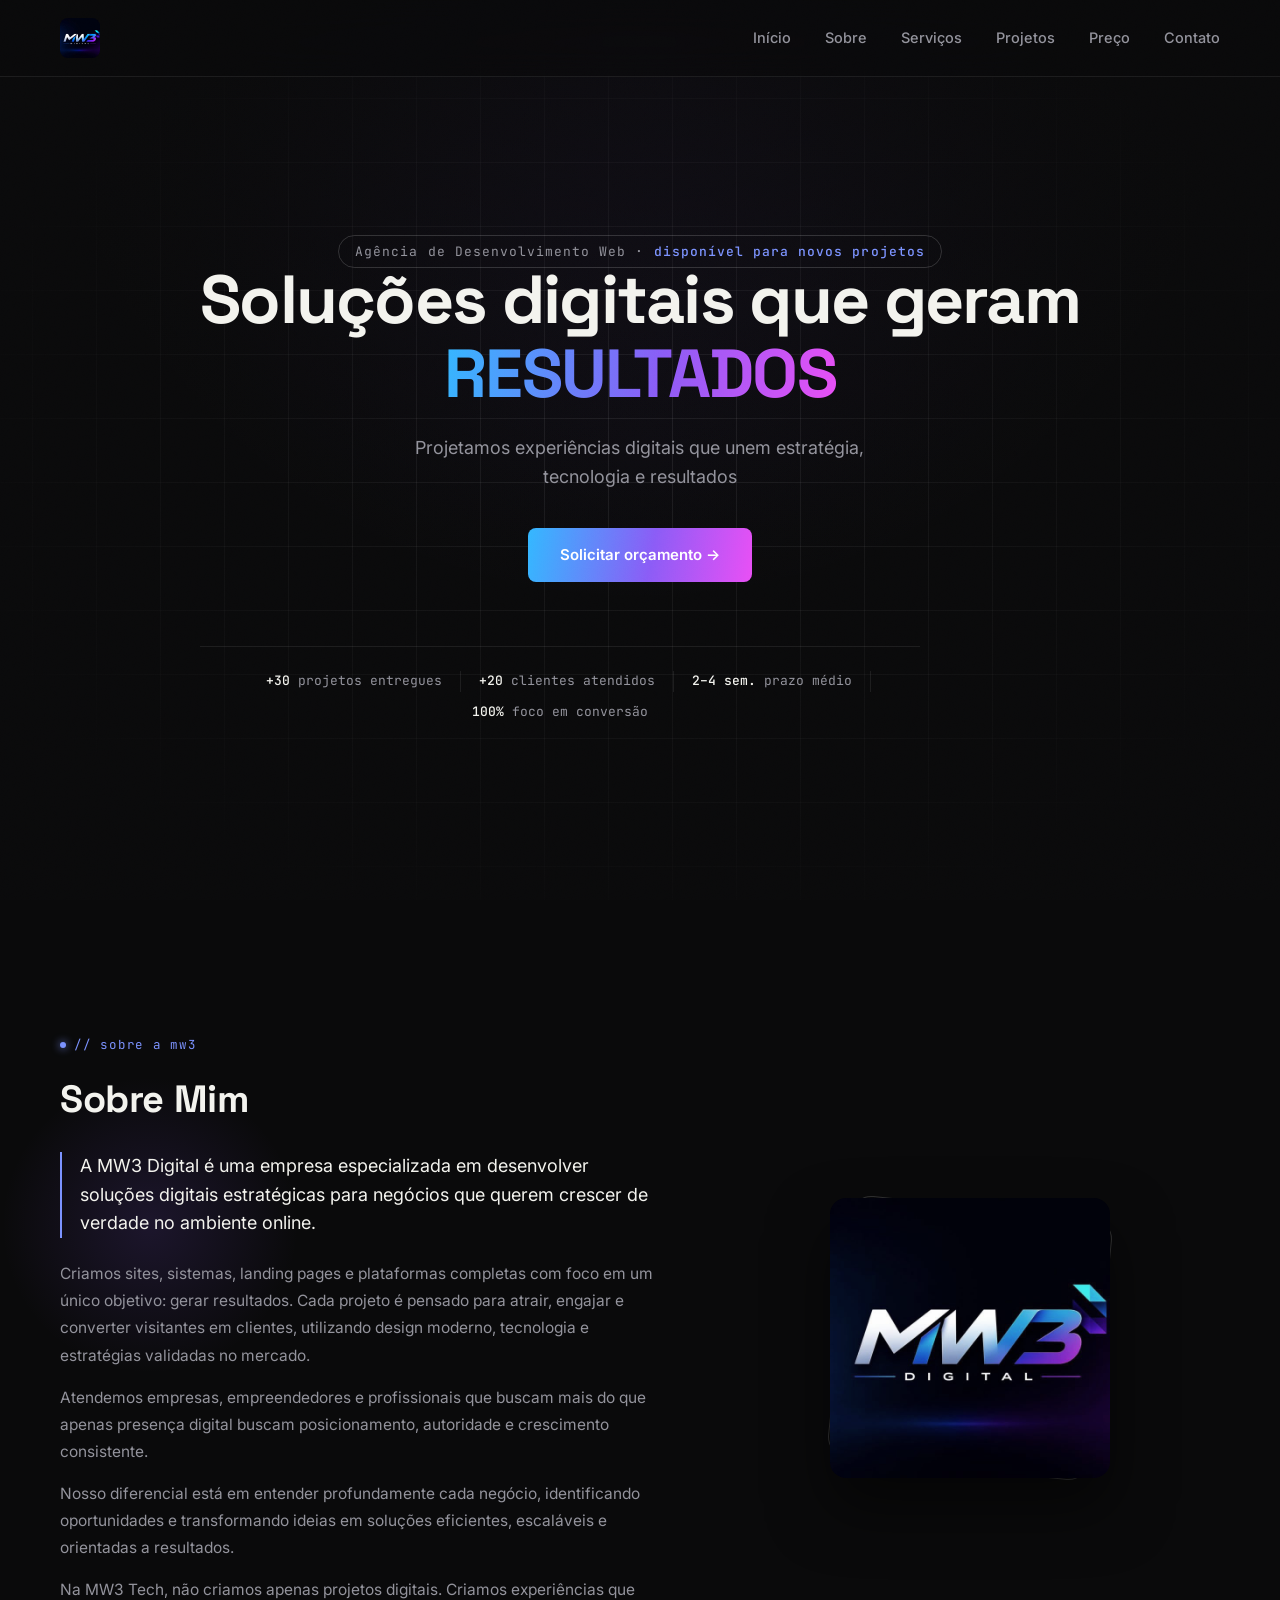
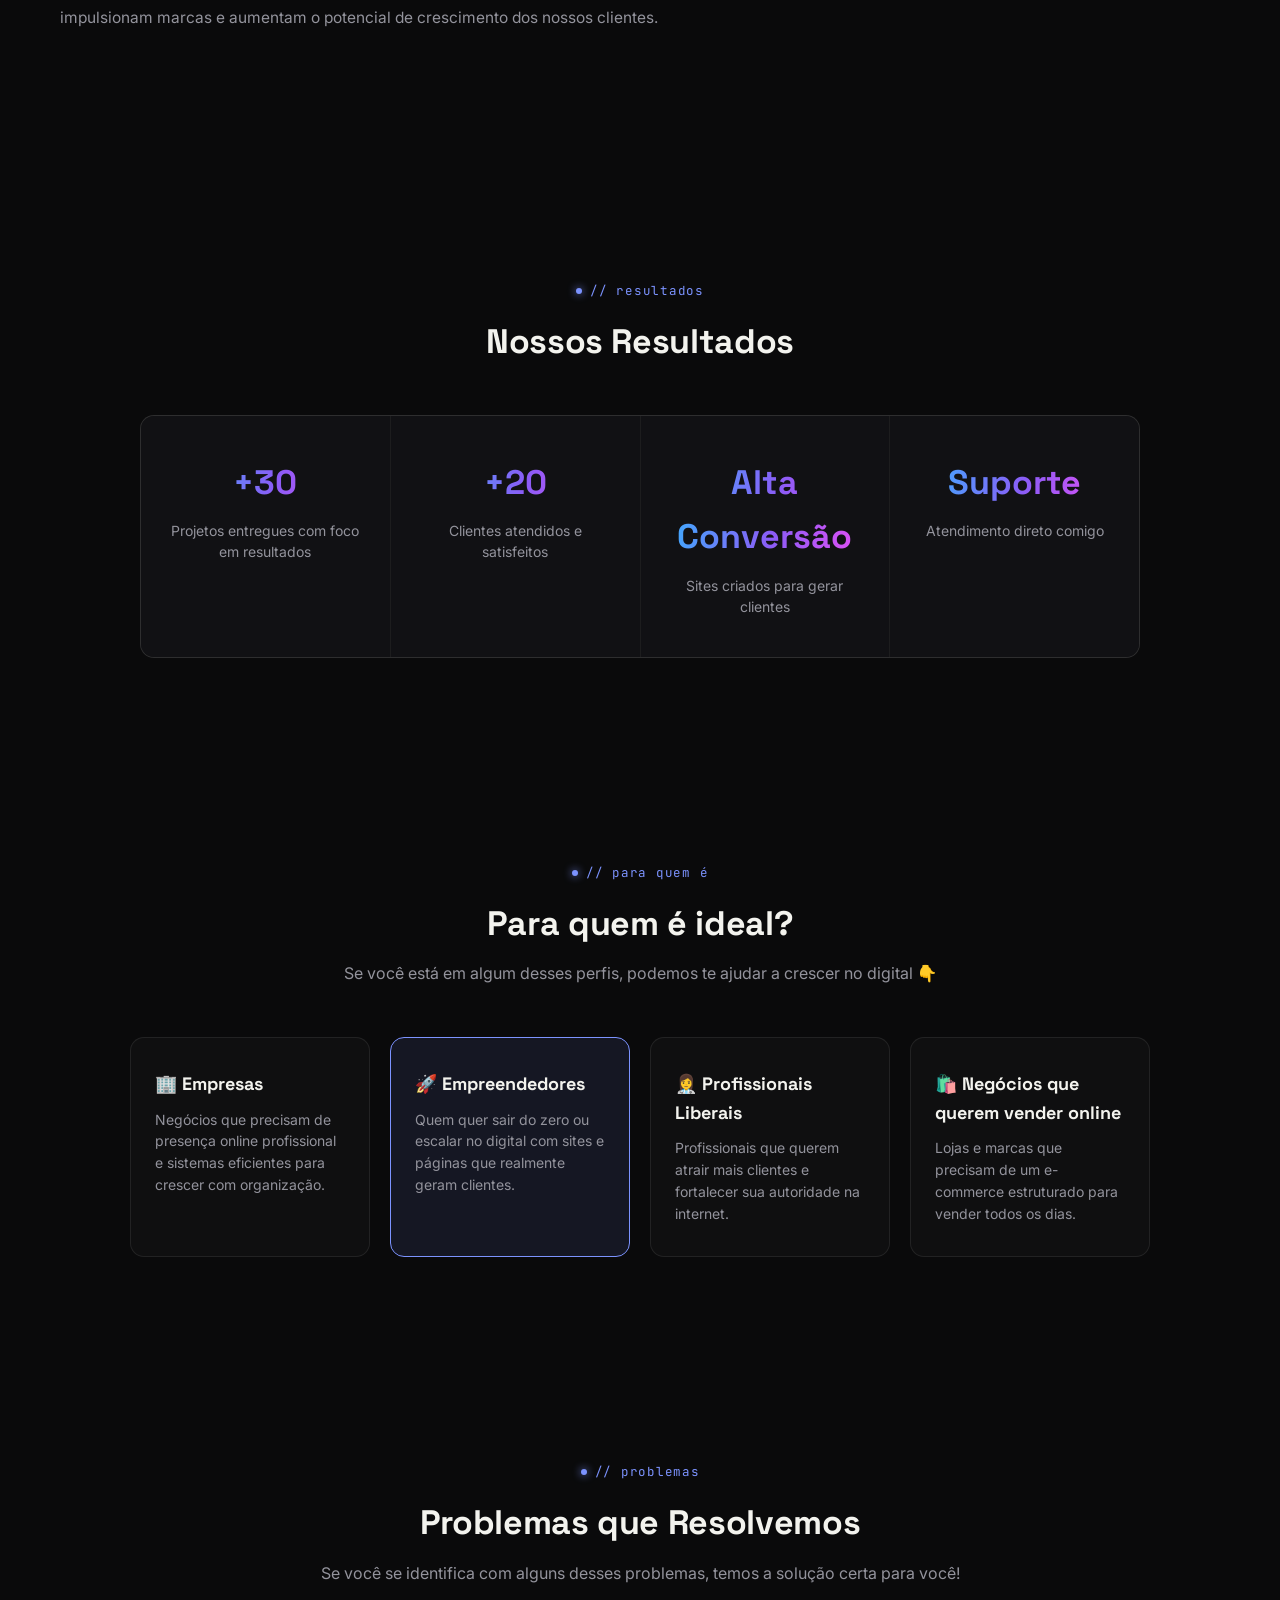
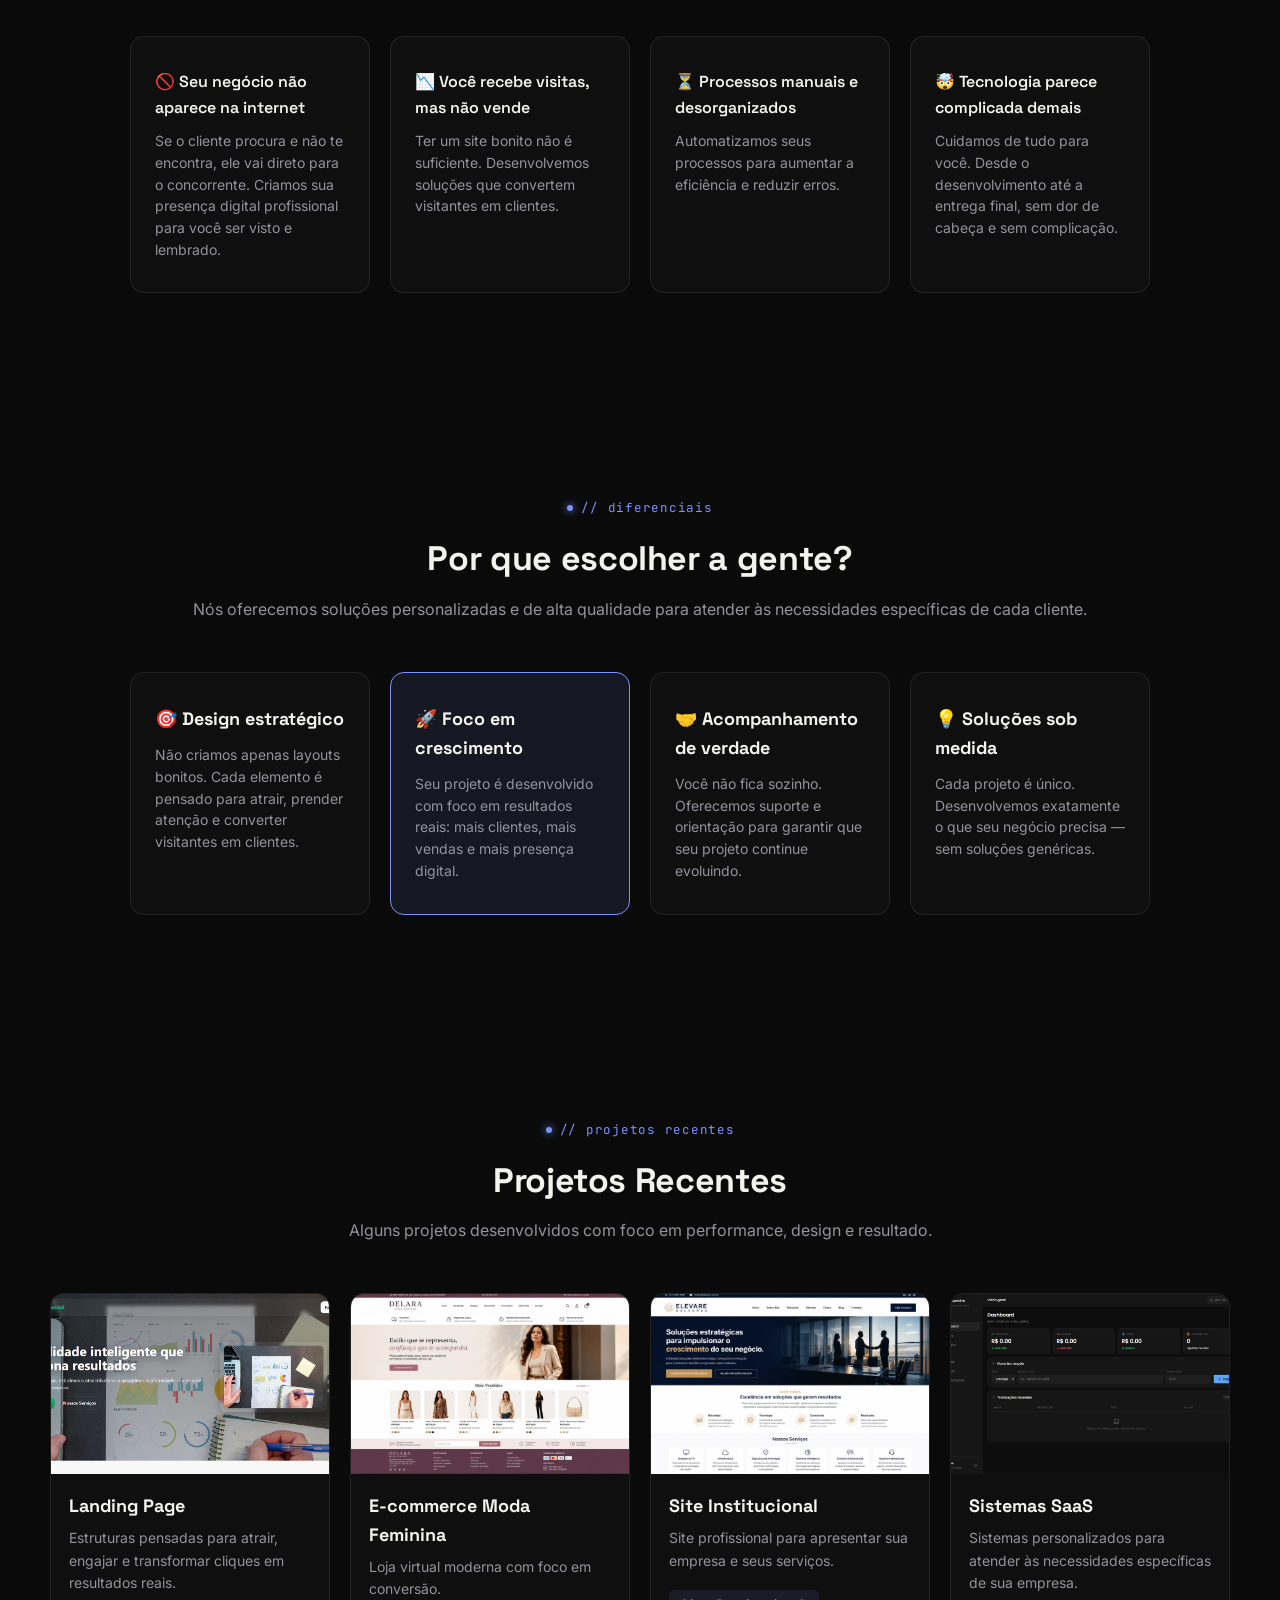
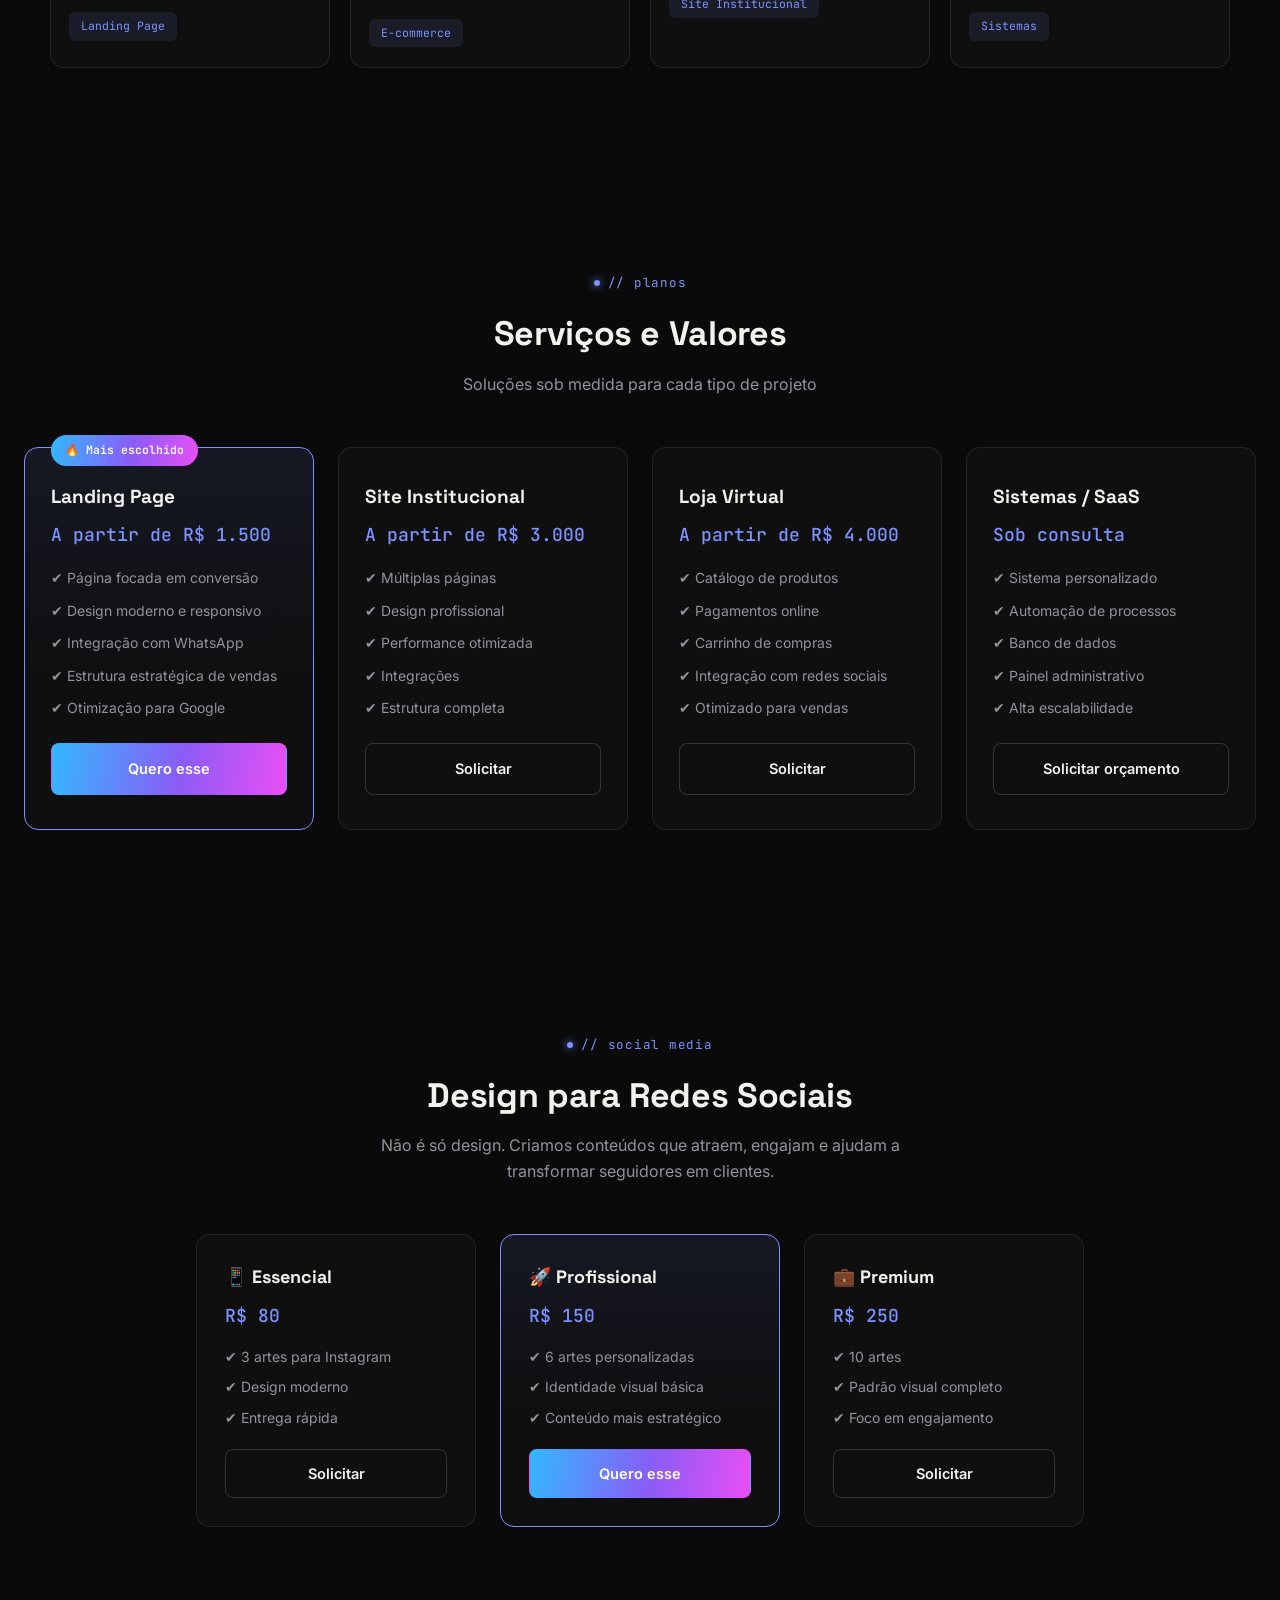
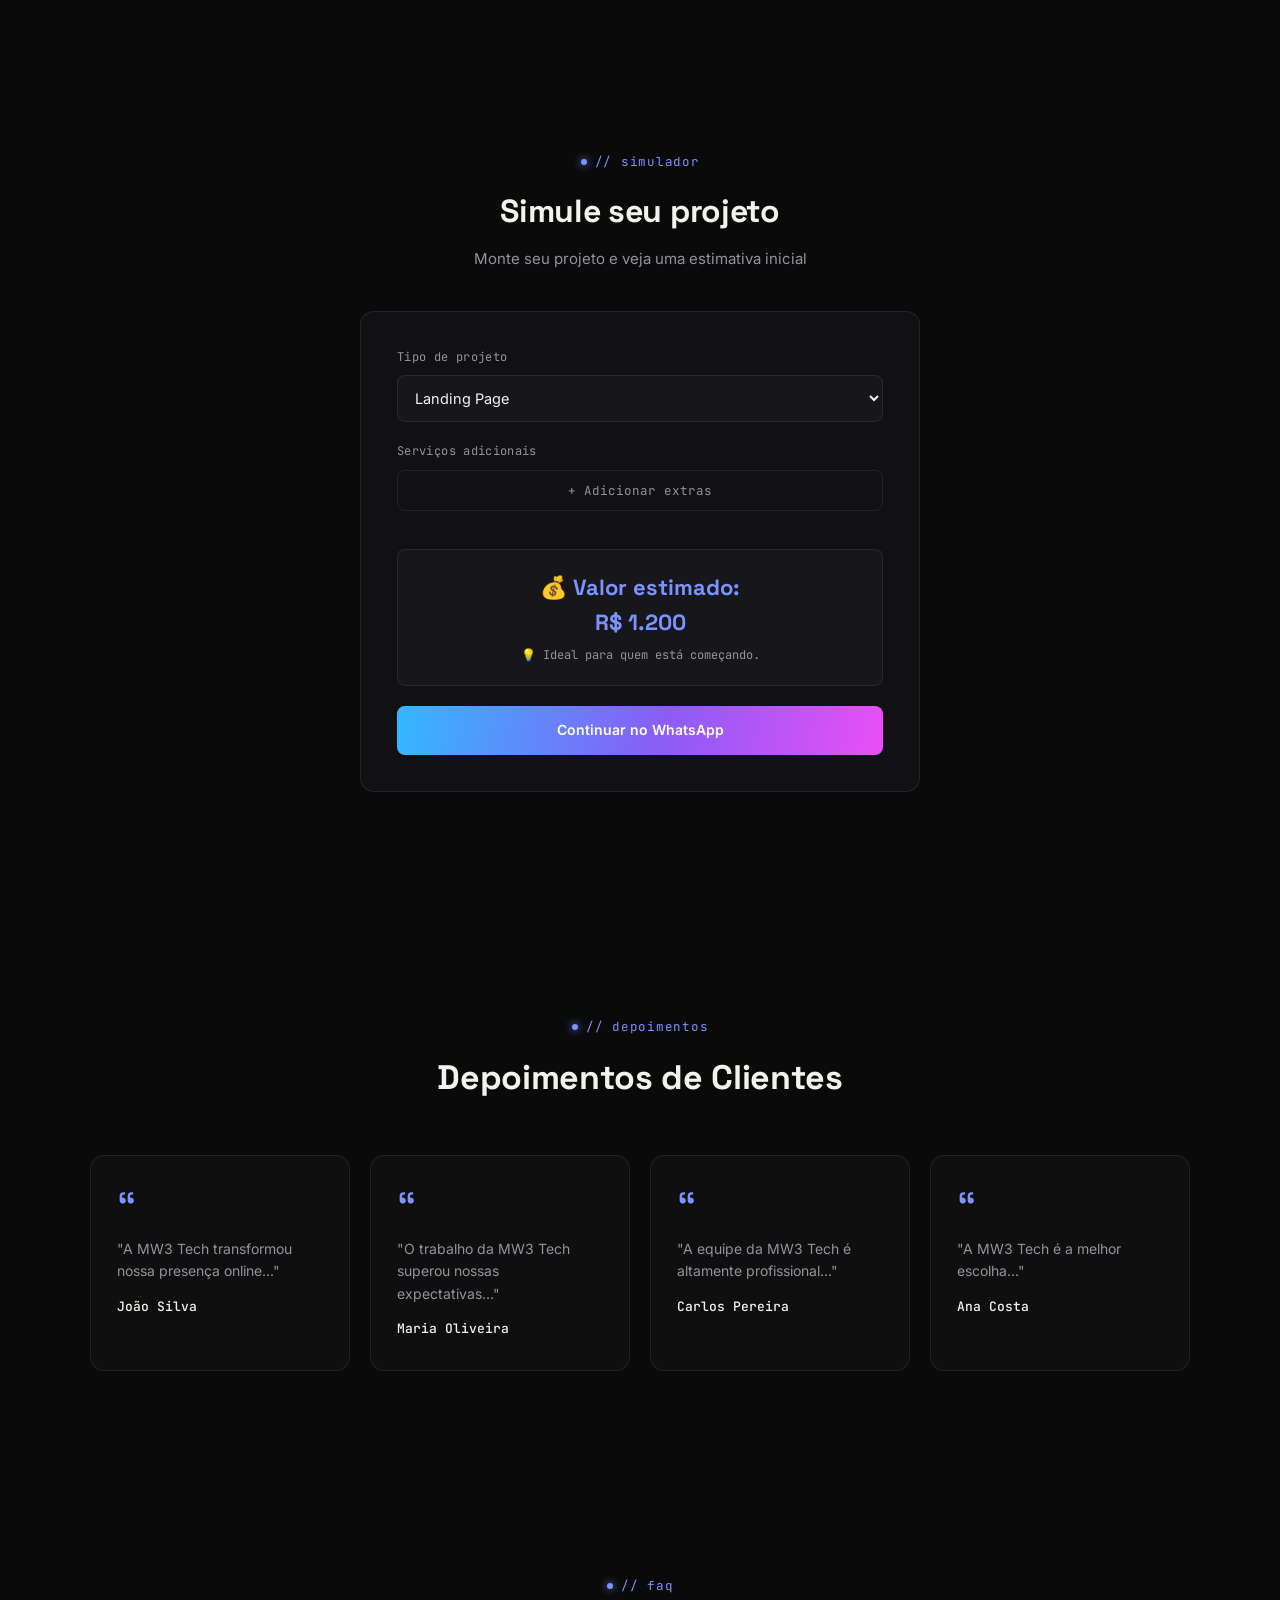
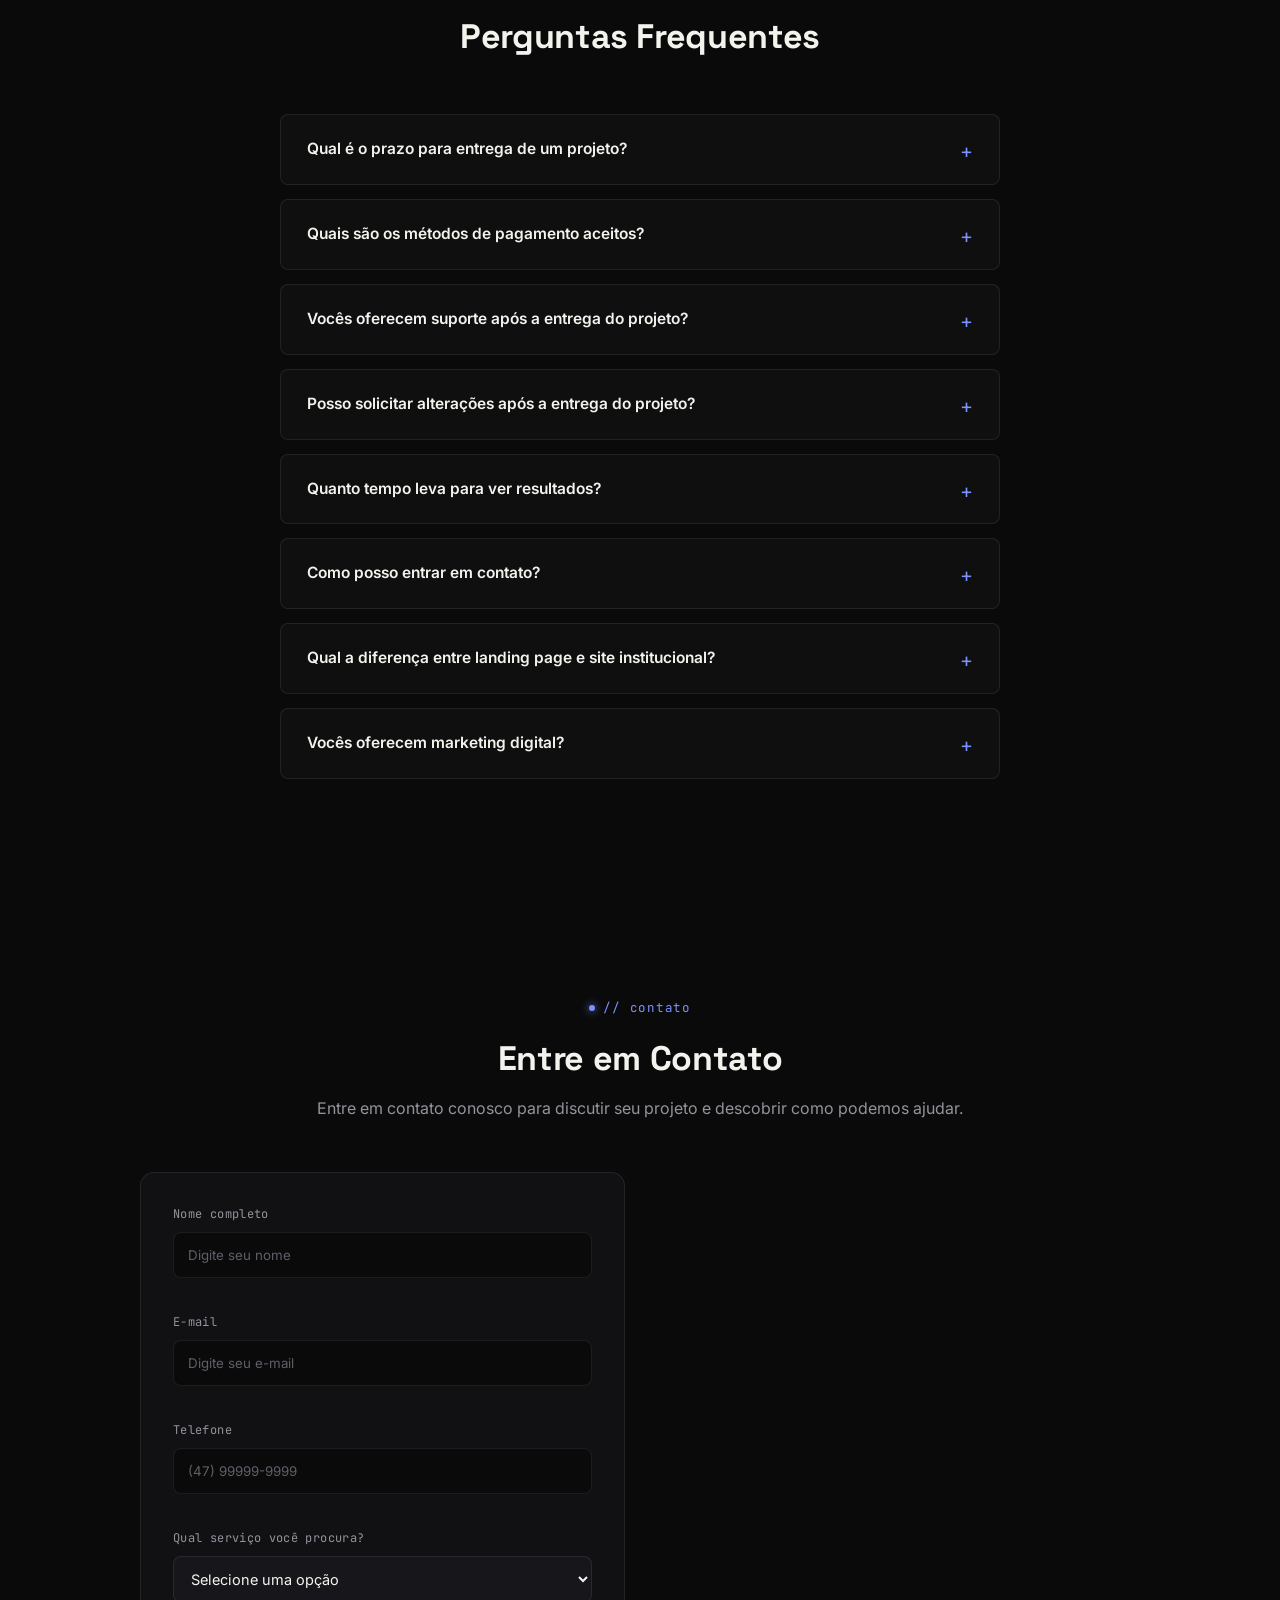
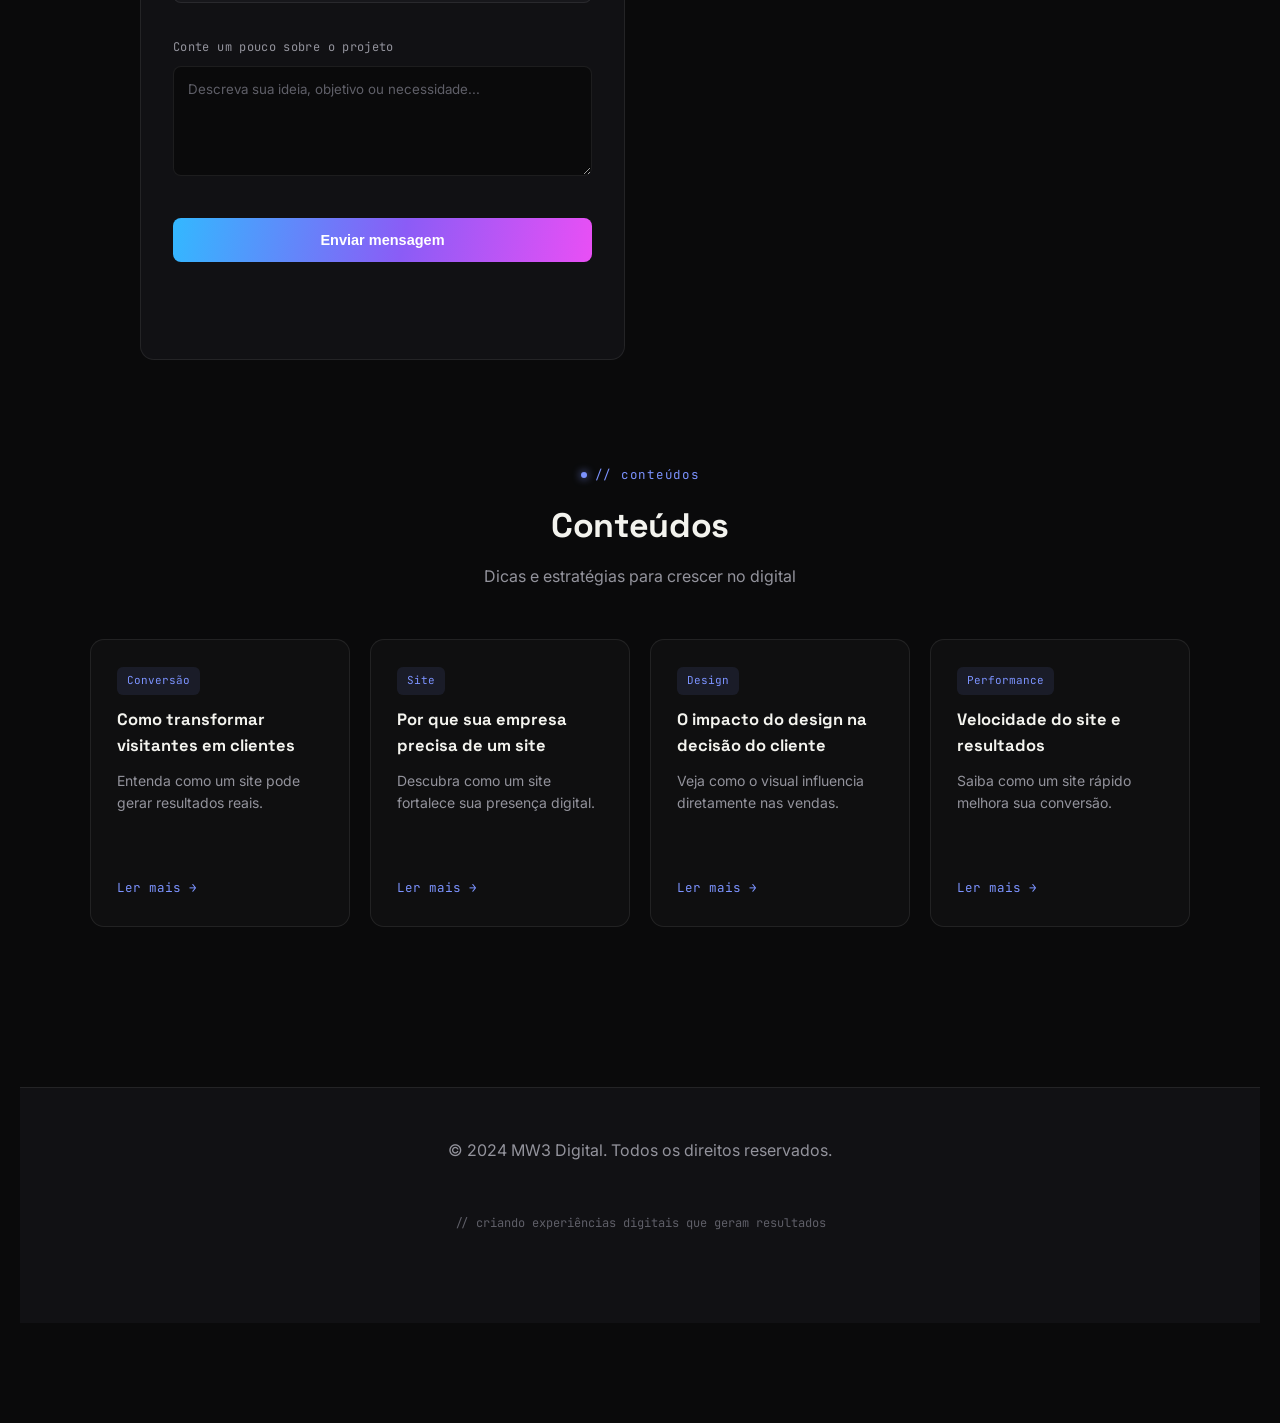
==== commit 8d4ec442: "Uptade html" ====
--- a/index.html
+++ b/index.html
@@ -55,7 +55,7 @@
         <div class="container">
             <span class="eyebrow">// sobre a mw3</span>
             <h2>Sobre Mim</h2>
-            <p class="highlight">A MW3 Tech é uma empresa especializada em desenvolver soluções digitais estratégicas para negócios que querem crescer de verdade no ambiente online.</p>
+            <p class="highlight">A MW3 Digital é uma empresa especializada em desenvolver soluções digitais estratégicas para negócios que querem crescer de verdade no ambiente online.</p>
             <p>Criamos sites, sistemas, landing pages e plataformas completas com foco em um único objetivo: gerar resultados. Cada projeto é pensado para atrair, engajar e converter visitantes em clientes, utilizando design moderno, tecnologia e estratégias validadas no mercado.</p>
             <p>Atendemos empresas, empreendedores e profissionais que buscam mais do que apenas presença digital buscam posicionamento, autoridade e crescimento consistente.</p>
             <p>Nosso diferencial está em entender profundamente cada negócio, identificando oportunidades e transformando ideias em soluções eficientes, escaláveis e orientadas a resultados.</p>
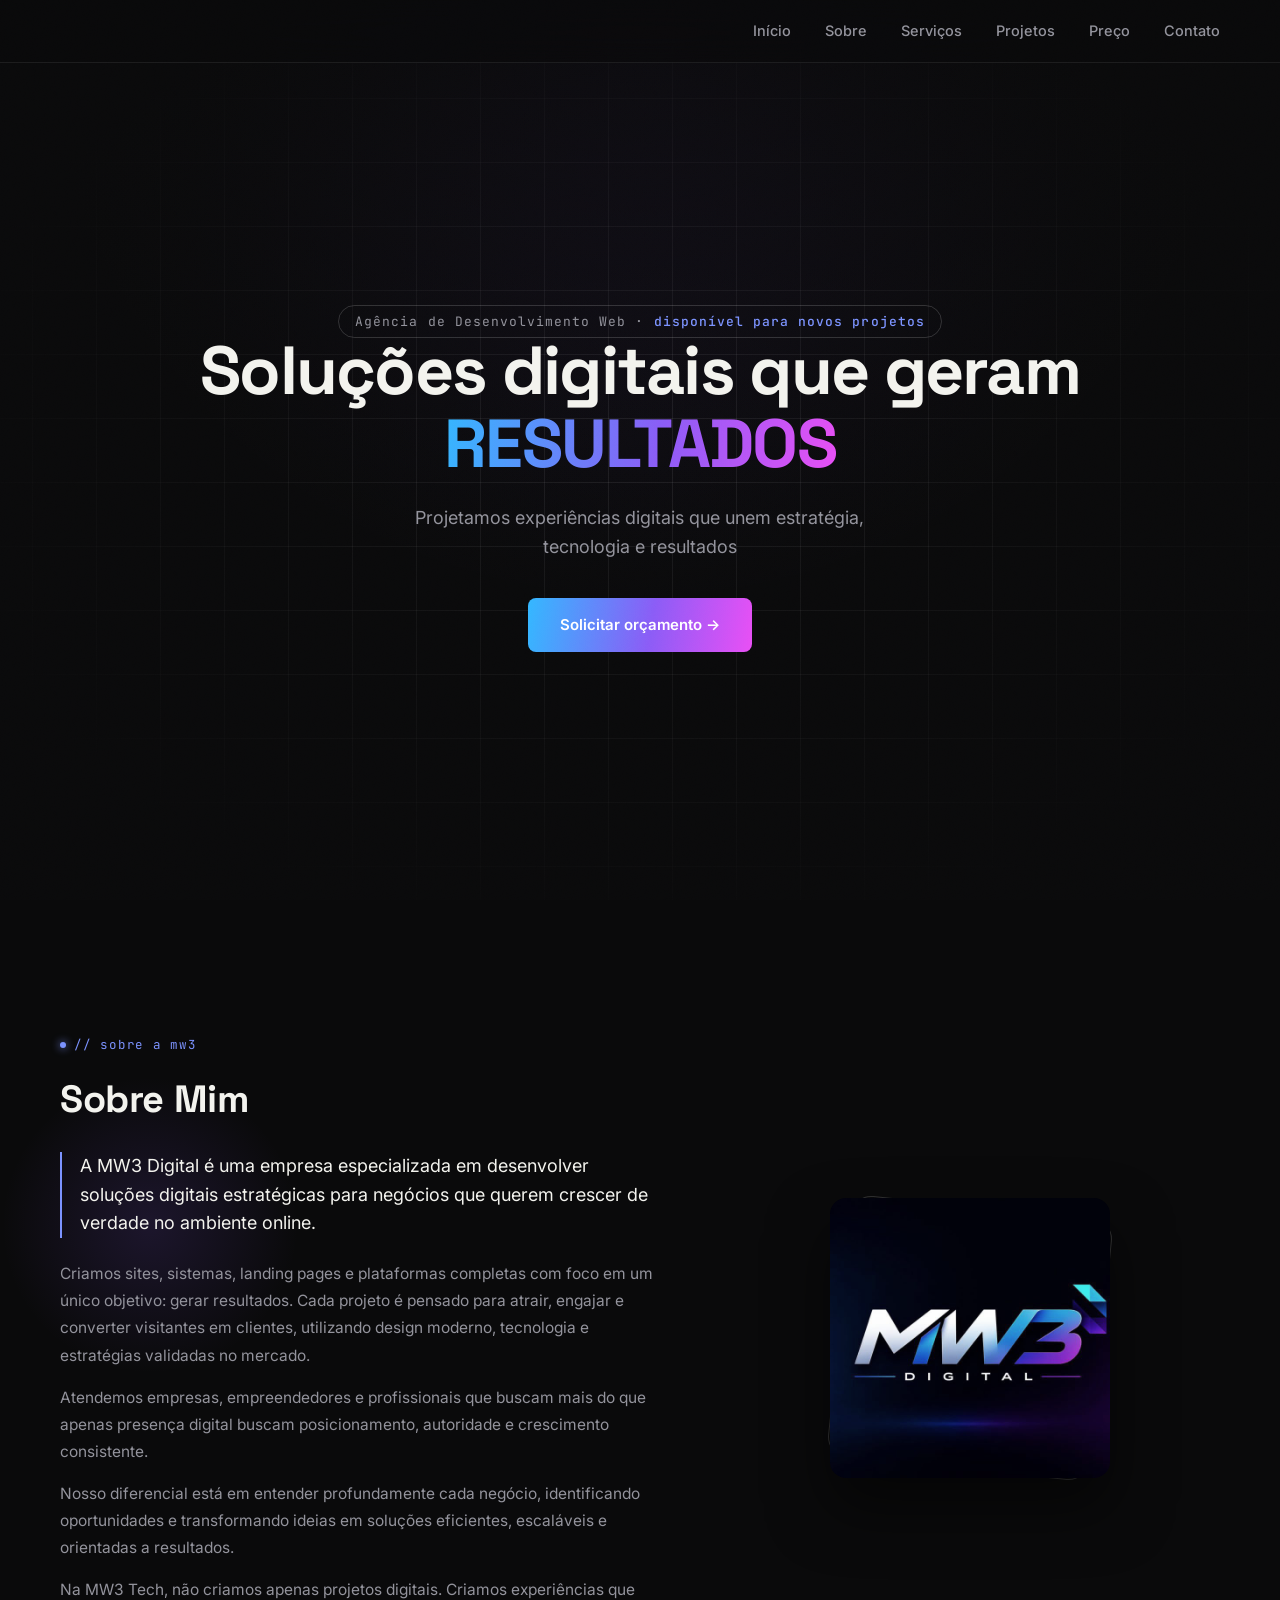
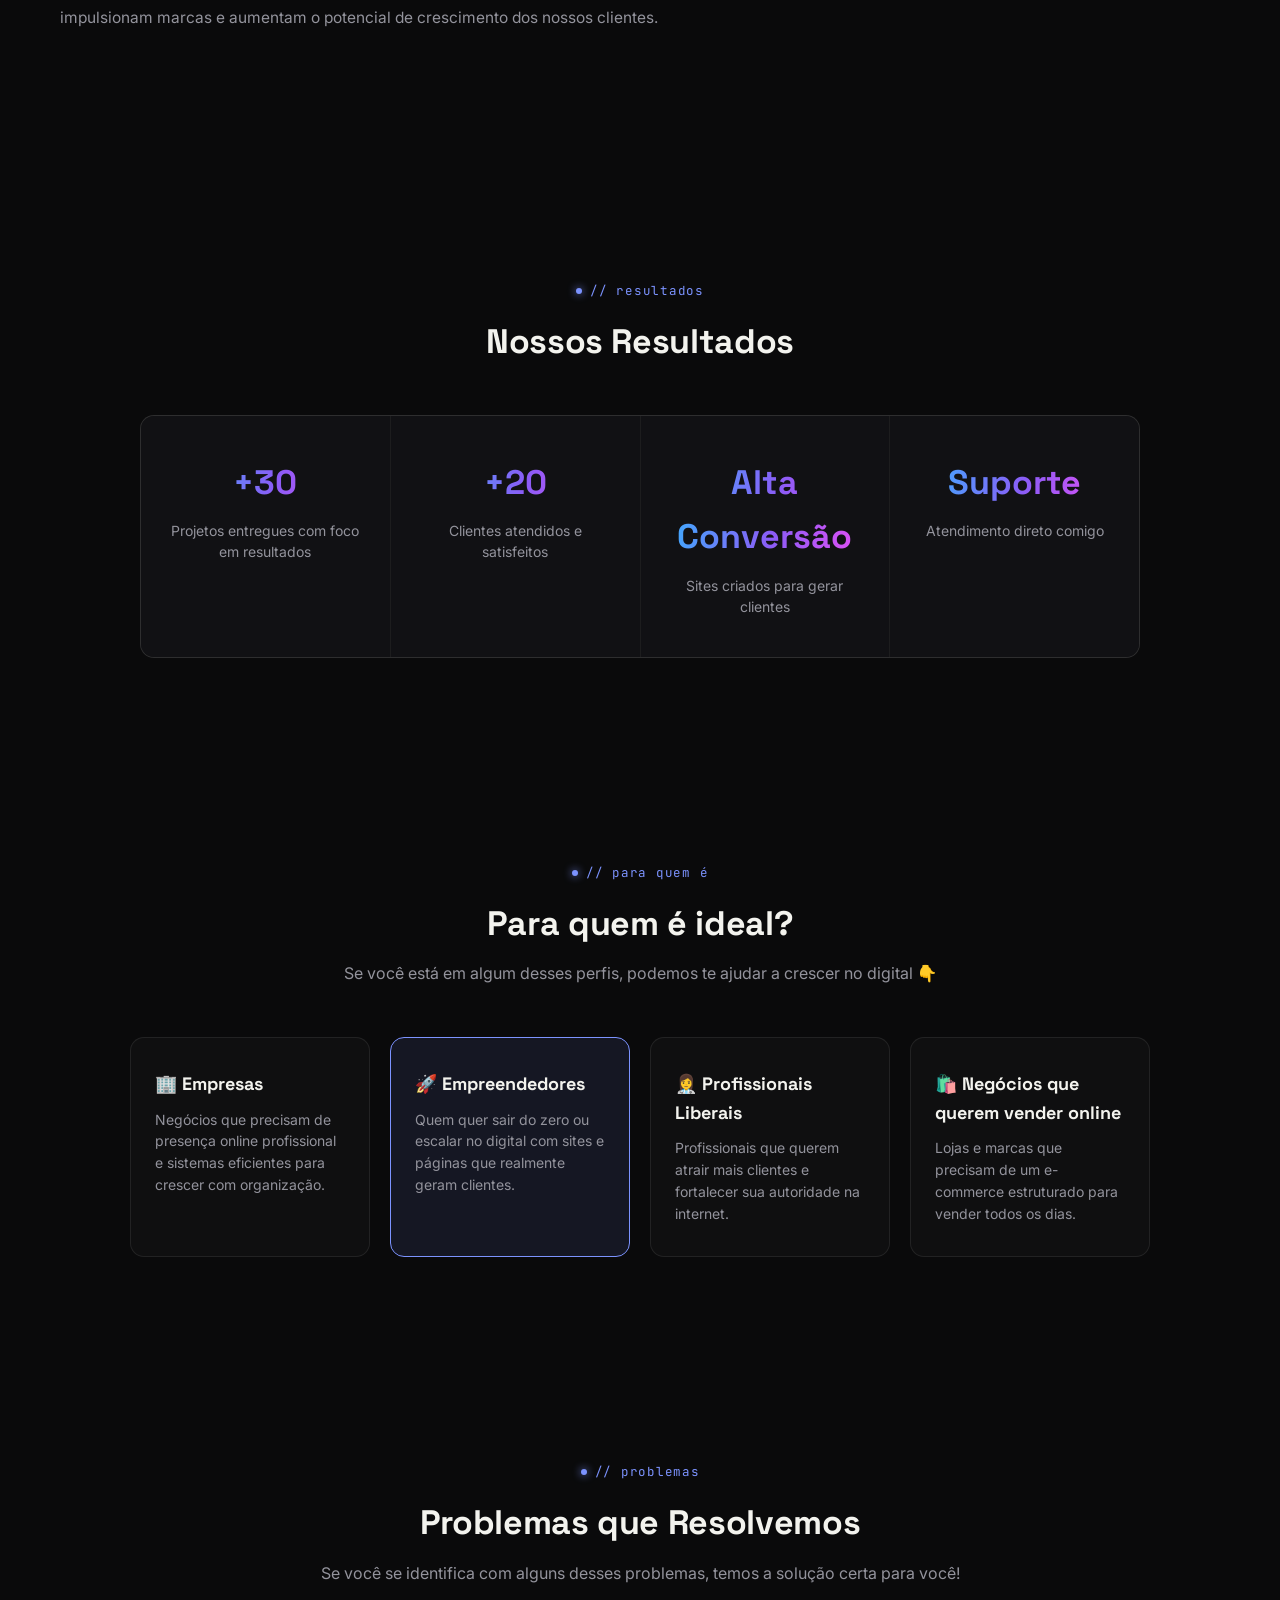
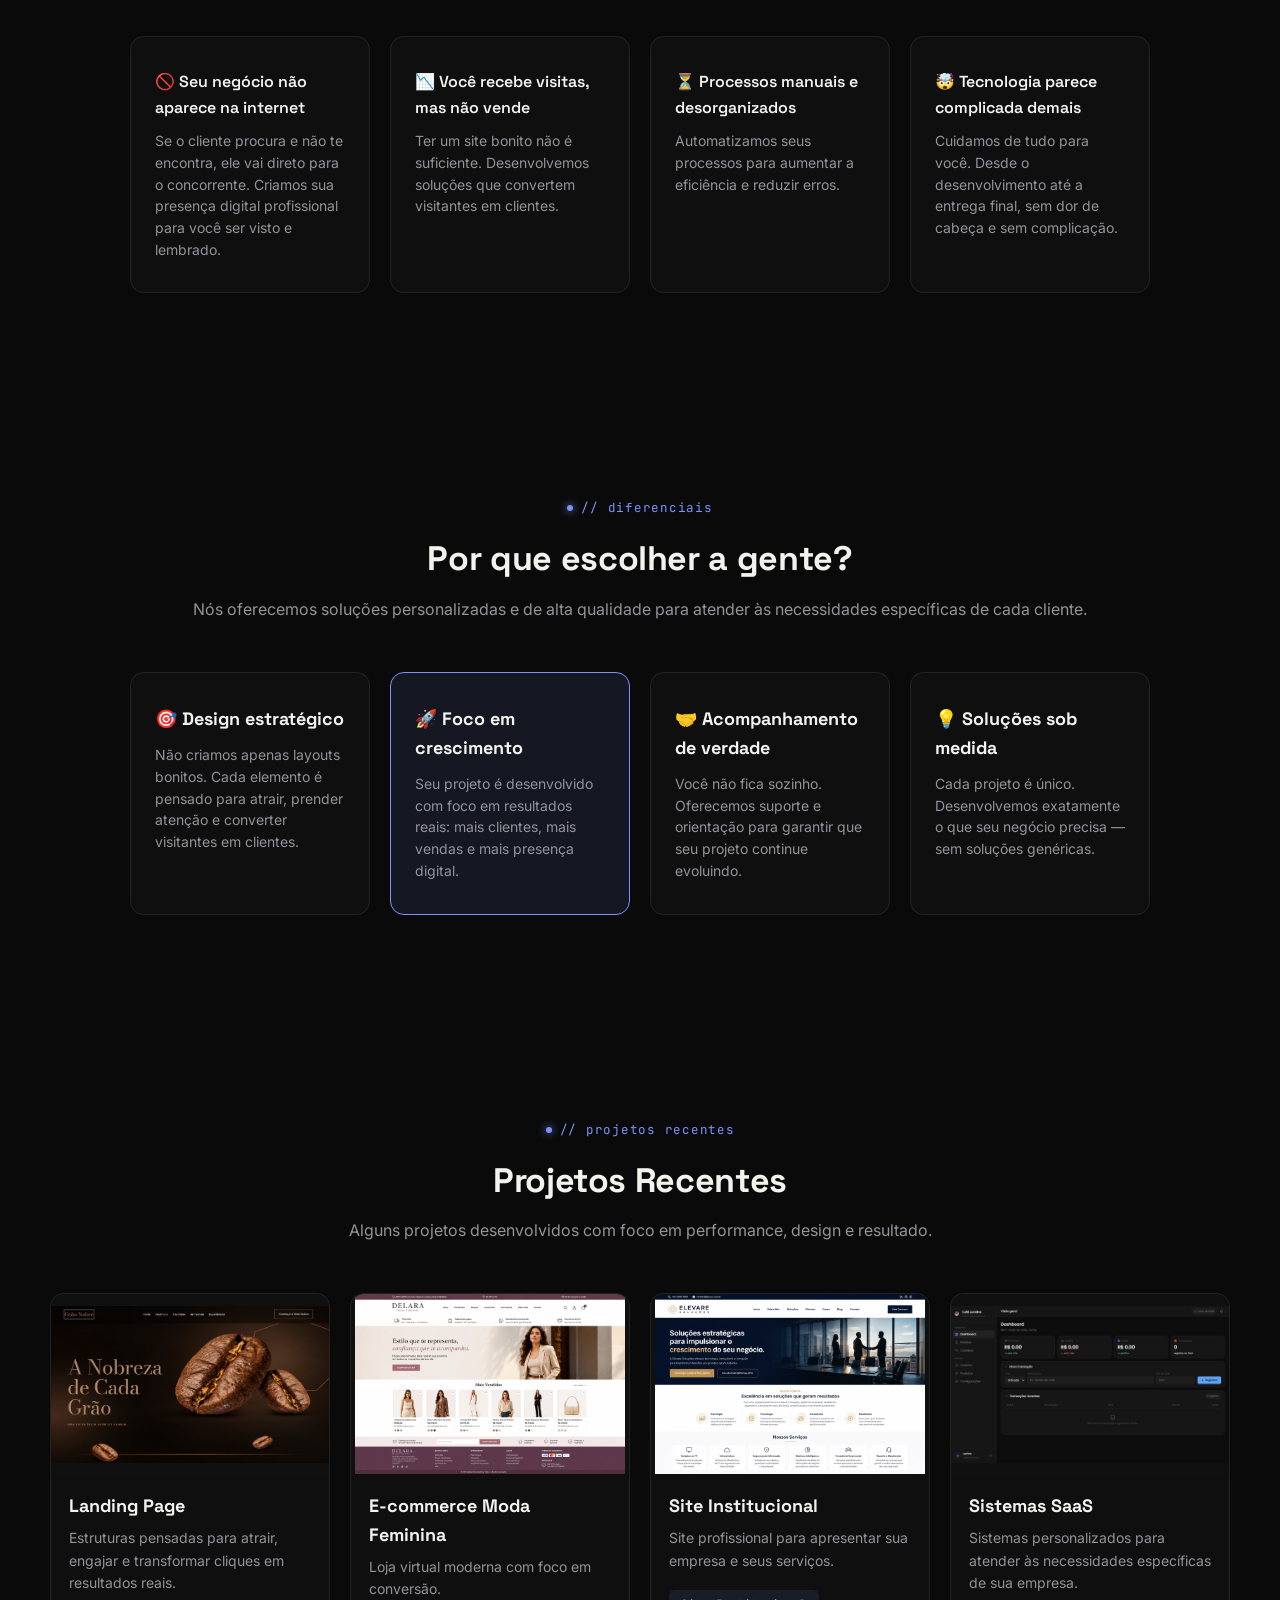
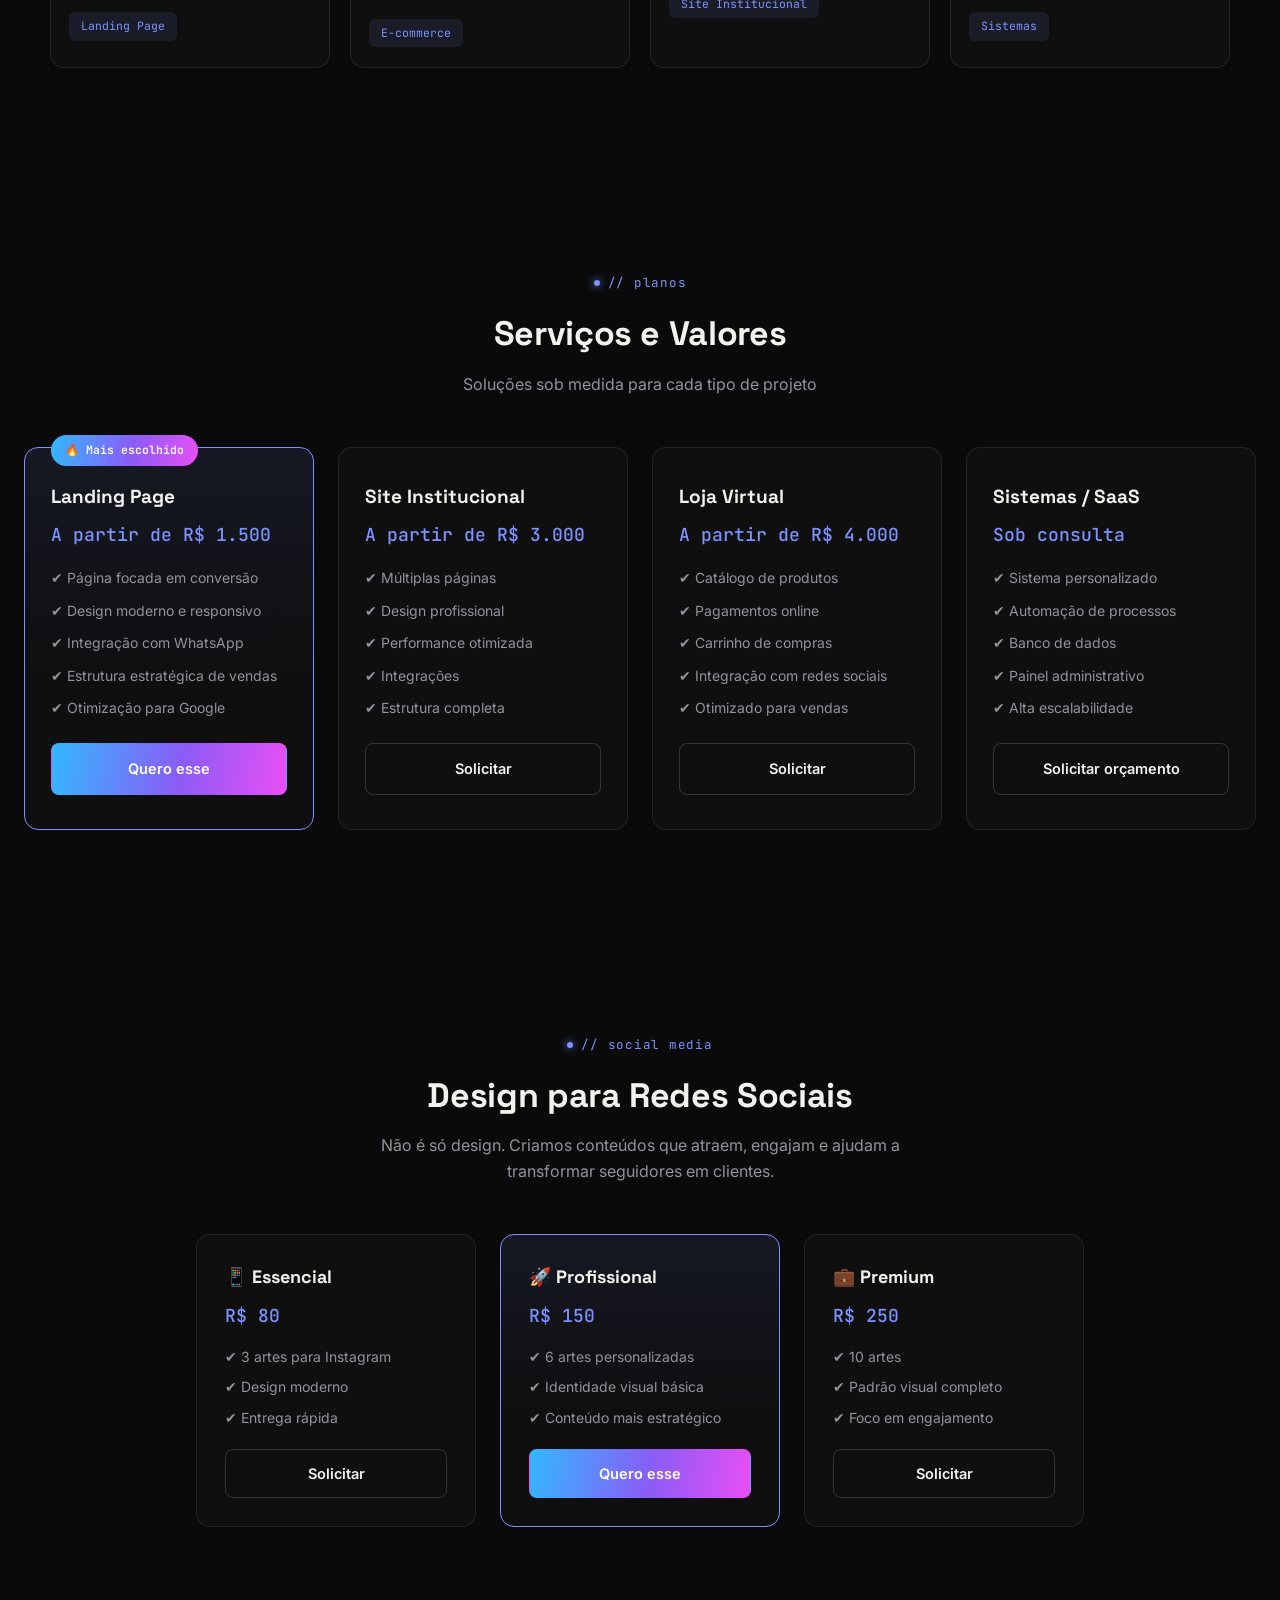
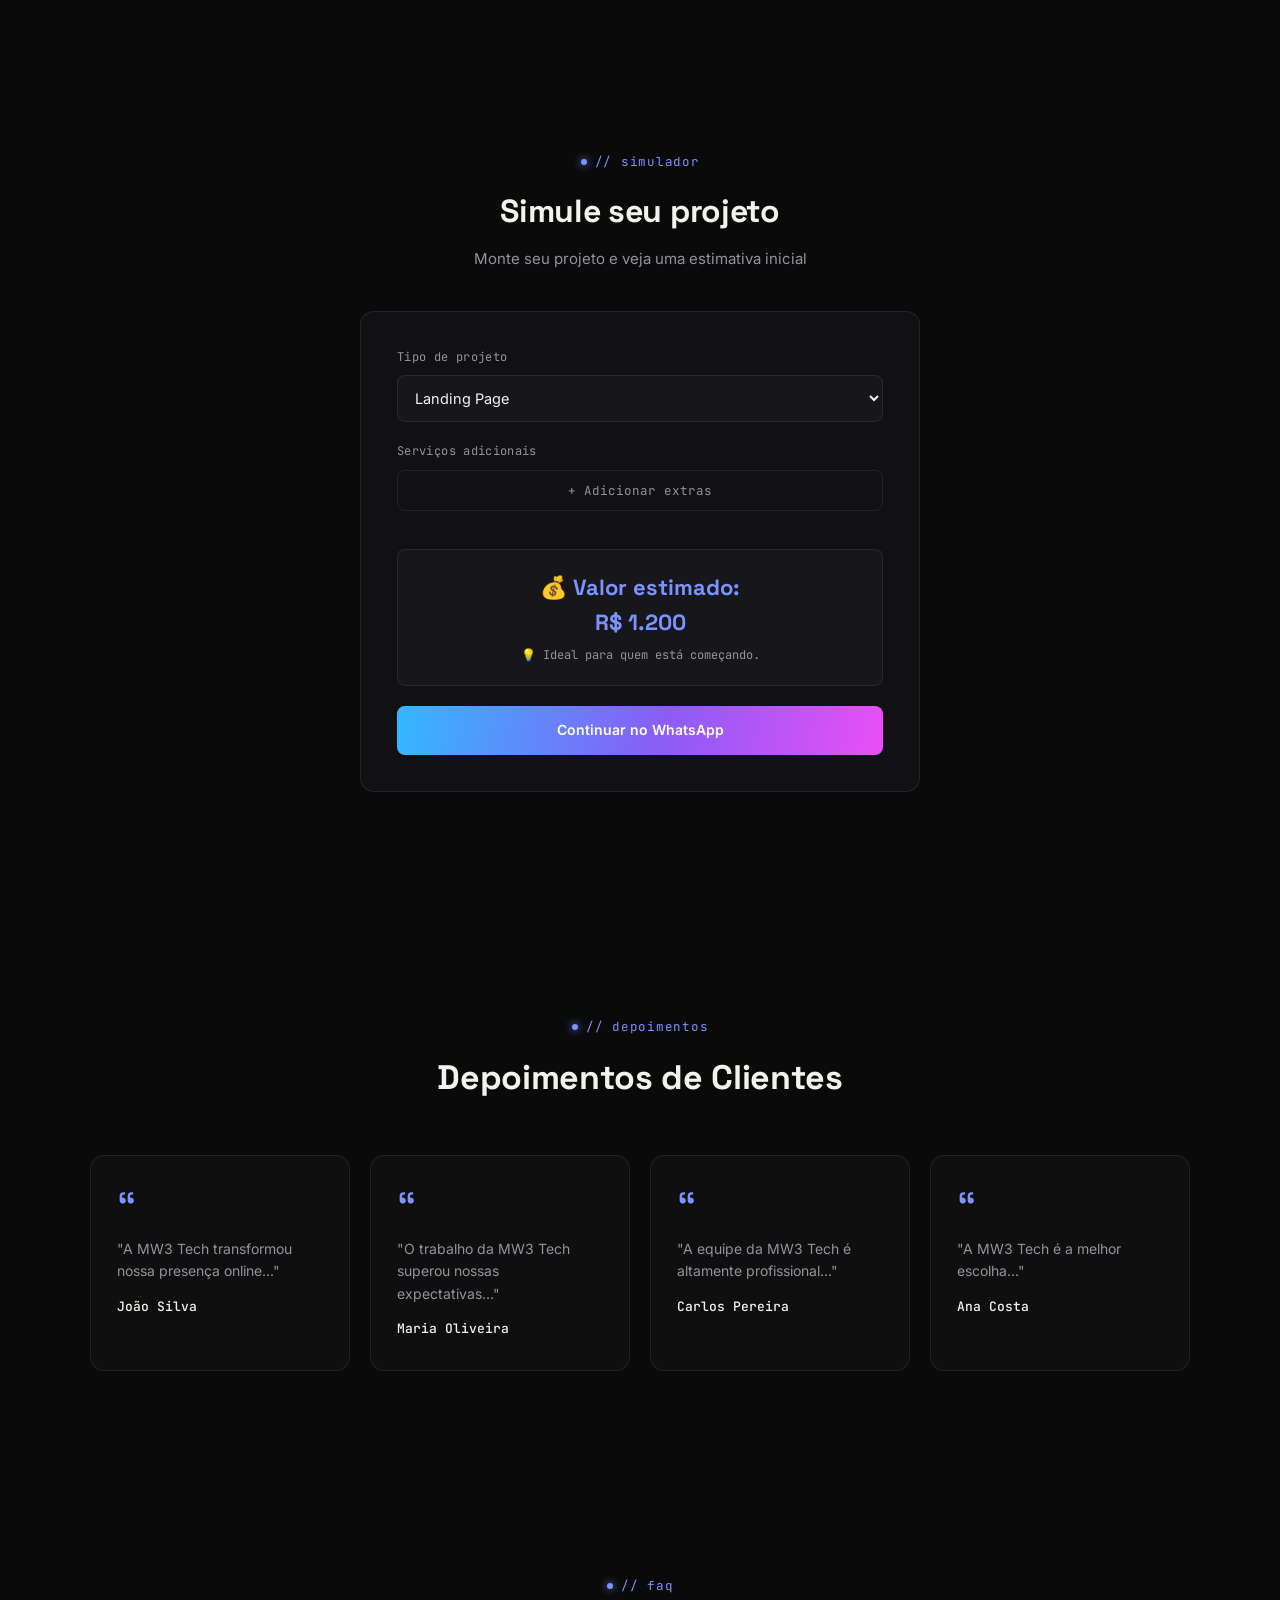
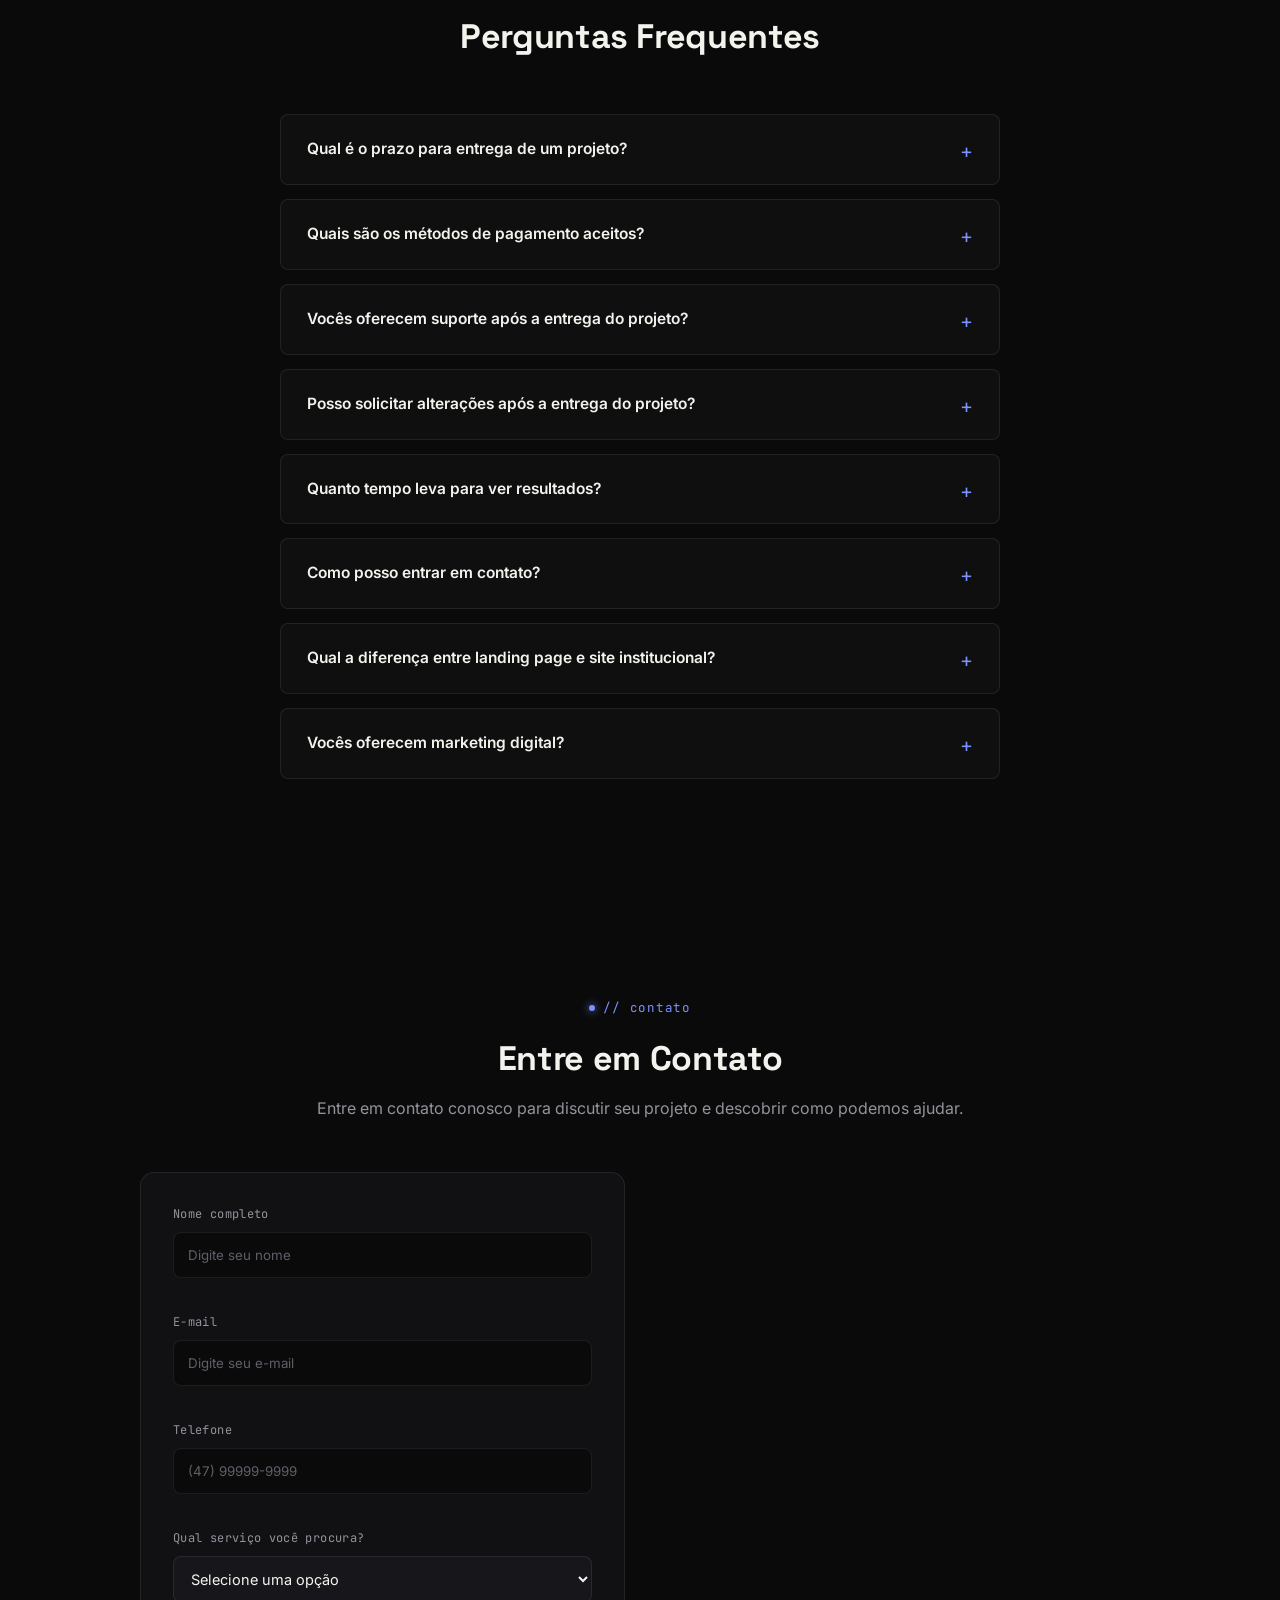
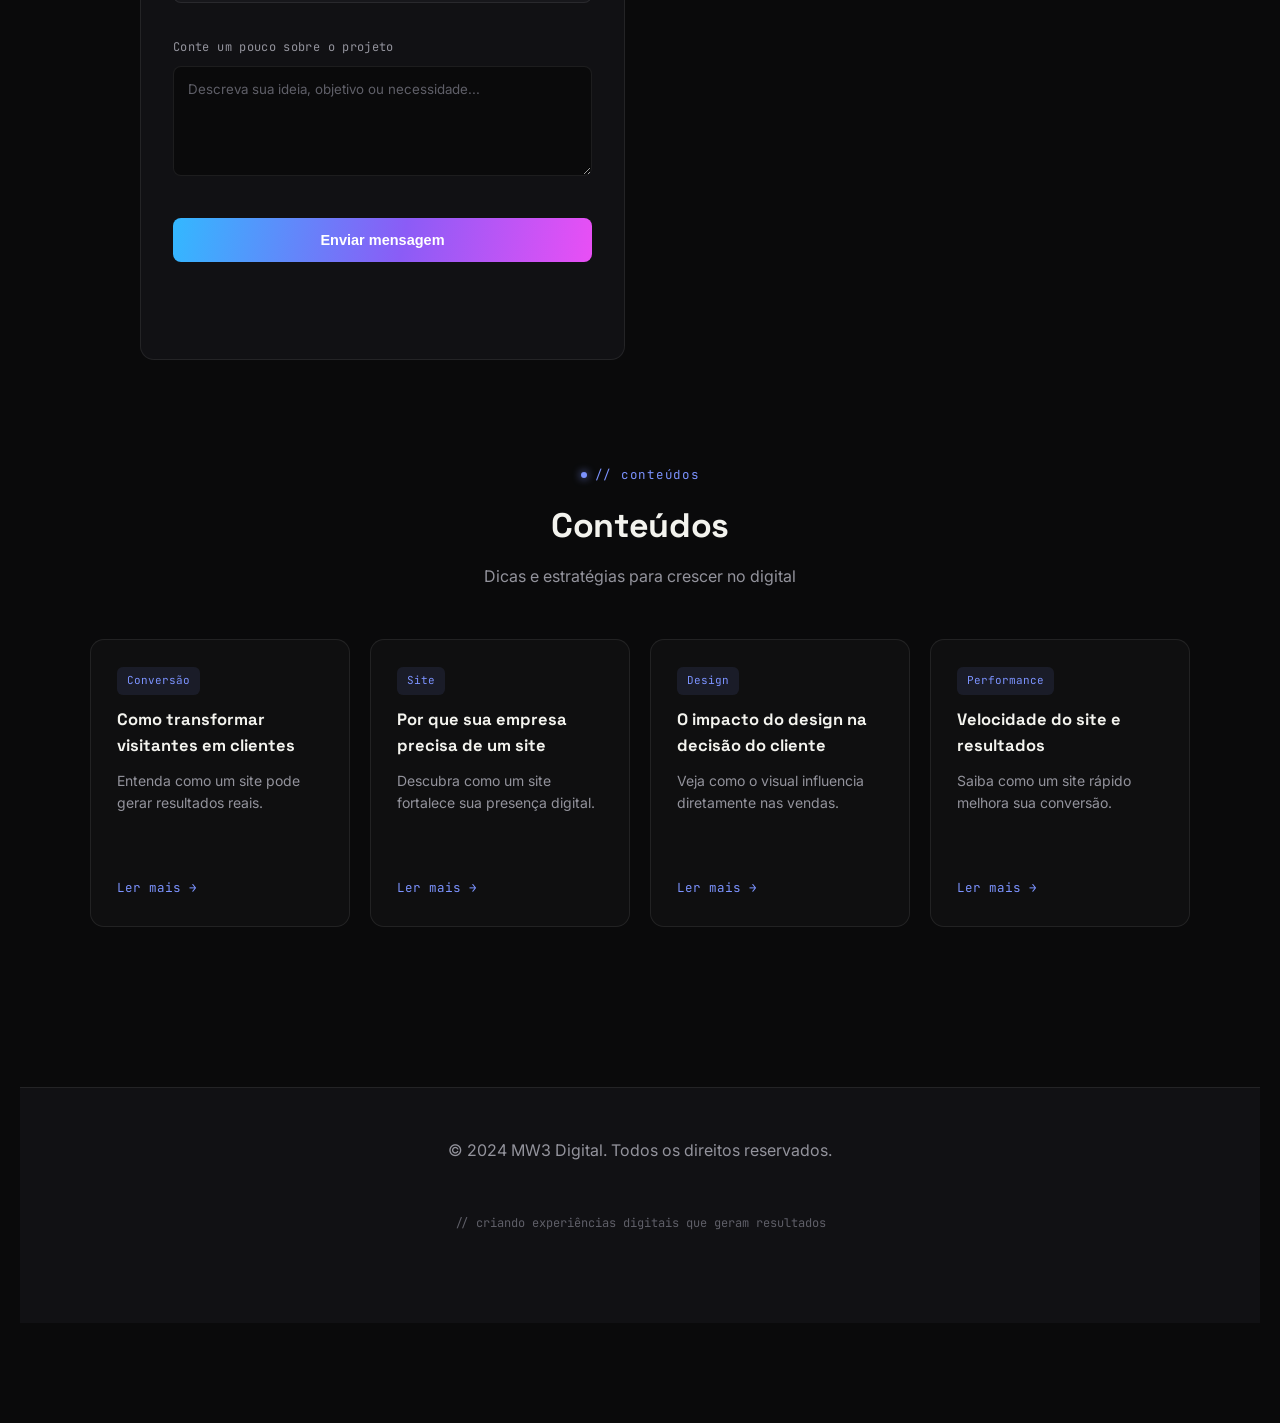
==== commit e80a73bf: "Melhoria no geral" ====
--- a/index.html
+++ b/index.html
@@ -3,18 +3,71 @@
 <head>
     <meta charset="UTF-8">
     <meta name="viewport" content="width=device-width, initial-scale=1.0">
-    <title>MW3 Digital</title>
-    <link rel="preconnect" href="https://fonts.googleapis.com">
-    <link href="https://fonts.googleapis.com/css2?family=Space+Grotesk:wght@500;600;700&family=Inter:wght@400;500;600;700&family=JetBrains+Mono:wght@400;500;600&display=swap" rel="stylesheet">
-    <link rel="stylesheet" href="style.css">
-
+     <link rel="icon" type="image/png"href="img/favicon.png">
+     <link rel="apple-touch-icon" href="img/favicon.png">
+
+    <title>MW3 Digital | Criação de Sites e Sistemas em Joinville</title>
+
+<link rel="preconnect" href="https://fonts.googleapis.com">
+<link rel="preconnect" href="https://fonts.gstatic.com" crossorigin>
+
+<link href="https://fonts.googleapis.com/css2?family=Space+Grotesk:wght@500;600;700&family=Inter:wght@400;500;600;700&family=JetBrains+Mono:wght@400;500;600&display=swap" rel="stylesheet">
+
+<link rel="stylesheet" href="style.css">
+
+<meta name="description" content="A MW3 Digital desenvolve sites profissionais, landing pages, lojas virtuais e sistemas personalizados para empresas em Joinville, SC, e todo o Brasil.">
+
+<meta name="robots" content="index, follow">
+
+<link rel="canonical" href="https://mw3digital.netlify.app/">
+
+<meta property="og:type" content="website">
+<meta property="og:title" content="MW3 Digital | Soluções Digitais">
+<meta property="og:description" content="Criação de sites profissionais, landing pages, lojas virtuais e sistemas personalizados.">
+<meta property="og:image" content="https://mw3digital.netlify.app/img/logo.jpg">
+<meta property="og:url" content="https://mw3digital.netlify.app/">
+<meta property="og:site_name" content="MW3 Digital">
+<meta property="og:locale" content="pt_BR">
+
+<script type="application/ld+json">
+{
+  "@context": "https://schema.org",
+  "@type": "Organization",
+  "name": "MW3 Digital",
+  "url": "https://mw3digital.netlify.app/",
+  "logo": "https://mw3digital.netlify.app/img/logo.jpg",
+  "description": "Desenvolvimento de sites, landing pages, lojas virtuais e sistemas personalizados para empresas.",
+  "areaServed": [
+    {
+      "@type": "City",
+      "name": "Joinville"
+    },
+    {
+      "@type": "Country",
+      "name": "Brasil"
+    }
+  ],
+  "knowsAbout": [
+    "Desenvolvimento Web",
+    "Landing Pages",
+    "Sites Institucionais",
+    "Lojas Virtuais",
+    "Sistemas Personalizados",
+    "Desenvolvimento de Software"
+  ],
+  "sameAs": [
+    "https://www.instagram.com/mw3_digital/"
+  ]
+}
+</script>
+
+  
 </head>
 <body>
     <header class="hero">
 
     <nav class="navbar">
         <div class="nav-brand">
-            <img src="img/logo.jpg" alt="MW3 Digital" class="nav-logo">
         </div>
 
         <ul class="nav-menu">
@@ -42,13 +95,6 @@
         </p>
 
         <a href="#contato" class="hero-btn">Solicitar orçamento →</a>
-
-        <div class="hero-stats">
-            <span><b>+30</b> projetos entregues</span>
-            <span><b>+20</b> clientes atendidos</span>
-            <span><b>2–4 sem.</b> prazo médio</span>
-            <span><b>100%</b> foco em conversão</span>
-        </div>
     </div>
 </header>
     <section id="sobre" class="sobre">
@@ -203,7 +249,7 @@
 
         <div class="card">
             <div class="img-box">
-                <img src="img/landing page.png" class="img-real">
+                <img src="img/hero.png" class="img-real">
             </div>
             <h3>Landing Page</h3>
             <p>Estruturas pensadas para atrair, engajar e transformar cliques em resultados reais.</p>
--- a/style.css
+++ b/style.css
@@ -788,10 +788,12 @@
 }
 
 .img-box img {
-  width: 100%;
-  height: 100%;
-  object-fit: cover;
-  transition: 0.4s;
+ width: 100%;
+  height: 180px;
+  object-fit: contain;
+  object-position: center;
+  display: block;
+  background-color: #101010;
 }
 
 .projetos .card:hover img {
